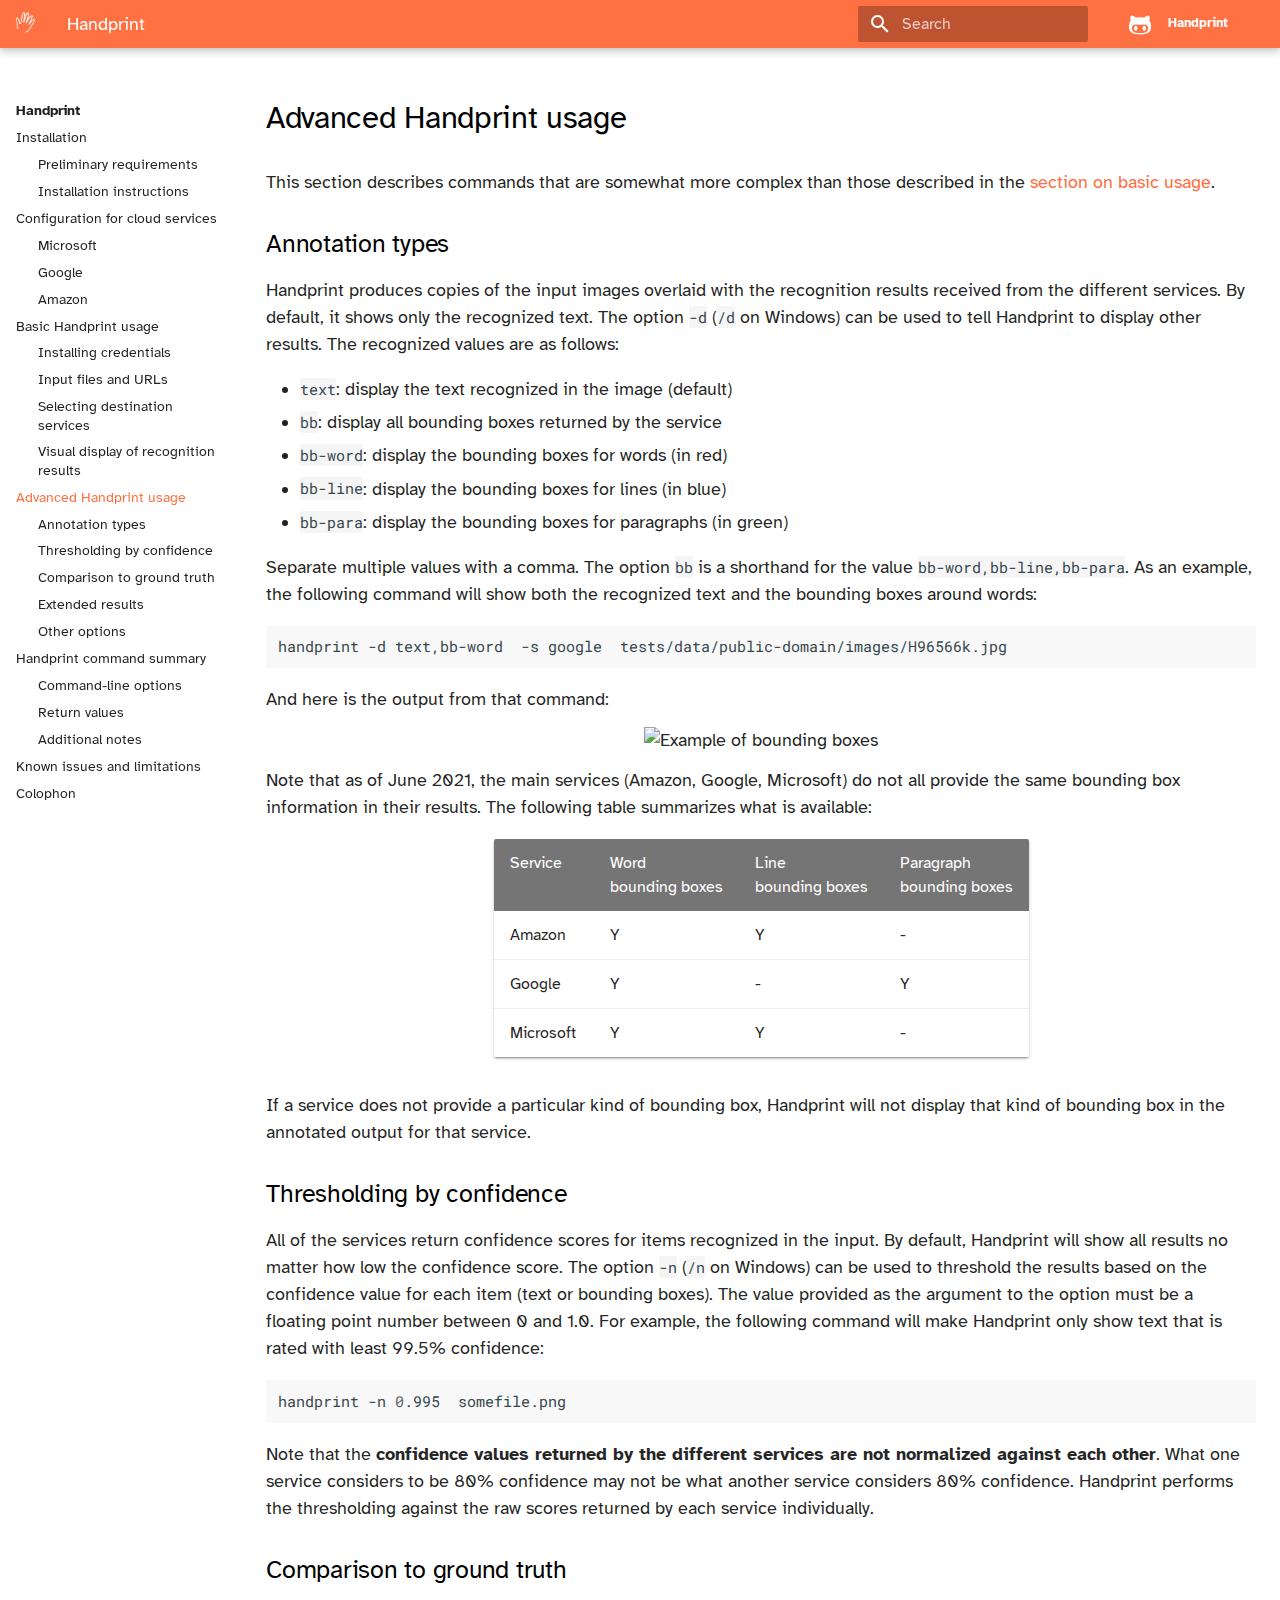
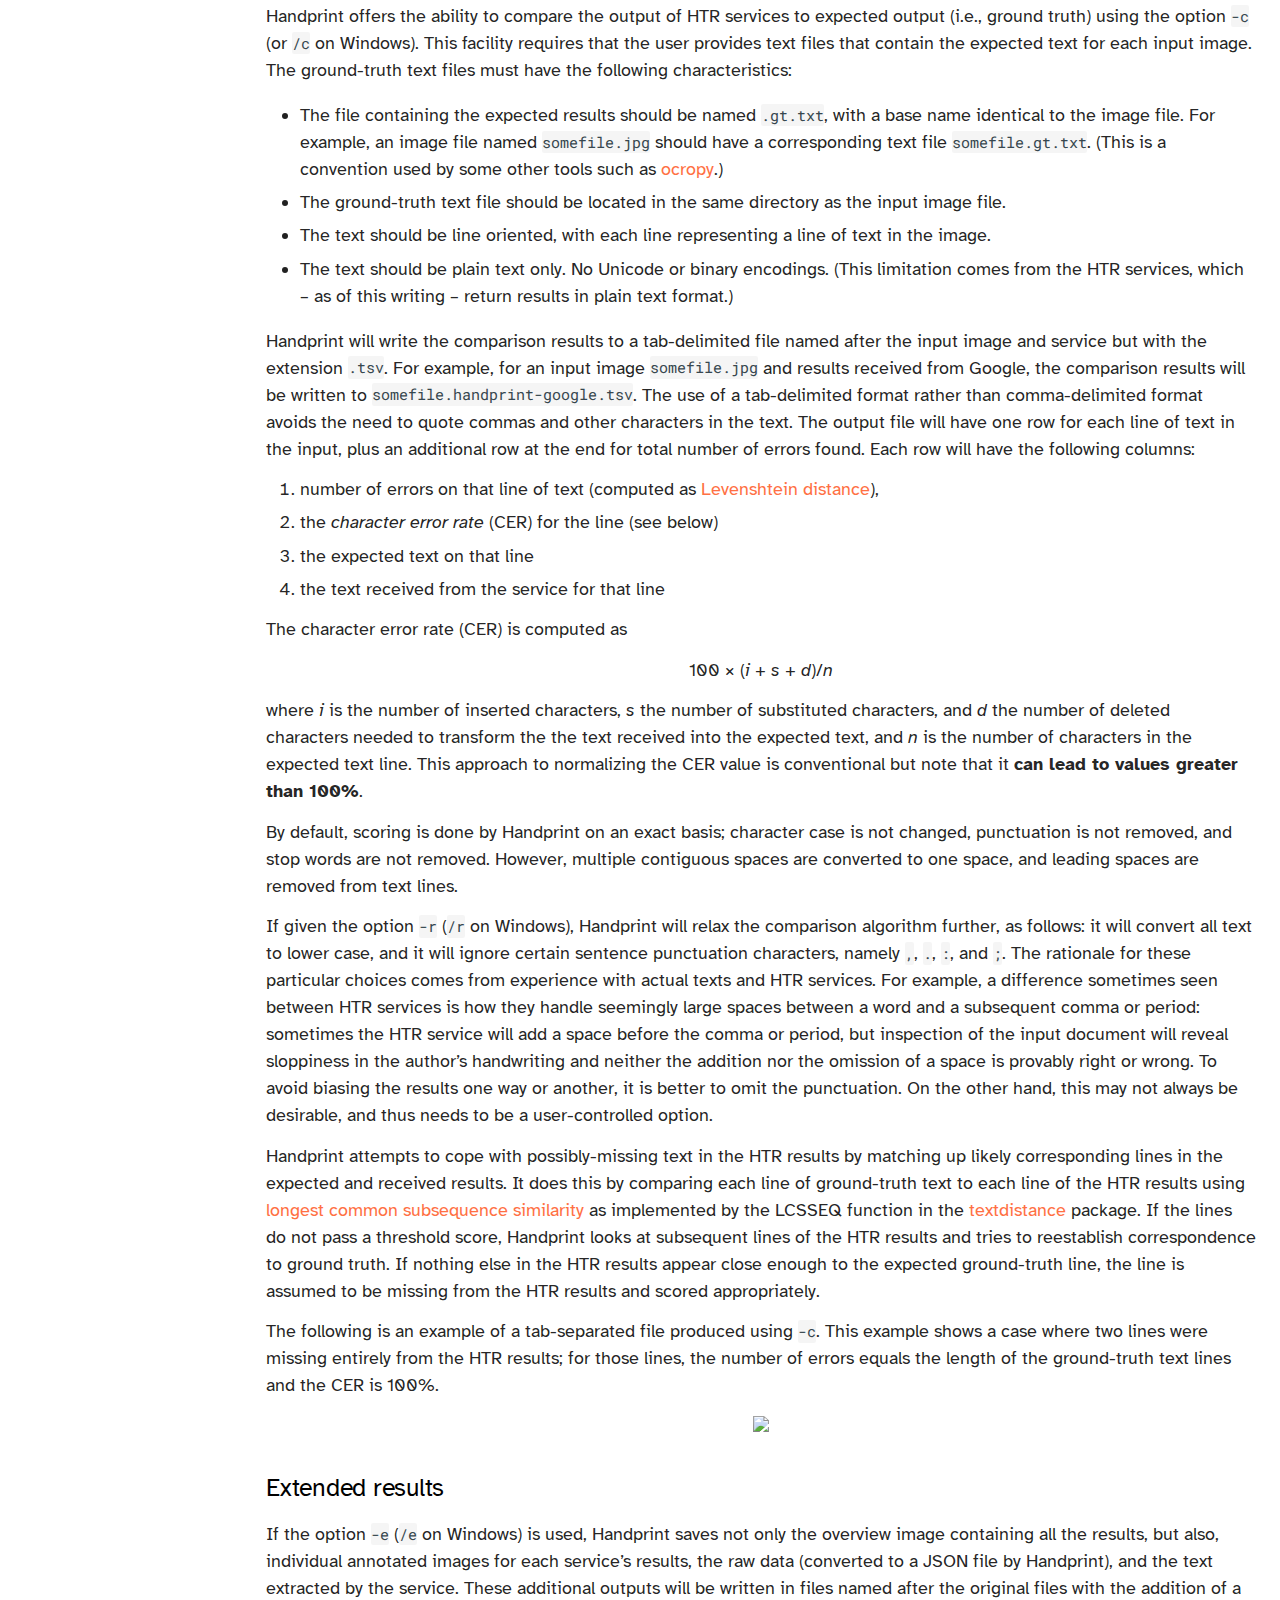
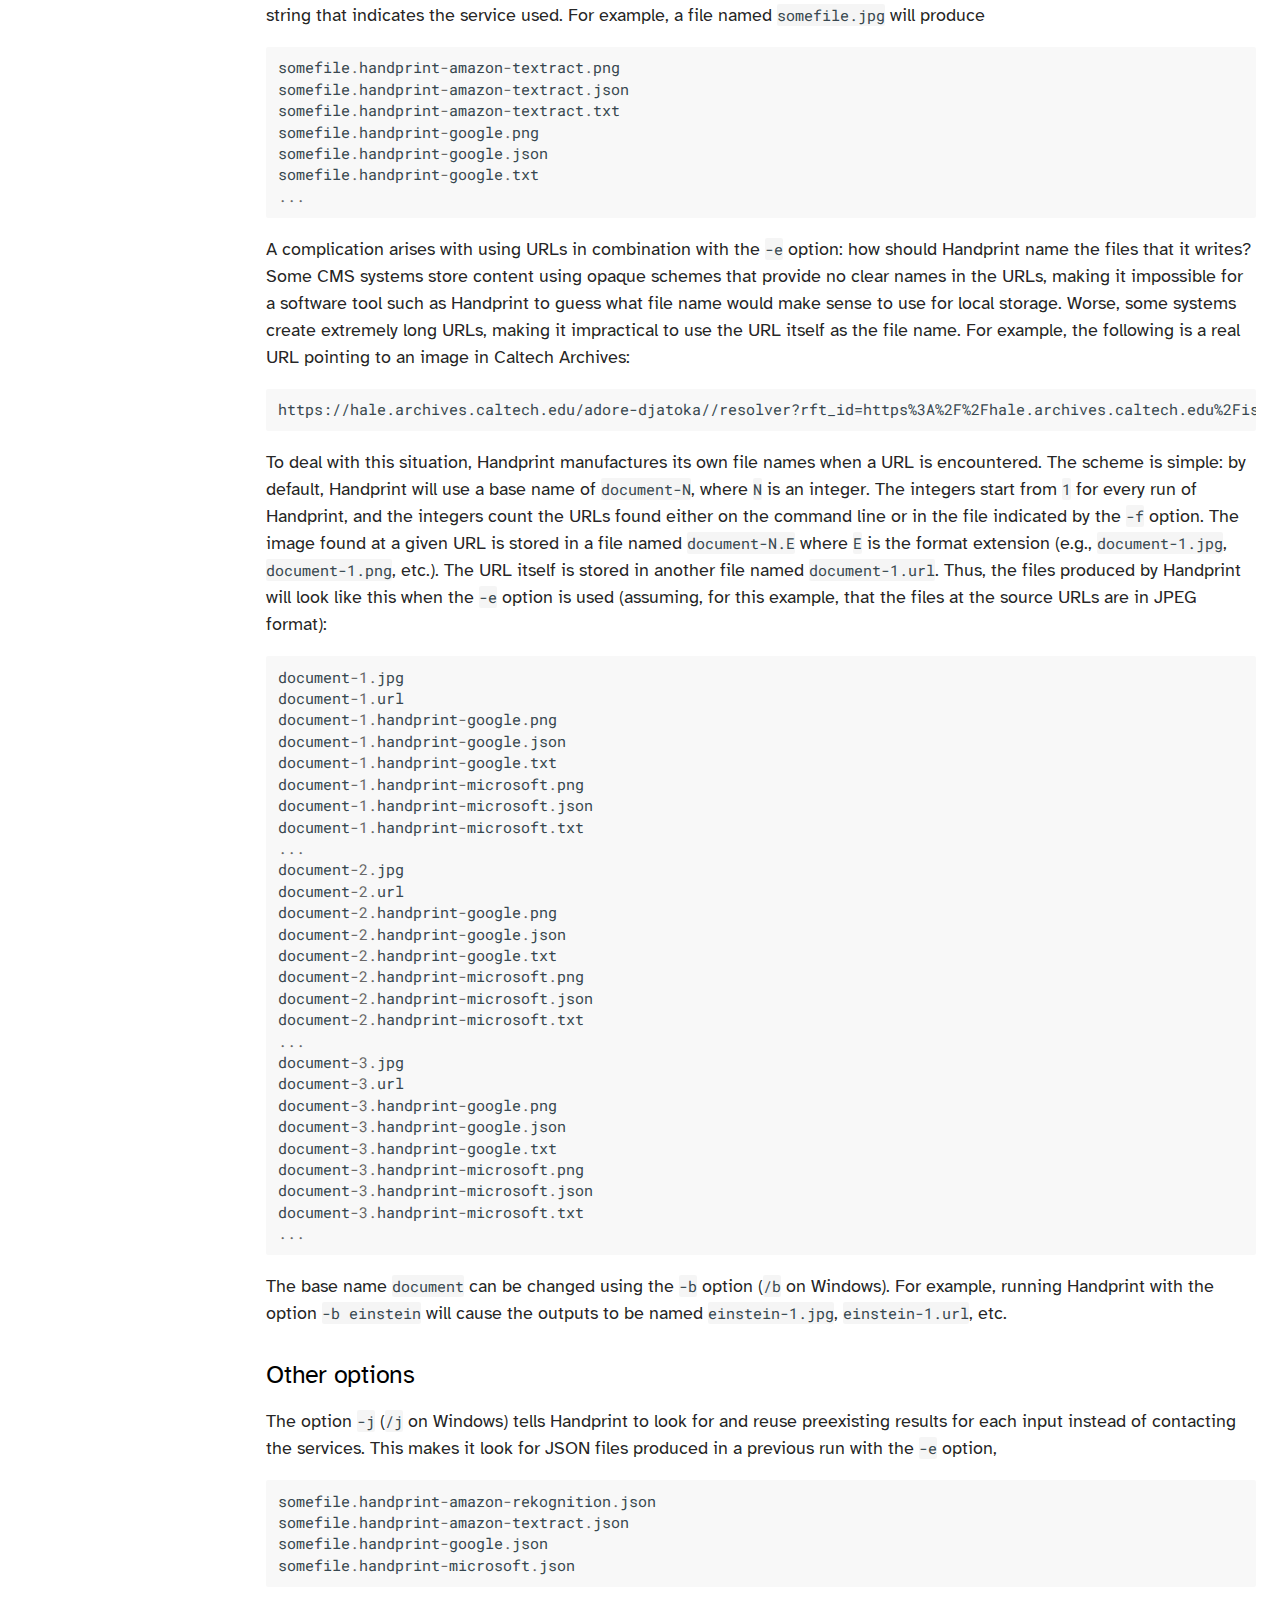
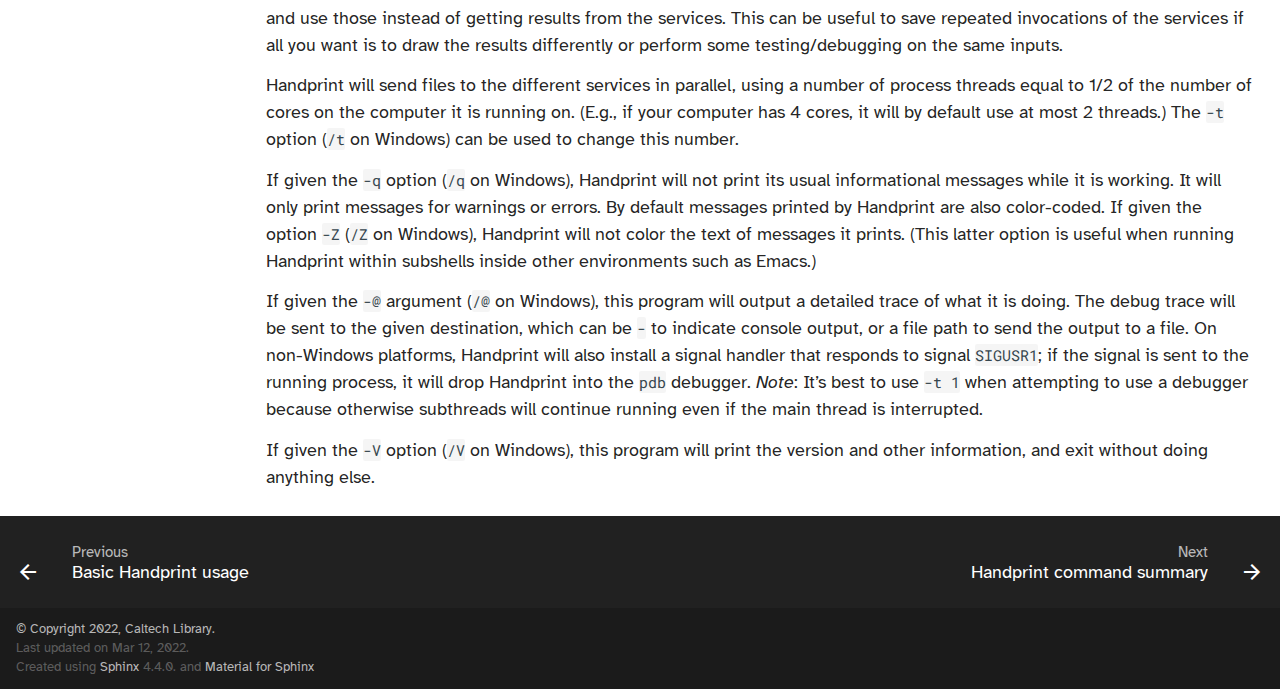
==== advanced-usage.html @ fa31229b "deploy: 8ae33c9e053a8c7666dbbcba2cf09ea5b7d52a0d" ====
<!DOCTYPE html>

<html>
  <head>
    <meta charset="utf-8" />
    <meta name="viewport" content="width=device-width, initial-scale=1.0" /><meta name="generator" content="Docutils 0.17.1: http://docutils.sourceforge.net/" />

  <meta name="viewport" content="width=device-width,initial-scale=1">
  <meta http-equiv="x-ua-compatible" content="ie=edge">
  <meta name="lang:clipboard.copy" content="Copy to clipboard">
  <meta name="lang:clipboard.copied" content="Copied to clipboard">
  <meta name="lang:search.language" content="en">
  <meta name="lang:search.pipeline.stopwords" content="True">
  <meta name="lang:search.pipeline.trimmer" content="True">
  <meta name="lang:search.result.none" content="No matching documents">
  <meta name="lang:search.result.one" content="1 matching document">
  <meta name="lang:search.result.other" content="# matching documents">
  <meta name="lang:search.tokenizer" content="[\s\-]+">

  
    <link href="https://fonts.gstatic.com/" rel="preconnect" crossorigin>
    <link href="https://fonts.googleapis.com/css?family=Roboto+Mono:400,500,700|Roboto:300,400,400i,700&display=fallback" rel="stylesheet">

    <style>
      body,
      input {
        font-family: "Roboto", "Helvetica Neue", Helvetica, Arial, sans-serif
      }

      code,
      kbd,
      pre {
        font-family: "Roboto Mono", "Courier New", Courier, monospace
      }
    </style>
  

  <link rel="stylesheet" href="_static/stylesheets/application.css"/>
  <link rel="stylesheet" href="_static/stylesheets/application-palette.css"/>
  <link rel="stylesheet" href="_static/stylesheets/application-fixes.css"/>
  
  <link rel="stylesheet" href="_static/fonts/material-icons.css"/>
  
  <meta name="theme-color" content="blue-grey">
  <script src="_static/javascripts/modernizr.js"></script>
  
  
  
    <title>Advanced Handprint usage &#8212; Handprint</title>
    <link rel="stylesheet" type="text/css" href="_static/pygments.css" />
    <link rel="stylesheet" type="text/css" href="_static/material.css" />
    <link rel="stylesheet" type="text/css" href="_static/css/custom.css" />
    <script data-url_root="./" id="documentation_options" src="_static/documentation_options.js"></script>
    <script src="_static/jquery.js"></script>
    <script src="_static/underscore.js"></script>
    <script src="_static/doctools.js"></script>
    <script src="https://unpkg.com/mermaid/dist/mermaid.min.js"></script>
    <script>mermaid.initialize({startOnLoad:true});</script>
    <link rel="shortcut icon" href="_static/favicon.ico"/>
    <link rel="index" title="Index" href="genindex.html" />
    <link rel="search" title="Search" href="search.html" />
    <link rel="next" title="Handprint command summary" href="command-summary.html" />
    <link rel="prev" title="Basic Handprint usage" href="basic-usage.html" />
  
   

  </head>
  <body dir=ltr
        data-md-color-primary=deep-orange data-md-color-accent=teal>
  
  <svg class="md-svg">
    <defs data-children-count="0">
      
      <svg xmlns="http://www.w3.org/2000/svg" width="416" height="448" viewBox="0 0 416 448" id="__github"><path fill="currentColor" d="M160 304q0 10-3.125 20.5t-10.75 19T128 352t-18.125-8.5-10.75-19T96 304t3.125-20.5 10.75-19T128 256t18.125 8.5 10.75 19T160 304zm160 0q0 10-3.125 20.5t-10.75 19T288 352t-18.125-8.5-10.75-19T256 304t3.125-20.5 10.75-19T288 256t18.125 8.5 10.75 19T320 304zm40 0q0-30-17.25-51T296 232q-10.25 0-48.75 5.25Q229.5 240 208 240t-39.25-2.75Q130.75 232 120 232q-29.5 0-46.75 21T56 304q0 22 8 38.375t20.25 25.75 30.5 15 35 7.375 37.25 1.75h42q20.5 0 37.25-1.75t35-7.375 30.5-15 20.25-25.75T360 304zm56-44q0 51.75-15.25 82.75-9.5 19.25-26.375 33.25t-35.25 21.5-42.5 11.875-42.875 5.5T212 416q-19.5 0-35.5-.75t-36.875-3.125-38.125-7.5-34.25-12.875T37 371.5t-21.5-28.75Q0 312 0 260q0-59.25 34-99-6.75-20.5-6.75-42.5 0-29 12.75-54.5 27 0 47.5 9.875t47.25 30.875Q171.5 96 212 96q37 0 70 8 26.25-20.5 46.75-30.25T376 64q12.75 25.5 12.75 54.5 0 21.75-6.75 42 34 40 34 99.5z"/></svg>
      
    </defs>
  </svg>
  
  <input class="md-toggle" data-md-toggle="drawer" type="checkbox" id="__drawer">
  <input class="md-toggle" data-md-toggle="search" type="checkbox" id="__search">
  <label class="md-overlay" data-md-component="overlay" for="__drawer"></label>
  <a href="#advanced-usage" tabindex="1" class="md-skip"> Skip to content </a>
  <header class="md-header" data-md-component="header">
  <nav class="md-header-nav md-grid">
    <div class="md-flex navheader">
      <div class="md-flex__cell md-flex__cell--shrink">
        <a href="index.html" title="Handprint"
           class="md-header-nav__button md-logo">
          
              <img src="_static/handprint-icon-white.png" height="26"
                   alt="Home logo">
          
        </a>
      </div>
      <div class="md-flex__cell md-flex__cell--shrink">
        <label class="md-icon md-icon--menu md-header-nav__button" for="__drawer"></label>
      </div>
      <div class="md-flex__cell md-flex__cell--stretch">
        <div class="md-flex__ellipsis md-header-nav__title" data-md-component="title">
          <span class="md-header-nav__topic">Handprint</span>
          <span class="md-header-nav__topic"> Advanced Handprint usage </span>
        </div>
      </div>
      <div class="md-flex__cell md-flex__cell--shrink">
        <label class="md-icon md-icon--search md-header-nav__button" for="__search"></label>
        
<div class="md-search" data-md-component="search" role="dialog">
  <label class="md-search__overlay" for="__search"></label>
  <div class="md-search__inner" role="search">
    <form class="md-search__form" action="search.html" method="get" name="search">
      <input type="text" class="md-search__input" name="q" placeholder="Search"
             autocapitalize="off" autocomplete="off" spellcheck="false"
             data-md-component="query" data-md-state="active">
      <label class="md-icon md-search__icon" for="__search"></label>
      <button type="reset" class="md-icon md-search__icon" data-md-component="reset" tabindex="-1">
        &#xE5CD;
      </button>
    </form>
    <div class="md-search__output">
      <div class="md-search__scrollwrap" data-md-scrollfix>
        <div class="md-search-result" data-md-component="result">
          <div class="md-search-result__meta">
            Type to start searching
          </div>
          <ol class="md-search-result__list"></ol>
        </div>
      </div>
    </div>
  </div>
</div>

      </div>
      
        <div class="md-flex__cell md-flex__cell--shrink">
          <div class="md-header-nav__source">
            <a href="https://github.com/caltechlibrary/handprint/" title="Go to repository" class="md-source" data-md-source="github">

    <div class="md-source__icon">
      <svg xmlns="http://www.w3.org/2000/svg" xmlns:xlink="http://www.w3.org/1999/xlink" viewBox="0 0 24 24" width="28" height="28">
        <use xlink:href="#__github" width="24" height="24"></use>
      </svg>
    </div>
  
  <div class="md-source__repository">
    Handprint
  </div>
</a>
          </div>
        </div>
      
      
    </div>
  </nav>
</header>

  
  <div class="md-container">
    
    
    
  <nav class="md-tabs" data-md-component="tabs">
    <div class="md-tabs__inner md-grid">
      <ul class="md-tabs__list">
          <li class="md-tabs__item"><a href="index.html" class="md-tabs__link">Home</a></li>
      </ul>
    </div>
  </nav>
    <main class="md-main">
      <div class="md-main__inner md-grid" data-md-component="container">
        
          <div class="md-sidebar md-sidebar--primary" data-md-component="navigation">
            <div class="md-sidebar__scrollwrap">
              <div class="md-sidebar__inner">
                <nav class="md-nav md-nav--primary" data-md-level="0">
  <label class="md-nav__title md-nav__title--site" for="__drawer">
    <a href="index.html" title="Handprint" class="md-nav__button md-logo">
      
        <img src="_static/handprint-icon-white.png" alt=" logo" width="48" height="48">
      
    </a>
    <a href="index.html"
       title="Handprint">Handprint</a>
  </label>
    <div class="md-nav__source">
      <a href="https://github.com/caltechlibrary/handprint/" title="Go to repository" class="md-source" data-md-source="github">

    <div class="md-source__icon">
      <svg xmlns="http://www.w3.org/2000/svg" xmlns:xlink="http://www.w3.org/1999/xlink" viewBox="0 0 24 24" width="28" height="28">
        <use xlink:href="#__github" width="24" height="24"></use>
      </svg>
    </div>
  
  <div class="md-source__repository">
    Handprint
  </div>
</a>
    </div>
  
  

  
  <ul class="md-nav__list">
    <li class="md-nav__item">
    
    
      <a href="installation.html" class="md-nav__link">Installation</a>
      <ul class="md-nav__list"> 
    <li class="md-nav__item">
    
    
      <a href="installation.html#preliminary-requirements" class="md-nav__link">Preliminary requirements</a>
      
    
    </li>
    <li class="md-nav__item">
    
    
      <a href="installation.html#installation-instructions" class="md-nav__link">Installation instructions</a>
      
    
    </li></ul>
    
    </li>
    <li class="md-nav__item">
    
    
      <a href="configuration.html" class="md-nav__link">Configuration for cloud services</a>
      <ul class="md-nav__list"> 
    <li class="md-nav__item">
    
    
      <a href="configuration.html#microsoft" class="md-nav__link">Microsoft</a>
      
    
    </li>
    <li class="md-nav__item">
    
    
      <a href="configuration.html#google" class="md-nav__link">Google</a>
      
    
    </li>
    <li class="md-nav__item">
    
    
      <a href="configuration.html#amazon" class="md-nav__link">Amazon</a>
      
    
    </li></ul>
    
    </li>
    <li class="md-nav__item">
    
    
      <a href="basic-usage.html" class="md-nav__link">Basic Handprint usage</a>
      <ul class="md-nav__list"> 
    <li class="md-nav__item">
    
    
      <a href="basic-usage.html#installing-credentials" class="md-nav__link">Installing credentials</a>
      
    
    </li>
    <li class="md-nav__item">
    
    
      <a href="basic-usage.html#input-files-and-urls" class="md-nav__link">Input files and URLs</a>
      
    
    </li>
    <li class="md-nav__item">
    
    
      <a href="basic-usage.html#selecting-destination-services" class="md-nav__link">Selecting destination services</a>
      
    
    </li>
    <li class="md-nav__item">
    
    
      <a href="basic-usage.html#visual-display-of-recognition-results" class="md-nav__link">Visual display of recognition results</a>
      
    
    </li></ul>
    
    </li>
    <li class="md-nav__item">
    
    
    <input class="md-toggle md-nav__toggle" data-md-toggle="toc" type="checkbox" id="__toc">
    <label class="md-nav__link md-nav__link--active" for="__toc"> Advanced Handprint usage </label>
    
      <a href="#" class="md-nav__link md-nav__link--active">Advanced Handprint usage</a>
      
        
<nav class="md-nav md-nav--secondary">
  <ul class="md-nav__list" data-md-scrollfix="">
  </ul>
</nav>
      <ul class="md-nav__list"> 
    <li class="md-nav__item">
    
    
      <a href="#annotation-types" class="md-nav__link">Annotation types</a>
      
    
    </li>
    <li class="md-nav__item">
    
    
      <a href="#thresholding-by-confidence" class="md-nav__link">Thresholding by confidence</a>
      
    
    </li>
    <li class="md-nav__item">
    
    
      <a href="#comparison-to-ground-truth" class="md-nav__link">Comparison to ground truth</a>
      
    
    </li>
    <li class="md-nav__item">
    
    
      <a href="#extended-results" class="md-nav__link">Extended results</a>
      
    
    </li>
    <li class="md-nav__item">
    
    
      <a href="#other-options" class="md-nav__link">Other options</a>
      
    
    </li></ul>
    
    </li>
    <li class="md-nav__item">
    
    
      <a href="command-summary.html" class="md-nav__link">Handprint command summary</a>
      <ul class="md-nav__list"> 
    <li class="md-nav__item">
    
    
      <a href="command-summary.html#command-line-options" class="md-nav__link">Command-line options</a>
      
    
    </li>
    <li class="md-nav__item">
    
    
      <a href="command-summary.html#return-values" class="md-nav__link">Return values</a>
      
    
    </li>
    <li class="md-nav__item">
    
    
      <a href="command-summary.html#additional-notes" class="md-nav__link">Additional notes</a>
      
    
    </li></ul>
    
    </li>
    <li class="md-nav__item">
    
    
      <a href="known-issues.html" class="md-nav__link">Known issues and limitations</a>
      
    
    </li>
    <li class="md-nav__item">
    
    
      <a href="colophon.html" class="md-nav__link">Colophon</a>
      
    
    </li>
  </ul>
  

</nav>
              </div>
            </div>
          </div>
          <div class="md-sidebar md-sidebar--secondary" data-md-component="toc">
            <div class="md-sidebar__scrollwrap">
              <div class="md-sidebar__inner">
                
<nav class="md-nav md-nav--secondary">
  <ul class="md-nav__list" data-md-scrollfix="">
  </ul>
</nav>
              </div>
            </div>
          </div>
        
        <div class="md-content">
          <article class="md-content__inner md-typeset" role="main">
            
  <section id="advanced-handprint-usage">
<h1 id="advanced-usage--page-root">Advanced Handprint usage<a class="headerlink" href="#advanced-usage--page-root" title="Permalink to this headline">¶</a></h1>
<p>This section describes commands that are somewhat more complex than those described in the <a class="reference internal" href="basic-usage.html"><span class="doc std std-doc">section on basic usage</span></a>.</p>
<section id="annotation-types">
<h2 id="annotation-types">Annotation types<a class="headerlink" href="#annotation-types" title="Permalink to this headline">¶</a></h2>
<p>Handprint produces copies of the input images overlaid with the recognition results received from the different services.  By default, it shows only the recognized text.  The option <code class="docutils literal notranslate"><span class="pre">-d</span></code> (<code class="docutils literal notranslate"><span class="pre">/d</span></code> on Windows) can be used to tell Handprint to display other results.  The recognized values are as follows:</p>
<ul class="simple">
<li><p><code class="docutils literal notranslate"><span class="pre">text</span></code>: display the text recognized in the image (default)</p></li>
<li><p><code class="docutils literal notranslate"><span class="pre">bb</span></code>: display all bounding boxes returned by the service</p></li>
<li><p><code class="docutils literal notranslate"><span class="pre">bb-word</span></code>: display the bounding boxes for words (in red)</p></li>
<li><p><code class="docutils literal notranslate"><span class="pre">bb-line</span></code>: display the bounding boxes for lines (in blue)</p></li>
<li><p><code class="docutils literal notranslate"><span class="pre">bb-para</span></code>: display the bounding boxes for paragraphs (in green)</p></li>
</ul>
<p>Separate multiple values with a comma.  The option <code class="docutils literal notranslate"><span class="pre">bb</span></code> is a shorthand for the value <code class="docutils literal notranslate"><span class="pre">bb-word,bb-line,bb-para</span></code>.  As an example, the following command will show both the recognized text and the bounding boxes around words:</p>
<div class="highlight-sh notranslate"><div class="highlight"><pre><span></span>handprint -d text,bb-word  -s google  tests/data/public-domain/images/H96566k.jpg
</pre></div>
</div>
<p>And here is the output from that command:</p>
<p align="center">
<img alt="Example of bounding boxes" src="https://raw.githubusercontent.com/caltechlibrary/handprint/develop/.graphics/google-bounding-box-example.png" width="90%"/>
</p>
<p>Note that as of June 2021, the main services (Amazon, Google, Microsoft) do not all provide the same bounding box information in their results.  The following table summarizes what is available:</p>
<table>
<thead>
<tr class="row-odd"><th class="head"><p>Service</p></th>
<th class="text-center head"><p>Word<br/>bounding boxes</p></th>
<th class="text-center head"><p>Line<br/>bounding boxes</p></th>
<th class="text-center head"><p>Paragraph<br/>bounding boxes</p></th>
</tr>
</thead>
<tbody>
<tr class="row-even"><td><p>Amazon</p></td>
<td class="text-center"><p>Y</p></td>
<td class="text-center"><p>Y</p></td>
<td class="text-center"><p>-</p></td>
</tr>
<tr class="row-odd"><td><p>Google</p></td>
<td class="text-center"><p>Y</p></td>
<td class="text-center"><p>-</p></td>
<td class="text-center"><p>Y</p></td>
</tr>
<tr class="row-even"><td><p>Microsoft</p></td>
<td class="text-center"><p>Y</p></td>
<td class="text-center"><p>Y</p></td>
<td class="text-center"><p>-</p></td>
</tr>
</tbody>
</table>
<p>If a service does not provide a particular kind of bounding box, Handprint will not display that kind of
bounding box in the annotated output for that service.</p>
</section>
<section id="thresholding-by-confidence">
<h2 id="thresholding-by-confidence">Thresholding by confidence<a class="headerlink" href="#thresholding-by-confidence" title="Permalink to this headline">¶</a></h2>
<p>All of the services return confidence scores for items recognized in the input.  By default, Handprint will show all results no matter how low the confidence score.  The option <code class="docutils literal notranslate"><span class="pre">-n</span></code> (<code class="docutils literal notranslate"><span class="pre">/n</span></code> on Windows) can be used to threshold the results based on the confidence value for each item (text or bounding boxes).  The value provided as the argument to the option must be a floating point number between 0 and 1.0.  For example, the following command will make Handprint only show text that is rated with least 99.5% confidence:</p>
<div class="highlight-sh notranslate"><div class="highlight"><pre><span></span>handprint -n <span class="m">0</span>.995  somefile.png
</pre></div>
</div>
<p>Note that the <strong>confidence values returned by the different services are not normalized against each other</strong>.  What one service considers to be 80% confidence may not be what another service considers 80% confidence.  Handprint performs the thresholding against the raw scores returned by each service individually.</p>
</section>
<section id="comparison-to-ground-truth">
<h2 id="comparison-to-ground-truth">Comparison to ground truth<a class="headerlink" href="#comparison-to-ground-truth" title="Permalink to this headline">¶</a></h2>
<p>Handprint offers the ability to compare the output of HTR services to expected output (i.e., ground truth) using the option <code class="docutils literal notranslate"><span class="pre">-c</span></code> (or <code class="docutils literal notranslate"><span class="pre">/c</span></code> on Windows).  This facility requires that the user provides text files that contain the expected text for each input image.  The ground-truth text files must have the following characteristics:</p>
<ul class="simple">
<li><p>The file containing the expected results should be named <code class="docutils literal notranslate"><span class="pre">.gt.txt</span></code>, with a base name identical to the image file.  For example, an image file named <code class="docutils literal notranslate"><span class="pre">somefile.jpg</span></code> should have a corresponding text file <code class="docutils literal notranslate"><span class="pre">somefile.gt.txt</span></code>.  (This is a convention used by some other tools such as <a class="reference external" href="https://github.com/tmbdev/ocropy/wiki/Working-with-Ground-Truth">ocropy</a>.)</p></li>
<li><p>The ground-truth text file should be located in the same directory as the input image file.</p></li>
<li><p>The text should be line oriented, with each line representing a line of text in the image.</p></li>
<li><p>The text should be plain text only.  No Unicode or binary encodings.  (This limitation comes from the HTR services, which – as of this writing – return results in plain text format.)</p></li>
</ul>
<p>Handprint will write the comparison results to a tab-delimited file named after the input image and service but with the extension <code class="docutils literal notranslate"><span class="pre">.tsv</span></code>.  For example, for an input image <code class="docutils literal notranslate"><span class="pre">somefile.jpg</span></code> and results received from Google, the comparison results will be written to <code class="docutils literal notranslate"><span class="pre">somefile.handprint-google.tsv</span></code>.  The use of a tab-delimited format rather than comma-delimited format avoids the need to quote commas and other characters in the text.  The output file will have one row for each line of text in the input, plus an additional row at the end for total number of errors found.  Each row will have the following columns:</p>
<ol class="arabic simple">
<li><p>number of errors on that line of text (computed as <a class="reference external" href="https://en.wikipedia.org/wiki/Levenshtein_distance">Levenshtein distance</a>),</p></li>
<li><p>the <em>character error rate</em> (CER) for the line (see below)</p></li>
<li><p>the expected text on that line</p></li>
<li><p>the text received from the service for that line</p></li>
</ol>
<p>The character error rate (CER) is computed as</p>
<p align="center">
 100 × (<i>i</i> + <i>s</i> + <i>d</i>)/<i>n</i>
</p>
<p>where <em>i</em> is the number of inserted characters, <em>s</em> the number of substituted characters, and <em>d</em> the number of deleted characters needed to transform the the text received into the expected text, and <em>n</em> is the number of characters in the expected text line.  This approach to normalizing the CER value is conventional but note that it <strong>can lead to values greater than 100%</strong>.</p>
<p>By default, scoring is done by Handprint on an exact basis; character case is not changed, punctuation is not removed, and stop words are not removed.  However, multiple contiguous spaces are converted to one space, and leading spaces are removed from text lines.</p>
<p>If given the option <code class="docutils literal notranslate"><span class="pre">-r</span></code> (<code class="docutils literal notranslate"><span class="pre">/r</span></code> on Windows), Handprint will relax the comparison algorithm further, as follows: it will convert all text to lower case, and it will ignore certain sentence punctuation characters, namely <code class="docutils literal notranslate"><span class="pre">,</span></code>, <code class="docutils literal notranslate"><span class="pre">.</span></code>, <code class="docutils literal notranslate"><span class="pre">:</span></code>, and <code class="docutils literal notranslate"><span class="pre">;</span></code>.  The rationale for these particular choices comes from experience with actual texts and HTR services.  For example, a difference sometimes seen between HTR services is how they handle seemingly large spaces between a word and a subsequent comma or period: sometimes the HTR service will add a space before the comma or period, but inspection of the input document will reveal sloppiness in the author’s handwriting and neither the addition nor the omission of a space is provably right or wrong.  To avoid biasing the results one way or another, it is better to omit the punctuation.  On the other hand, this may not always be desirable, and thus needs to be a user-controlled option.</p>
<p>Handprint attempts to cope with possibly-missing text in the HTR results by matching up likely corresponding lines in the expected and received results.  It does this by comparing each line of ground-truth text to each line of the HTR results using <a class="reference external" href="https://en.wikipedia.org/wiki/Longest_common_subsequence_problem">longest common subsequence similarity</a> as implemented by the LCSSEQ function in the <a class="reference external" href="https://github.com/life4/textdistance">textdistance</a> package.  If the lines do not pass a threshold score, Handprint looks at subsequent lines of the HTR results and tries to reestablish correspondence to ground truth.  If nothing else in the HTR results appear close enough to the expected ground-truth line, the line is assumed to be missing from the HTR results and scored appropriately.</p>
<p>The following is an example of a tab-separated file produced using <code class="docutils literal notranslate"><span class="pre">-c</span></code>.  This example shows a case where two lines were missing entirely from the HTR results; for those lines, the number of errors equals the length of the ground-truth text lines and the CER is 100%.</p>
<p align="center">
<img src="https://raw.githubusercontent.com/caltechlibrary/handprint/develop/.graphics/example-tsv-file.png" width="60%"/>
</p>
</section>
<section id="extended-results">
<h2 id="extended-results">Extended results<a class="headerlink" href="#extended-results" title="Permalink to this headline">¶</a></h2>
<p>If the option <code class="docutils literal notranslate"><span class="pre">-e</span></code> (<code class="docutils literal notranslate"><span class="pre">/e</span></code> on Windows) is used, Handprint saves not only the overview image containing all the results, but also, individual annotated images for each service’s results, the raw data (converted to a JSON file by Handprint), and the text extracted by the service.  These additional outputs will be written in files named after the original files with the addition of a string that indicates the service used.  For example, a file named <code class="docutils literal notranslate"><span class="pre">somefile.jpg</span></code> will produce</p>
<div class="highlight-default notranslate"><div class="highlight"><pre><span></span><span class="n">somefile</span><span class="o">.</span><span class="n">handprint</span><span class="o">-</span><span class="n">amazon</span><span class="o">-</span><span class="n">textract</span><span class="o">.</span><span class="n">png</span>
<span class="n">somefile</span><span class="o">.</span><span class="n">handprint</span><span class="o">-</span><span class="n">amazon</span><span class="o">-</span><span class="n">textract</span><span class="o">.</span><span class="n">json</span>
<span class="n">somefile</span><span class="o">.</span><span class="n">handprint</span><span class="o">-</span><span class="n">amazon</span><span class="o">-</span><span class="n">textract</span><span class="o">.</span><span class="n">txt</span>
<span class="n">somefile</span><span class="o">.</span><span class="n">handprint</span><span class="o">-</span><span class="n">google</span><span class="o">.</span><span class="n">png</span>
<span class="n">somefile</span><span class="o">.</span><span class="n">handprint</span><span class="o">-</span><span class="n">google</span><span class="o">.</span><span class="n">json</span>
<span class="n">somefile</span><span class="o">.</span><span class="n">handprint</span><span class="o">-</span><span class="n">google</span><span class="o">.</span><span class="n">txt</span>
<span class="o">...</span>
</pre></div>
</div>
<p>A complication arises with using URLs in combination with the <code class="docutils literal notranslate"><span class="pre">-e</span></code> option: how should Handprint name the files that it writes?  Some CMS systems store content using opaque schemes that provide no clear names in the URLs, making it impossible for a software tool such as Handprint to guess what file name would make sense to use for local storage.  Worse, some systems create extremely long URLs, making it impractical to use the URL itself as the file name.  For example, the following is a real URL pointing to an image in Caltech Archives:</p>
<div class="highlight-default notranslate"><div class="highlight"><pre><span></span>https://hale.archives.caltech.edu/adore-djatoka//resolver?rft_id=https%3A%2F%2Fhale.archives.caltech.edu%2Fislandora%2Fobject%2Fhale%253A85240%2Fdatastream%2FJP2%2Fview%3Ftoken%3D7997253eb6195d89b2615e8fa60708a97204a4cdefe527a5ab593395ac7d4327&amp;url_ver=Z39.88-2004&amp;svc_id=info%3Alanl-repo%2Fsvc%2FgetRegion&amp;svc_val_fmt=info%3Aofi%2Ffmt%3Akev%3Amtx%3Ajpeg2000&amp;svc.format=image%2Fjpeg&amp;svc.level=4&amp;svc.rotate=0
</pre></div>
</div>
<p>To deal with this situation, Handprint manufactures its own file names when a URL is encountered.  The scheme is simple: by default, Handprint will use a base name of <code class="docutils literal notranslate"><span class="pre">document-N</span></code>, where <code class="docutils literal notranslate"><span class="pre">N</span></code> is an integer.  The integers start from <code class="docutils literal notranslate"><span class="pre">1</span></code> for every run of Handprint, and the integers count the URLs found either on the command line or in the file indicated by the <code class="docutils literal notranslate"><span class="pre">-f</span></code> option.  The image found at a given URL is stored in a file named <code class="docutils literal notranslate"><span class="pre">document-N.E</span></code> where <code class="docutils literal notranslate"><span class="pre">E</span></code> is the format extension (e.g., <code class="docutils literal notranslate"><span class="pre">document-1.jpg</span></code>, <code class="docutils literal notranslate"><span class="pre">document-1.png</span></code>, etc.).  The URL itself is stored in another file named <code class="docutils literal notranslate"><span class="pre">document-1.url</span></code>.  Thus, the files produced by Handprint will look like this when the <code class="docutils literal notranslate"><span class="pre">-e</span></code> option is used (assuming, for this example, that the files at the source URLs are in JPEG format):</p>
<div class="highlight-default notranslate"><div class="highlight"><pre><span></span><span class="n">document</span><span class="o">-</span><span class="mf">1.</span><span class="n">jpg</span>
<span class="n">document</span><span class="o">-</span><span class="mf">1.</span><span class="n">url</span>
<span class="n">document</span><span class="o">-</span><span class="mf">1.</span><span class="n">handprint</span><span class="o">-</span><span class="n">google</span><span class="o">.</span><span class="n">png</span>
<span class="n">document</span><span class="o">-</span><span class="mf">1.</span><span class="n">handprint</span><span class="o">-</span><span class="n">google</span><span class="o">.</span><span class="n">json</span>
<span class="n">document</span><span class="o">-</span><span class="mf">1.</span><span class="n">handprint</span><span class="o">-</span><span class="n">google</span><span class="o">.</span><span class="n">txt</span>
<span class="n">document</span><span class="o">-</span><span class="mf">1.</span><span class="n">handprint</span><span class="o">-</span><span class="n">microsoft</span><span class="o">.</span><span class="n">png</span>
<span class="n">document</span><span class="o">-</span><span class="mf">1.</span><span class="n">handprint</span><span class="o">-</span><span class="n">microsoft</span><span class="o">.</span><span class="n">json</span>
<span class="n">document</span><span class="o">-</span><span class="mf">1.</span><span class="n">handprint</span><span class="o">-</span><span class="n">microsoft</span><span class="o">.</span><span class="n">txt</span>
<span class="o">...</span>
<span class="n">document</span><span class="o">-</span><span class="mf">2.</span><span class="n">jpg</span>
<span class="n">document</span><span class="o">-</span><span class="mf">2.</span><span class="n">url</span>
<span class="n">document</span><span class="o">-</span><span class="mf">2.</span><span class="n">handprint</span><span class="o">-</span><span class="n">google</span><span class="o">.</span><span class="n">png</span>
<span class="n">document</span><span class="o">-</span><span class="mf">2.</span><span class="n">handprint</span><span class="o">-</span><span class="n">google</span><span class="o">.</span><span class="n">json</span>
<span class="n">document</span><span class="o">-</span><span class="mf">2.</span><span class="n">handprint</span><span class="o">-</span><span class="n">google</span><span class="o">.</span><span class="n">txt</span>
<span class="n">document</span><span class="o">-</span><span class="mf">2.</span><span class="n">handprint</span><span class="o">-</span><span class="n">microsoft</span><span class="o">.</span><span class="n">png</span>
<span class="n">document</span><span class="o">-</span><span class="mf">2.</span><span class="n">handprint</span><span class="o">-</span><span class="n">microsoft</span><span class="o">.</span><span class="n">json</span>
<span class="n">document</span><span class="o">-</span><span class="mf">2.</span><span class="n">handprint</span><span class="o">-</span><span class="n">microsoft</span><span class="o">.</span><span class="n">txt</span>
<span class="o">...</span>
<span class="n">document</span><span class="o">-</span><span class="mf">3.</span><span class="n">jpg</span>
<span class="n">document</span><span class="o">-</span><span class="mf">3.</span><span class="n">url</span>
<span class="n">document</span><span class="o">-</span><span class="mf">3.</span><span class="n">handprint</span><span class="o">-</span><span class="n">google</span><span class="o">.</span><span class="n">png</span>
<span class="n">document</span><span class="o">-</span><span class="mf">3.</span><span class="n">handprint</span><span class="o">-</span><span class="n">google</span><span class="o">.</span><span class="n">json</span>
<span class="n">document</span><span class="o">-</span><span class="mf">3.</span><span class="n">handprint</span><span class="o">-</span><span class="n">google</span><span class="o">.</span><span class="n">txt</span>
<span class="n">document</span><span class="o">-</span><span class="mf">3.</span><span class="n">handprint</span><span class="o">-</span><span class="n">microsoft</span><span class="o">.</span><span class="n">png</span>
<span class="n">document</span><span class="o">-</span><span class="mf">3.</span><span class="n">handprint</span><span class="o">-</span><span class="n">microsoft</span><span class="o">.</span><span class="n">json</span>
<span class="n">document</span><span class="o">-</span><span class="mf">3.</span><span class="n">handprint</span><span class="o">-</span><span class="n">microsoft</span><span class="o">.</span><span class="n">txt</span>
<span class="o">...</span>
</pre></div>
</div>
<p>The base name <code class="docutils literal notranslate"><span class="pre">document</span></code> can be changed using the <code class="docutils literal notranslate"><span class="pre">-b</span></code> option (<code class="docutils literal notranslate"><span class="pre">/b</span></code> on Windows).  For example, running Handprint with the option <code class="docutils literal notranslate"><span class="pre">-b</span> <span class="pre">einstein</span></code> will cause the outputs to be named <code class="docutils literal notranslate"><span class="pre">einstein-1.jpg</span></code>, <code class="docutils literal notranslate"><span class="pre">einstein-1.url</span></code>, etc.</p>
</section>
<section id="other-options">
<h2 id="other-options">Other options<a class="headerlink" href="#other-options" title="Permalink to this headline">¶</a></h2>
<p>The option <code class="docutils literal notranslate"><span class="pre">-j</span></code> (<code class="docutils literal notranslate"><span class="pre">/j</span></code> on Windows) tells Handprint to look for and reuse preexisting results for each input instead of contacting the services.  This makes it look for JSON files produced in a previous run with the <code class="docutils literal notranslate"><span class="pre">-e</span></code> option,</p>
<div class="highlight-default notranslate"><div class="highlight"><pre><span></span><span class="n">somefile</span><span class="o">.</span><span class="n">handprint</span><span class="o">-</span><span class="n">amazon</span><span class="o">-</span><span class="n">rekognition</span><span class="o">.</span><span class="n">json</span>
<span class="n">somefile</span><span class="o">.</span><span class="n">handprint</span><span class="o">-</span><span class="n">amazon</span><span class="o">-</span><span class="n">textract</span><span class="o">.</span><span class="n">json</span>
<span class="n">somefile</span><span class="o">.</span><span class="n">handprint</span><span class="o">-</span><span class="n">google</span><span class="o">.</span><span class="n">json</span>
<span class="n">somefile</span><span class="o">.</span><span class="n">handprint</span><span class="o">-</span><span class="n">microsoft</span><span class="o">.</span><span class="n">json</span>
</pre></div>
</div>
<p>and use those instead of getting results from the services.  This can be useful to save repeated invocations of the services if all you want is to draw the results differently or perform some testing/debugging on the same inputs.</p>
<p>Handprint will send files to the different services in parallel, using a number of process threads equal to 1/2 of the number of cores on the computer it is running on.  (E.g., if your computer has 4 cores, it will by default use at most 2 threads.)  The <code class="docutils literal notranslate"><span class="pre">-t</span></code> option (<code class="docutils literal notranslate"><span class="pre">/t</span></code> on Windows) can be used to change this number.</p>
<p>If given the <code class="docutils literal notranslate"><span class="pre">-q</span></code> option (<code class="docutils literal notranslate"><span class="pre">/q</span></code> on Windows), Handprint will not print its usual informational messages while it is working.  It will only print messages for warnings or errors.  By default messages printed by Handprint are also color-coded.  If given the option <code class="docutils literal notranslate"><span class="pre">-Z</span></code> (<code class="docutils literal notranslate"><span class="pre">/Z</span></code> on Windows), Handprint will not color the text of messages it prints.  (This latter option is useful when running Handprint within subshells inside other environments such as Emacs.)</p>
<p>If given the <code class="docutils literal notranslate"><span class="pre">-@</span></code> argument (<code class="docutils literal notranslate"><span class="pre">/@</span></code> on Windows), this program will output a detailed trace of what it is doing.  The debug trace will be sent to the given destination, which can be <code class="docutils literal notranslate"><span class="pre">-</span></code> to indicate console output, or a file path to send the output to a file.  On non-Windows platforms, Handprint will also install a signal handler that responds to signal <code class="docutils literal notranslate"><span class="pre">SIGUSR1</span></code>; if the signal is sent to the running process, it will drop Handprint into the <code class="docutils literal notranslate"><span class="pre">pdb</span></code> debugger.  <em>Note</em>: It’s best to use <code class="docutils literal notranslate"><span class="pre">-t</span> <span class="pre">1</span></code> when attempting to use a debugger because otherwise subthreads will continue running even if the main thread is interrupted.</p>
<p>If given the <code class="docutils literal notranslate"><span class="pre">-V</span></code> option (<code class="docutils literal notranslate"><span class="pre">/V</span></code> on Windows), this program will print the version and other information, and exit without doing anything else.</p>
</section>
</section>


          </article>
        </div>
      </div>
    </main>
  </div>
  <footer class="md-footer">
    <div class="md-footer-nav">
      <nav class="md-footer-nav__inner md-grid">
          
            <a href="basic-usage.html" title="Basic Handprint usage"
               class="md-flex md-footer-nav__link md-footer-nav__link--prev"
               rel="prev">
              <div class="md-flex__cell md-flex__cell--shrink">
                <i class="md-icon md-icon--arrow-back md-footer-nav__button"></i>
              </div>
              <div class="md-flex__cell md-flex__cell--stretch md-footer-nav__title">
                <span class="md-flex__ellipsis">
                  <span
                      class="md-footer-nav__direction"> Previous </span> Basic Handprint usage </span>
              </div>
            </a>
          
          
            <a href="command-summary.html" title="Handprint command summary"
               class="md-flex md-footer-nav__link md-footer-nav__link--next"
               rel="next">
            <div class="md-flex__cell md-flex__cell--stretch md-footer-nav__title"><span
                class="md-flex__ellipsis"> <span
                class="md-footer-nav__direction"> Next </span> Handprint command summary </span>
            </div>
            <div class="md-flex__cell md-flex__cell--shrink"><i
                class="md-icon md-icon--arrow-forward md-footer-nav__button"></i>
            </div>
          
        </a>
        
      </nav>
    </div>
    <div class="md-footer-meta md-typeset">
      <div class="md-footer-meta__inner md-grid">
        <div class="md-footer-copyright">
          <div class="md-footer-copyright__highlight">
              &#169; Copyright 2022, Caltech Library.
              
          </div>
            Last updated on
              Mar 12, 2022.
            <br/>
            Created using
            <a href="http://www.sphinx-doc.org/">Sphinx</a> 4.4.0.
             and
            <a href="https://github.com/bashtage/sphinx-material/">Material for
              Sphinx</a>
        </div>
      </div>
    </div>
  </footer>
  <script src="_static/javascripts/application.js"></script>
  <script>app.initialize({version: "1.0.4", url: {base: ".."}})</script>
  </body>
</html>
---- _static/stylesheets/application.css ----
@charset "UTF-8";
html{
    box-sizing:border-box
}
*,:after,:before{
    box-sizing:inherit
}
html{
    -webkit-text-size-adjust:none;
    -moz-text-size-adjust:none;
    -ms-text-size-adjust:none;
    text-size-adjust:none
}
body{
    margin:0
}
hr{
    overflow:visible;
    box-sizing:content-box
}
a{
    -webkit-text-decoration-skip:objects
}
a,button,input,label{
    -webkit-tap-highlight-color:transparent
}
a{
    color:inherit;
    text-decoration:none
}
small,sub,sup{
    font-size:80%
}
sub,sup{
    position:relative;
    line-height:0;
    vertical-align:baseline
}
sub{
    bottom:-.25em
}
sup{
    top:-.5em
}
img{
    border-style:none
}
table{
    border-collapse:separate;
    border-spacing:0
}
td,th{
    font-weight:400;
    vertical-align:top
}
button{
    margin:0;
    padding:0;
    border:0;
    outline-style:none;
    background:transparent;
    font-size:inherit
}
input{
    border:0;
    outline:0
}
.md-clipboard:before,.md-icon,.md-nav__button,.md-nav__link:after,.md-nav__title:before,.md-search-result__article--document:before,.md-source-file:before,.md-typeset .admonition>.admonition-title:before,.md-typeset .admonition>summary:before,.md-typeset .critic.comment:before,.md-typeset .footnote-backref,.md-typeset .task-list-control .task-list-indicator:before,.md-typeset details>.admonition-title:before,.md-typeset details>summary:before,.md-typeset summary:after{
    font-family:Material Icons;
    font-style:normal;
    font-variant:normal;
    font-weight:400;
    line-height:1;
    text-transform:none;
    white-space:nowrap;
    speak:none;
    word-wrap:normal;
    direction:ltr
}
.md-content__icon,.md-footer-nav__button,.md-header-nav__button,.md-nav__button,.md-nav__title:before,.md-search-result__article--document:before{
    display:inline-block;
    margin:.2rem;
    padding:.4rem;
    font-size:1.2rem;
    cursor:pointer
}
.md-icon--arrow-back:before{
    content:""
}
.md-icon--arrow-forward:before{
    content:""
}
.md-icon--menu:before{
    content:""
}
.md-icon--search:before{
    content:""
}
[dir=rtl] .md-icon--arrow-back:before{
    content:""
}
[dir=rtl] .md-icon--arrow-forward:before{
    content:""
}
body{
    -webkit-font-smoothing:antialiased;
    -moz-osx-font-smoothing:grayscale
}
body,input{
    color:rgba(0,0,0,.87);
    -webkit-font-feature-settings:"kern","liga";
    font-feature-settings:"kern","liga";
    font-family:"Roboto", "Helvetica Neue", Helvetica, Arial, sans-serif;
}
code,kbd,pre{
    color:rgba(0,0,0,.87);
    -webkit-font-feature-settings:"kern";
    font-feature-settings:"kern";
    font-family:"Roboto Mono", "Courier New", Courier, monospace;
}
.md-typeset{
    font-size:.8rem;
    line-height:1.6;
    -webkit-print-color-adjust:exact
}
.md-typeset blockquote,.md-typeset ol,.md-typeset p,.md-typeset ul{
    margin:1em 0
}
.md-typeset h1{
    margin:0 0 2rem;
    color:rgba(0,0,0,.54);
    font-size:1.5625rem;
    line-height:1.3
}
.md-typeset h1,.md-typeset h2{
    font-weight:300;
    letter-spacing:-.01em
}
.md-typeset h2{
    margin:2rem 0 .8rem;
    font-size:1.25rem;
    line-height:1.4
}
.md-typeset h3{
    margin:1.6rem 0 .8rem;
    font-size:1rem;
    font-weight:400;
    letter-spacing:-.01em;
    line-height:1.5
}
.md-typeset h2+h3{
    margin-top:.8rem
}
.md-typeset h4{
    font-size:.8rem
}
.md-typeset h4,.md-typeset h5,.md-typeset h6{
    margin:.8rem 0;
    font-weight:700;
    letter-spacing:-.01em
}
.md-typeset h5,.md-typeset h6{
    color:rgba(0,0,0,.54);
    font-size:.64rem
}
.md-typeset h5{
    text-transform:uppercase
}
.md-typeset hr{
    margin:1.5em 0;
    border-bottom:.05rem dotted rgba(0,0,0,.26)
}
.md-typeset a{
    color:#3f51b5;
    word-break:break-word
}
.md-typeset a,.md-typeset a:before{
    transition:color .125s
}
.md-typeset a:active,.md-typeset a:hover{
    color:#536dfe
}
.md-typeset code,.md-typeset pre{
    background-color:hsla(0,0%,92.5%,.5);
    color:#37474f;
    font-size:85%;
    direction:ltr
}
.md-typeset code{
    margin:0 .29412em;
    padding:.07353em 0;
    border-radius:.1rem;
    word-break:break-word;
    -webkit-box-decoration-break:clone;
    box-decoration-break:clone
}
/* TODO: Reverted from #35, needs a different fix
.md-typeset code::before {
  content: "\00a0";
}
.md-typeset code::after {
  content: "\00a0";
}
*/
.md-typeset h1 code,.md-typeset h2 code,.md-typeset h3 code,.md-typeset h4 code,.md-typeset h5 code,.md-typeset h6 code{
    margin:0;
    background-color:transparent;
    box-shadow:none
}
.md-typeset a>code{
    margin:inherit;
    padding:inherit;
    border-radius:initial;
    background-color:inherit;
    color:inherit;
    box-shadow:none
}
.md-typeset pre{
    position:relative;
    margin:1em 0;
    border-radius:.1rem;
    line-height:1.4;
    -webkit-overflow-scrolling:touch
}
.md-typeset pre>code{
    /*
    See GH #32
    display:block;
    */
    margin:0;
    padding:.525rem .6rem;
    background-color:transparent;
    font-size:inherit;
    box-shadow:none;
    -webkit-box-decoration-break:slice;
    box-decoration-break:slice;
    overflow:auto
}
.md-typeset pre>code::-webkit-scrollbar{
    width:.2rem;
    height:.2rem
}
.md-typeset pre>code::-webkit-scrollbar-thumb{
    background-color:rgba(0,0,0,.26)
}
.md-typeset pre>code::-webkit-scrollbar-thumb:hover{
    background-color:#536dfe
}
.md-typeset kbd{
    padding:0 .29412em;
    border-radius:.15rem;
    border:.05rem solid #c9c9c9;
    border-bottom-color:#bcbcbc;
    background-color:#fcfcfc;
    color:#555;
    font-size:85%;
    box-shadow:0 .05rem 0 #b0b0b0;
    word-break:break-word
}
.md-typeset mark{
    margin:0 .25em;
    padding:.0625em 0;
    border-radius:.1rem;
    background-color:rgba(255,235,59,.5);
    box-shadow:.25em 0 0 rgba(255,235,59,.5),-.25em 0 0 rgba(255,235,59,.5);
    word-break:break-word;
    -webkit-box-decoration-break:clone;
    box-decoration-break:clone
}
.md-typeset abbr{
    border-bottom:.05rem dotted rgba(0,0,0,.54);
    text-decoration:none;
    cursor:help
}
.md-typeset small{
    opacity:.75
}
.md-typeset sub,.md-typeset sup{
    margin-left:.07812em
}
[dir=rtl] .md-typeset sub,[dir=rtl] .md-typeset sup{
    margin-right:.07812em;
    margin-left:0
}
.md-typeset blockquote{
    padding-left:.6rem;
    border-left:.2rem solid rgba(0,0,0,.26);
    color:rgba(0,0,0,.54)
}
[dir=rtl] .md-typeset blockquote{
    padding-right:.6rem;
    padding-left:0;
    border-right:.2rem solid rgba(0,0,0,.26);
    border-left:initial
}
.md-typeset ul{
    list-style-type:disc
}
.md-typeset ol,.md-typeset ul{
    margin-left:.625em;
    padding:0
}
[dir=rtl] .md-typeset ol,[dir=rtl] .md-typeset ul{
    margin-right:.625em;
    margin-left:0
}
.md-typeset ol ol,.md-typeset ul ol{
    list-style-type:lower-alpha
}
.md-typeset ol ol ol,.md-typeset ul ol ol{
    list-style-type:lower-roman
}
.md-typeset ol li,.md-typeset ul li{
    margin-bottom:.5em;
    margin-left:1.25em
}
[dir=rtl] .md-typeset ol li,[dir=rtl] .md-typeset ul li{
    margin-right:1.25em;
    margin-left:0
}
.md-typeset ol li blockquote,.md-typeset ol li p,.md-typeset ul li blockquote,.md-typeset ul li p{
    margin:.5em 0
}
.md-typeset ol li:last-child,.md-typeset ul li:last-child{
    margin-bottom:0
}
.md-typeset ol li ol,.md-typeset ol li ul,.md-typeset ul li ol,.md-typeset ul li ul{
    margin:.5em 0 .5em .625em
}
[dir=rtl] .md-typeset ol li ol,[dir=rtl] .md-typeset ol li ul,[dir=rtl] .md-typeset ul li ol,[dir=rtl] .md-typeset ul li ul{
    margin-right:.625em;
    margin-left:0
}
.md-typeset dd{
    margin:1em 0 1em 1.875em
}
[dir=rtl] .md-typeset dd{
    margin-right:1.875em;
    margin-left:0
}
.md-typeset iframe,.md-typeset img,.md-typeset svg{
    max-width:100%
}
.md-typeset table:not([class]){
    box-shadow:0 2px 2px 0 rgba(0,0,0,.14),0 1px 5px 0 rgba(0,0,0,.12),0 3px 1px -2px rgba(0,0,0,.2);
    display:inline-block;
    max-width:100%;
    border-radius:.1rem;
    font-size:.64rem;
    overflow:auto;
    -webkit-overflow-scrolling:touch
}
.md-typeset table:not([class])+*{
    margin-top:1.5em
}
.md-typeset table:not([class]) td:not([align]),.md-typeset table:not([class]) th:not([align]){
    text-align:left
}
[dir=rtl] .md-typeset table:not([class]) td:not([align]),[dir=rtl] .md-typeset table:not([class]) th:not([align]){
    text-align:right
}
.md-typeset table:not([class]) th{
    min-width:5rem;
    padding:.6rem .8rem;
    background-color:rgba(0,0,0,.54);
    color:#fff;
    vertical-align:top
}
.md-typeset table:not([class]) td{
    padding:.6rem .8rem;
    border-top:.05rem solid rgba(0,0,0,.07);
    vertical-align:top
}
.md-typeset table:not([class]) tr{
    transition:background-color .125s
}
.md-typeset table:not([class]) tr:hover{
    background-color:rgba(0,0,0,.035);
    box-shadow:inset 0 .05rem 0 #fff
}
.md-typeset table:not([class]) tr:first-child td{
    border-top:0
}
.md-typeset table:not([class]) a{
    word-break:normal
}
.md-typeset__scrollwrap{
    margin:1em -.8rem;
    overflow-x:auto;
    -webkit-overflow-scrolling:touch
}
.md-typeset .md-typeset__table{
    display:inline-block;
    margin-bottom:.5em;
    padding:0 .8rem
}
.md-typeset .md-typeset__table table{
    display:table;
    width:100%;
    margin:0;
    overflow:hidden
}
html{
    font-size:125%;
    overflow-x:hidden
}
body,html{
    height:100%
}
body{
    position:relative;
    font-size:.5rem
}
hr{
    display:block;
    height:.05rem;
    padding:0;
    border:0
}
.md-svg{
    display:none
}
.md-grid{
    max-width:73rem;
    margin-right:auto;
    margin-left:auto
}
.md-container,.md-main{
    overflow:auto
}
.md-container{
    display:table;
    width:100%;
    height:100%;
    padding-top:2.4rem;
    table-layout:fixed
}
.md-main{
    display:table-row;
    height:100%
}
.md-main__inner{
    height:100%;
    padding-top:1.5rem;
    padding-bottom:.05rem
}
.md-toggle{
    display:none
}
.md-overlay{
    position:fixed;
    top:0;
    width:0;
    height:0;
    transition:width 0s .25s,height 0s .25s,opacity .25s;
    background-color:rgba(0,0,0,.54);
    opacity:0;
    z-index:3
}
.md-flex{
    display:table
}
.md-flex__cell{
    display:table-cell;
    position:relative;
    vertical-align:top
}
.md-flex__cell--shrink{
    width:0
}
.md-flex__cell--stretch{
    display:table;
    width:100%;
    table-layout:fixed
}
.md-flex__ellipsis{
    display:table-cell;
    text-overflow:ellipsis;
    white-space:nowrap;
    overflow:hidden
}
.md-skip{
    position:fixed;
    width:.05rem;
    height:.05rem;
    margin:.5rem;
    padding:.3rem .5rem;
    -webkit-transform:translateY(.4rem);
    transform:translateY(.4rem);
    border-radius:.1rem;
    background-color:rgba(0,0,0,.87);
    color:#fff;
    font-size:.64rem;
    opacity:0;
    overflow:hidden
}
.md-skip:focus{
    width:auto;
    height:auto;
    clip:auto;
    -webkit-transform:translateX(0);
    transform:translateX(0);
    transition:opacity .175s 75ms,-webkit-transform .25s cubic-bezier(.4,0,.2,1);
    transition:transform .25s cubic-bezier(.4,0,.2,1),opacity .175s 75ms;
    transition:transform .25s cubic-bezier(.4,0,.2,1),opacity .175s 75ms,-webkit-transform .25s cubic-bezier(.4,0,.2,1);
    opacity:1;
    z-index:10
}
@page{
    margin:25mm
}
.md-clipboard{
    position:absolute;
    top:.3rem;
    right:.3rem;
    width:1.4rem;
    height:1.4rem;
    border-radius:.1rem;
    font-size:.8rem;
    cursor:pointer;
    z-index:1;
    -webkit-backface-visibility:hidden;
    backface-visibility:hidden
}
.md-clipboard:before{
    transition:color .25s,opacity .25s;
    color:rgba(0,0,0,.07);
    content:"\E14D"
}
.codehilite:hover .md-clipboard:before,.md-typeset .highlight:hover .md-clipboard:before,pre:hover .md-clipboard:before{
    color:rgba(0,0,0,.54)
}
.md-clipboard:focus:before,.md-clipboard:hover:before{
    color:#536dfe
}
.md-clipboard__message{
    display:block;
    position:absolute;
    top:0;
    right:1.7rem;
    padding:.3rem .5rem;
    -webkit-transform:translateX(.4rem);
    transform:translateX(.4rem);
    transition:opacity .175s,-webkit-transform .25s cubic-bezier(.9,.1,.9,0);
    transition:transform .25s cubic-bezier(.9,.1,.9,0),opacity .175s;
    transition:transform .25s cubic-bezier(.9,.1,.9,0),opacity .175s,-webkit-transform .25s cubic-bezier(.9,.1,.9,0);
    border-radius:.1rem;
    background-color:rgba(0,0,0,.54);
    color:#fff;
    font-size:.64rem;
    white-space:nowrap;
    opacity:0;
    pointer-events:none
}
.md-clipboard__message--active{
    -webkit-transform:translateX(0);
    transform:translateX(0);
    transition:opacity .175s 75ms,-webkit-transform .25s cubic-bezier(.4,0,.2,1);
    transition:transform .25s cubic-bezier(.4,0,.2,1),opacity .175s 75ms;
    transition:transform .25s cubic-bezier(.4,0,.2,1),opacity .175s 75ms,-webkit-transform .25s cubic-bezier(.4,0,.2,1);
    opacity:1;
    pointer-events:auto
}
.md-clipboard__message:before{
    content:attr(aria-label)
}
.md-clipboard__message:after{
    display:block;
    position:absolute;
    top:50%;
    right:-.2rem;
    width:0;
    margin-top:-.2rem;
    border-color:transparent rgba(0,0,0,.54);
    border-style:solid;
    border-width:.2rem 0 .2rem .2rem;
    content:""
}
.md-content__inner{
    margin:0 .8rem 1.2rem;
    padding-top:.6rem
}
.md-content__inner:before{
    display:block;
    height:.4rem;
    content:""
}
.md-content__inner>:last-child{
    margin-bottom:0
}
.md-content__icon{
    position:relative;
    margin:.4rem 0;
    padding:0;
    float:right
}
.md-typeset .md-content__icon{
    color:rgba(0,0,0,.26)
}
.md-header{
    position:fixed;
    top:0;
    right:0;
    left:0;
    height:2.4rem;
    transition:background-color .25s,color .25s;
    background-color:#3f51b5;
    color:#fff;
    box-shadow:none;
    z-index:2;
    -webkit-backface-visibility:hidden;
    backface-visibility:hidden
}
.no-js .md-header{
    transition:none;
    box-shadow:none
}
.md-header[data-md-state=shadow]{
    transition:background-color .25s,color .25s,box-shadow .25s;
    box-shadow:0 0 .2rem rgba(0,0,0,.1),0 .2rem .4rem rgba(0,0,0,.2)
}
.md-header-nav{
    padding:0 .2rem
}
.md-header-nav__button{
    position:relative;
    transition:opacity .25s;
    z-index:1
}
.md-header-nav__button:hover{
    opacity:.7
}
.md-header-nav__button.md-logo *{
    display:block
}
.no-js .md-header-nav__button.md-icon--search{
    display:none
}
.md-header-nav__topic{
    display:block;
    position:absolute;
    transition:opacity .15s,-webkit-transform .4s cubic-bezier(.1,.7,.1,1);
    transition:transform .4s cubic-bezier(.1,.7,.1,1),opacity .15s;
    transition:transform .4s cubic-bezier(.1,.7,.1,1),opacity .15s,-webkit-transform .4s cubic-bezier(.1,.7,.1,1);
    text-overflow:ellipsis;
    white-space:nowrap;
    overflow:hidden
}
.md-header-nav__topic+.md-header-nav__topic{
    -webkit-transform:translateX(1.25rem);
    transform:translateX(1.25rem);
    transition:opacity .15s,-webkit-transform .4s cubic-bezier(1,.7,.1,.1);
    transition:transform .4s cubic-bezier(1,.7,.1,.1),opacity .15s;
    transition:transform .4s cubic-bezier(1,.7,.1,.1),opacity .15s,-webkit-transform .4s cubic-bezier(1,.7,.1,.1);
    opacity:0;
    z-index:-1;
    pointer-events:none
}
[dir=rtl] .md-header-nav__topic+.md-header-nav__topic{
    -webkit-transform:translateX(-1.25rem);
    transform:translateX(-1.25rem)
}
.no-js .md-header-nav__topic{
    position:static
}
.no-js .md-header-nav__topic+.md-header-nav__topic{
    display:none
}
.md-header-nav__title{
    padding:0 1rem;
    font-size:.9rem;
    line-height:2.4rem
}
.md-header-nav__title[data-md-state=active] .md-header-nav__topic{
    -webkit-transform:translateX(-1.25rem);
    transform:translateX(-1.25rem);
    transition:opacity .15s,-webkit-transform .4s cubic-bezier(1,.7,.1,.1);
    transition:transform .4s cubic-bezier(1,.7,.1,.1),opacity .15s;
    transition:transform .4s cubic-bezier(1,.7,.1,.1),opacity .15s,-webkit-transform .4s cubic-bezier(1,.7,.1,.1);
    opacity:0;
    z-index:-1;
    pointer-events:none
}
[dir=rtl] .md-header-nav__title[data-md-state=active] .md-header-nav__topic{
    -webkit-transform:translateX(1.25rem);
    transform:translateX(1.25rem)
}
.md-header-nav__title[data-md-state=active] .md-header-nav__topic+.md-header-nav__topic{
    -webkit-transform:translateX(0);
    transform:translateX(0);
    transition:opacity .15s,-webkit-transform .4s cubic-bezier(.1,.7,.1,1);
    transition:transform .4s cubic-bezier(.1,.7,.1,1),opacity .15s;
    transition:transform .4s cubic-bezier(.1,.7,.1,1),opacity .15s,-webkit-transform .4s cubic-bezier(.1,.7,.1,1);
    opacity:1;
    z-index:0;
    pointer-events:auto
}
.md-header-nav__source{
    display:none
}
.md-hero{
    transition:background .25s;
    background-color:#3f51b5;
    color:#fff;
    font-size:1rem;
    overflow:hidden
}
.md-hero__inner{
    margin-top:1rem;
    padding:.8rem .8rem .4rem;
    transition:opacity .25s,-webkit-transform .4s cubic-bezier(.1,.7,.1,1);
    transition:transform .4s cubic-bezier(.1,.7,.1,1),opacity .25s;
    transition:transform .4s cubic-bezier(.1,.7,.1,1),opacity .25s,-webkit-transform .4s cubic-bezier(.1,.7,.1,1);
    transition-delay:.1s
}
[data-md-state=hidden] .md-hero__inner{
    pointer-events:none;
    -webkit-transform:translateY(.625rem);
    transform:translateY(.625rem);
    transition:opacity .1s 0s,-webkit-transform 0s .4s;
    transition:transform 0s .4s,opacity .1s 0s;
    transition:transform 0s .4s,opacity .1s 0s,-webkit-transform 0s .4s;
    opacity:0
}
.md-hero--expand .md-hero__inner{
    margin-bottom:1.2rem
}
.md-footer-nav{
    background-color:rgba(0,0,0,.87);
    color:#fff
}
.md-footer-nav__inner{
    padding:.2rem;
    overflow:auto
}
.md-footer-nav__link{
    padding-top:1.4rem;
    padding-bottom:.4rem;
    transition:opacity .25s
}
.md-footer-nav__link:hover{
    opacity:.7
}
.md-footer-nav__link--prev{
    width:25%;
    float:left
}
[dir=rtl] .md-footer-nav__link--prev{
    float:right
}
.md-footer-nav__link--next{
    width:75%;
    float:right;
    text-align:right
}
[dir=rtl] .md-footer-nav__link--next{
    float:left;
    text-align:left
}
.md-footer-nav__button{
    transition:background .25s
}
.md-footer-nav__title{
    position:relative;
    padding:0 1rem;
    font-size:.9rem;
    line-height:2.4rem
}
.md-footer-nav__direction{
    position:absolute;
    right:0;
    left:0;
    margin-top:-1rem;
    padding:0 1rem;
    color:hsla(0,0%,100%,.7);
    font-size:.75rem
}
.md-footer-meta{
    background-color:rgba(0,0,0,.895)
}
.md-footer-meta__inner{
    padding:.2rem;
    overflow:auto
}
html .md-footer-meta.md-typeset a{
    color:hsla(0,0%,100%,.7)
}
html .md-footer-meta.md-typeset a:focus,html .md-footer-meta.md-typeset a:hover{
    color:#fff
}
.md-footer-copyright{
    margin:0 .6rem;
    padding:.4rem 0;
    color:hsla(0,0%,100%,.3);
    font-size:.64rem
}
.md-footer-copyright__highlight{
    color:hsla(0,0%,100%,.7)
}
.md-footer-social{
    margin:0 .4rem;
    padding:.2rem 0 .6rem
}
.md-footer-social__link{
    display:inline-block;
    width:1.6rem;
    height:1.6rem;
    font-size:.8rem;
    text-align:center
}
.md-footer-social__link:before{
    line-height:1.9
}
.md-nav{
    font-size:.7rem;
    line-height:1.3
}
.md-nav__title{
    display:block;
    padding:0 .6rem;
    font-weight:700;
    text-overflow:ellipsis;
    overflow:hidden
}
.md-nav__title:before{
    display:none;
    content:"\E5C4"
}
[dir=rtl] .md-nav__title:before{
    content:"\E5C8"
}
.md-nav__title .md-nav__button{
    display:none
}
.md-nav__list{
    margin:0;
    padding:0;
    list-style:none
}
.md-nav__item{
    padding:0 .6rem
}
.md-nav__item:last-child{
    padding-bottom:.6rem
}
.md-nav__item .md-nav__item{
    padding-right:0
}
[dir=rtl] .md-nav__item .md-nav__item{
    padding-right:.6rem;
    padding-left:0
}
.md-nav__item .md-nav__item:last-child{
    padding-bottom:0
}
.md-nav__button img{
    width:100%;
    height:auto
}
.md-nav__link{
    display:block;
    margin-top:.625em;
    transition:color .125s;
    text-overflow:ellipsis;
    cursor:pointer;
    overflow:hidden
}
.md-nav__item--nested>.md-nav__link:after{
    content:"\E313"
}
html .md-nav__link[for=__toc],html .md-nav__link[for=__toc]+.md-nav__link:after,html .md-nav__link[for=__toc]~.md-nav{
    display:none
}
.md-nav__link[data-md-state=blur]{
    color:rgba(0,0,0,.54)
}
.md-nav__link--active,.md-nav__link:active{
    color:#3f51b5
}
.md-nav__item--nested>.md-nav__link{
    color:inherit
}
.md-nav__link:focus,.md-nav__link:hover{
    color:#536dfe
}
.md-nav__source,.no-js .md-search{
    display:none
}
.md-search__overlay{
    opacity:0;
    z-index:1
}
.md-search__form{
    position:relative
}
.md-search__input{
    position:relative;
    padding:0 2.2rem 0 3.6rem;
    text-overflow:ellipsis;
    z-index:2
}
[dir=rtl] .md-search__input{
    padding:0 3.6rem 0 2.2rem
}
.md-search__input::-webkit-input-placeholder{
    transition:color .25s cubic-bezier(.1,.7,.1,1)
}
.md-search__input:-ms-input-placeholder{
    transition:color .25s cubic-bezier(.1,.7,.1,1)
}
.md-search__input::-ms-input-placeholder{
    transition:color .25s cubic-bezier(.1,.7,.1,1)
}
.md-search__input::placeholder{
    transition:color .25s cubic-bezier(.1,.7,.1,1)
}
.md-search__input::-webkit-input-placeholder,.md-search__input~.md-search__icon{
    color:rgba(0,0,0,.54)
}
.md-search__input:-ms-input-placeholder,.md-search__input~.md-search__icon{
    color:rgba(0,0,0,.54)
}
.md-search__input::-ms-input-placeholder,.md-search__input~.md-search__icon{
    color:rgba(0,0,0,.54)
}
.md-search__input::placeholder,.md-search__input~.md-search__icon{
    color:rgba(0,0,0,.54)
}
.md-search__input::-ms-clear{
    display:none
}
.md-search__icon{
    position:absolute;
    transition:color .25s cubic-bezier(.1,.7,.1,1),opacity .25s;
    font-size:1.2rem;
    cursor:pointer;
    z-index:2
}
.md-search__icon:hover{
    opacity:.7
}
.md-search__icon[for=__search]{
    top:.3rem;
    left:.5rem
}
[dir=rtl] .md-search__icon[for=__search]{
    right:.5rem;
    left:auto
}
.md-search__icon[for=__search]:before{
    content:"\E8B6"
}
.md-search__icon[type=reset]{
    top:.3rem;
    right:.5rem;
    -webkit-transform:scale(.125);
    transform:scale(.125);
    transition:opacity .15s,-webkit-transform .15s cubic-bezier(.1,.7,.1,1);
    transition:transform .15s cubic-bezier(.1,.7,.1,1),opacity .15s;
    transition:transform .15s cubic-bezier(.1,.7,.1,1),opacity .15s,-webkit-transform .15s cubic-bezier(.1,.7,.1,1);
    opacity:0
}
[dir=rtl] .md-search__icon[type=reset]{
    right:auto;
    left:.5rem
}
[data-md-toggle=search]:checked~.md-header .md-search__input:valid~.md-search__icon[type=reset]{
    -webkit-transform:scale(1);
    transform:scale(1);
    opacity:1
}
[data-md-toggle=search]:checked~.md-header .md-search__input:valid~.md-search__icon[type=reset]:hover{
    opacity:.7
}
.md-search__output{
    position:absolute;
    width:100%;
    border-radius:0 0 .1rem .1rem;
    overflow:hidden;
    z-index:1
}
.md-search__scrollwrap{
    height:100%;
    background-color:#fff;
    box-shadow:inset 0 .05rem 0 rgba(0,0,0,.07);
    overflow-y:auto;
    -webkit-overflow-scrolling:touch
}
.md-search-result{
    color:rgba(0,0,0,.87);
    word-break:break-word
}
.md-search-result__meta{
    padding:0 .8rem;
    background-color:rgba(0,0,0,.07);
    color:rgba(0,0,0,.54);
    font-size:.64rem;
    line-height:1.8rem
}
.md-search-result__list{
    margin:0;
    padding:0;
    border-top:.05rem solid rgba(0,0,0,.07);
    list-style:none
}
.md-search-result__item{
    box-shadow:0 -.05rem 0 rgba(0,0,0,.07)
}
.md-search-result__link{
    display:block;
    transition:background .25s;
    outline:0;
    overflow:hidden
}
.md-search-result__link:hover,.md-search-result__link[data-md-state=active]{
    background-color:rgba(83,109,254,.1)
}
.md-search-result__link:hover .md-search-result__article:before,.md-search-result__link[data-md-state=active] .md-search-result__article:before{
    opacity:.7
}
.md-search-result__link:last-child .md-search-result__teaser{
    margin-bottom:.6rem
}
.md-search-result__article{
    position:relative;
    padding:0 .8rem;
    overflow:auto
}
.md-search-result__article--document:before{
    position:absolute;
    left:0;
    margin:.1rem;
    transition:opacity .25s;
    color:rgba(0,0,0,.54);
    content:"\E880"
}
[dir=rtl] .md-search-result__article--document:before{
    right:0;
    left:auto
}
.md-search-result__article--document .md-search-result__title{
    margin:.55rem 0;
    font-size:.8rem;
    font-weight:400;
    line-height:1.4
}
.md-search-result__title{
    margin:.5em 0;
    font-size:.64rem;
    font-weight:700;
    line-height:1.4
}
.md-search-result__teaser{
    display:-webkit-box;
    max-height:1.65rem;
    margin:.5em 0;
    color:rgba(0,0,0,.54);
    font-size:.64rem;
    line-height:1.4;
    text-overflow:ellipsis;
    overflow:hidden;
    -webkit-line-clamp:2
}
.md-search-result em{
    font-style:normal;
    font-weight:700;
    text-decoration:underline
}
.md-sidebar{
    position:absolute;
    width:12.1rem;
    padding:1.2rem 0;
    overflow:hidden
}
.md-sidebar[data-md-state=lock]{
    position:fixed;
    top:2.4rem
}
.md-sidebar--secondary{
    display:none
}
.md-sidebar__scrollwrap{
    max-height:100%;
    margin:0 .2rem;
    overflow-y:auto;
    -webkit-backface-visibility:hidden;
    backface-visibility:hidden
}
.md-sidebar__scrollwrap::-webkit-scrollbar{
    width:.2rem;
    height:.2rem
}
.md-sidebar__scrollwrap::-webkit-scrollbar-thumb{
    background-color:rgba(0,0,0,.26)
}
.md-sidebar__scrollwrap::-webkit-scrollbar-thumb:hover{
    background-color:#536dfe
}

.rst-versions {
    /* Read the Docs' versions menu */
    font-size: .85rem;
}

@-webkit-keyframes md-source__facts--done{
    0%{
        height:0
    }
    to{
        height:.65rem
    }
}
@keyframes md-source__facts--done{
    0%{
        height:0
    }
    to{
        height:.65rem
    }
}
@-webkit-keyframes md-source__fact--done{
    0%{
        -webkit-transform:translateY(100%);
        transform:translateY(100%);
        opacity:0
    }
    50%{
        opacity:0
    }
    to{
        -webkit-transform:translateY(0);
        transform:translateY(0);
        opacity:1
    }
}
@keyframes md-source__fact--done{
    0%{
        -webkit-transform:translateY(100%);
        transform:translateY(100%);
        opacity:0
    }
    50%{
        opacity:0
    }
    to{
        -webkit-transform:translateY(0);
        transform:translateY(0);
        opacity:1
    }
}
.md-source{
    display:block;
    padding-right:.6rem;
    transition:opacity .25s;
    font-size:.65rem;
    line-height:1.2;
    white-space:nowrap
}
[dir=rtl] .md-source{
    padding-right:0;
    padding-left:.6rem
}
.md-source:hover{
    opacity:.7
}
.md-source:after,.md-source__icon{
    display:inline-block;
    height:2.4rem;
    content:"";
    vertical-align:middle
}
.md-source__icon{
    width:2.4rem
}
.md-source__icon svg{
    width:1.2rem;
    height:1.2rem;
    margin-top:.6rem;
    margin-left:.6rem
}
[dir=rtl] .md-source__icon svg{
    margin-right:.6rem;
    margin-left:0
}
.md-source__icon+.md-source__repository{
    margin-left:-2rem;
    padding-left:2rem
}
[dir=rtl] .md-source__icon+.md-source__repository{
    margin-right:-2rem;
    margin-left:0;
    padding-right:2rem;
    padding-left:0
}
.md-source__repository{
    display:inline-block;
    max-width:100%;
    margin-left:.6rem;
    font-weight:700;
    text-overflow:ellipsis;
    overflow:hidden;
    vertical-align:middle
}
.md-source__facts{
    margin:0;
    padding:0;
    font-size:.55rem;
    font-weight:700;
    list-style-type:none;
    opacity:.75;
    overflow:hidden
}
[data-md-state=done] .md-source__facts{
    -webkit-animation:md-source__facts--done .25s ease-in;
    animation:md-source__facts--done .25s ease-in
}
.md-source__fact{
    float:left
}
[dir=rtl] .md-source__fact{
    float:right
}
[data-md-state=done] .md-source__fact{
    -webkit-animation:md-source__fact--done .4s ease-out;
    animation:md-source__fact--done .4s ease-out
}
.md-source__fact:before{
    margin:0 .1rem;
    content:"\00B7"
}
.md-source__fact:first-child:before{
    display:none
}
.md-source-file{
    display:inline-block;
    margin:1em .5em 1em 0;
    padding-right:.25rem;
    border-radius:.1rem;
    background-color:rgba(0,0,0,.07);
    font-size:.64rem;
    list-style-type:none;
    cursor:pointer;
    overflow:hidden
}
.md-source-file:before{
    display:inline-block;
    margin-right:.25rem;
    padding:.25rem;
    background-color:rgba(0,0,0,.26);
    color:#fff;
    font-size:.8rem;
    content:"\E86F";
    vertical-align:middle
}
html .md-source-file{
    transition:background .4s,color .4s,box-shadow .4s cubic-bezier(.4,0,.2,1)
}
html .md-source-file:before{
    transition:inherit
}
html body .md-typeset .md-source-file{
    color:rgba(0,0,0,.54)
}
.md-source-file:hover{
    box-shadow:0 0 8px rgba(0,0,0,.18),0 8px 16px rgba(0,0,0,.36)
}
.md-source-file:hover:before{
    background-color:#536dfe
}
.md-tabs{
    width:100%;
    transition:background .25s;
    background-color:#3f51b5;
    color:#fff;
    overflow:auto
}
.md-tabs__list{
    margin:0 0 0 .2rem;
    padding:0;
    list-style:none;
    white-space:nowrap
}
.md-tabs__item{
    display:inline-block;
    height:2.4rem;
    padding-right:.6rem;
    padding-left:.6rem
}
.md-tabs__link{
    display:block;
    margin-top:.8rem;
    transition:opacity .25s,-webkit-transform .4s cubic-bezier(.1,.7,.1,1);
    transition:transform .4s cubic-bezier(.1,.7,.1,1),opacity .25s;
    transition:transform .4s cubic-bezier(.1,.7,.1,1),opacity .25s,-webkit-transform .4s cubic-bezier(.1,.7,.1,1);
    font-size:.7rem;
    opacity:.7
}
.md-tabs__link--active,.md-tabs__link:hover{
    color:inherit;
    opacity:1
}
.md-tabs__item:nth-child(2) .md-tabs__link{
    transition-delay:.02s
}
.md-tabs__item:nth-child(3) .md-tabs__link{
    transition-delay:.04s
}
.md-tabs__item:nth-child(4) .md-tabs__link{
    transition-delay:.06s
}
.md-tabs__item:nth-child(5) .md-tabs__link{
    transition-delay:.08s
}
.md-tabs__item:nth-child(6) .md-tabs__link{
    transition-delay:.1s
}
.md-tabs__item:nth-child(7) .md-tabs__link{
    transition-delay:.12s
}
.md-tabs__item:nth-child(8) .md-tabs__link{
    transition-delay:.14s
}
.md-tabs__item:nth-child(9) .md-tabs__link{
    transition-delay:.16s
}
.md-tabs__item:nth-child(10) .md-tabs__link{
    transition-delay:.18s
}
.md-tabs__item:nth-child(11) .md-tabs__link{
    transition-delay:.2s
}
.md-tabs__item:nth-child(12) .md-tabs__link{
    transition-delay:.22s
}
.md-tabs__item:nth-child(13) .md-tabs__link{
    transition-delay:.24s
}
.md-tabs__item:nth-child(14) .md-tabs__link{
    transition-delay:.26s
}
.md-tabs__item:nth-child(15) .md-tabs__link{
    transition-delay:.28s
}
.md-tabs__item:nth-child(16) .md-tabs__link{
    transition-delay:.3s
}
.md-tabs[data-md-state=hidden]{
    pointer-events:none
}
.md-tabs[data-md-state=hidden] .md-tabs__link{
    -webkit-transform:translateY(50%);
    transform:translateY(50%);
    transition:color .25s,opacity .1s,-webkit-transform 0s .4s;
    transition:color .25s,transform 0s .4s,opacity .1s;
    transition:color .25s,transform 0s .4s,opacity .1s,-webkit-transform 0s .4s;
    opacity:0
}
.md-typeset .admonition,.md-typeset details{
    box-shadow:0 2px 2px 0 rgba(0,0,0,.14),0 1px 5px 0 rgba(0,0,0,.12),0 3px 1px -2px rgba(0,0,0,.2);
    position:relative;
    margin:1.5625em 0;
    padding:0 .6rem;
    border-left:.2rem solid #448aff;
    border-radius:.1rem;
    font-size:.64rem;
    overflow:auto
}
[dir=rtl] .md-typeset .admonition,[dir=rtl] .md-typeset details{
    border-right:.2rem solid #448aff;
    border-left:none
}
html .md-typeset .admonition>:last-child,html .md-typeset details>:last-child{
    margin-bottom:.6rem
}
.md-typeset .admonition .admonition,.md-typeset .admonition details,.md-typeset details .admonition,.md-typeset details details{
    margin:1em 0
}
.md-typeset .admonition>.admonition-title,.md-typeset .admonition>summary,.md-typeset details>.admonition-title,.md-typeset details>summary{
    margin:0 -.6rem;
    padding:.4rem .6rem .4rem 2rem;
    border-bottom:.05rem solid rgba(68,138,255,.1);
    background-color:rgba(68,138,255,.1);
    font-weight:700
}
[dir=rtl] .md-typeset .admonition>.admonition-title,[dir=rtl] .md-typeset .admonition>summary,[dir=rtl] .md-typeset details>.admonition-title,[dir=rtl] .md-typeset details>summary{
    padding:.4rem 2rem .4rem .6rem
}
.md-typeset .admonition>.admonition-title:last-child,.md-typeset .admonition>summary:last-child,.md-typeset details>.admonition-title:last-child,.md-typeset details>summary:last-child{
    margin-bottom:0
}
.md-typeset .admonition>.admonition-title:before,.md-typeset .admonition>summary:before,.md-typeset details>.admonition-title:before,.md-typeset details>summary:before{
    position:absolute;
    left:.6rem;
    color:#448aff;
    font-size:1rem;
    content:"\E3C9"
}
[dir=rtl] .md-typeset .admonition>.admonition-title:before,[dir=rtl] .md-typeset .admonition>summary:before,[dir=rtl] .md-typeset details>.admonition-title:before,[dir=rtl] .md-typeset details>summary:before{
    right:.6rem;
    left:auto
}
.md-typeset .admonition.abstract,.md-typeset .admonition.summary,.md-typeset .admonition.tldr,.md-typeset details.abstract,.md-typeset details.summary,.md-typeset details.tldr{
    border-left-color:#00b0ff
}
[dir=rtl] .md-typeset .admonition.abstract,[dir=rtl] .md-typeset .admonition.summary,[dir=rtl] .md-typeset .admonition.tldr,[dir=rtl] .md-typeset details.abstract,[dir=rtl] .md-typeset details.summary,[dir=rtl] .md-typeset details.tldr{
    border-right-color:#00b0ff
}
.md-typeset .admonition.abstract>.admonition-title,.md-typeset .admonition.abstract>summary,.md-typeset .admonition.summary>.admonition-title,.md-typeset .admonition.summary>summary,.md-typeset .admonition.tldr>.admonition-title,.md-typeset .admonition.tldr>summary,.md-typeset details.abstract>.admonition-title,.md-typeset details.abstract>summary,.md-typeset details.summary>.admonition-title,.md-typeset details.summary>summary,.md-typeset details.tldr>.admonition-title,.md-typeset details.tldr>summary{
    border-bottom-color:rgba(0,176,255,.1);
    background-color:rgba(0,176,255,.1)
}
.md-typeset .admonition.abstract>.admonition-title:before,.md-typeset .admonition.abstract>summary:before,.md-typeset .admonition.summary>.admonition-title:before,.md-typeset .admonition.summary>summary:before,.md-typeset .admonition.tldr>.admonition-title:before,.md-typeset .admonition.tldr>summary:before,.md-typeset details.abstract>.admonition-title:before,.md-typeset details.abstract>summary:before,.md-typeset details.summary>.admonition-title:before,.md-typeset details.summary>summary:before,.md-typeset details.tldr>.admonition-title:before,.md-typeset details.tldr>summary:before{
    color:#00b0ff;
    content:""
}
.md-typeset .admonition.info,.md-typeset .admonition.todo,.md-typeset details.info,.md-typeset details.todo{
    border-left-color:#00b8d4
}
[dir=rtl] .md-typeset .admonition.info,[dir=rtl] .md-typeset .admonition.todo,[dir=rtl] .md-typeset details.info,[dir=rtl] .md-typeset details.todo{
    border-right-color:#00b8d4
}
.md-typeset .admonition.info>.admonition-title,.md-typeset .admonition.info>summary,.md-typeset .admonition.todo>.admonition-title,.md-typeset .admonition.todo>summary,.md-typeset details.info>.admonition-title,.md-typeset details.info>summary,.md-typeset details.todo>.admonition-title,.md-typeset details.todo>summary{
    border-bottom-color:rgba(0,184,212,.1);
    background-color:rgba(0,184,212,.1)
}
.md-typeset .admonition.info>.admonition-title:before,.md-typeset .admonition.info>summary:before,.md-typeset .admonition.todo>.admonition-title:before,.md-typeset .admonition.todo>summary:before,.md-typeset details.info>.admonition-title:before,.md-typeset details.info>summary:before,.md-typeset details.todo>.admonition-title:before,.md-typeset details.todo>summary:before{
    color:#00b8d4;
    content:""
}
.md-typeset .admonition.hint,.md-typeset .admonition.important,.md-typeset .admonition.tip,.md-typeset details.hint,.md-typeset details.important,.md-typeset details.tip{
    border-left-color:#00bfa5
}
[dir=rtl] .md-typeset .admonition.hint,[dir=rtl] .md-typeset .admonition.important,[dir=rtl] .md-typeset .admonition.tip,[dir=rtl] .md-typeset details.hint,[dir=rtl] .md-typeset details.important,[dir=rtl] .md-typeset details.tip{
    border-right-color:#00bfa5
}
.md-typeset .admonition.hint>.admonition-title,.md-typeset .admonition.hint>summary,.md-typeset .admonition.important>.admonition-title,.md-typeset .admonition.important>summary,.md-typeset .admonition.tip>.admonition-title,.md-typeset .admonition.tip>summary,.md-typeset details.hint>.admonition-title,.md-typeset details.hint>summary,.md-typeset details.important>.admonition-title,.md-typeset details.important>summary,.md-typeset details.tip>.admonition-title,.md-typeset details.tip>summary{
    border-bottom-color:rgba(0,191,165,.1);
    background-color:rgba(0,191,165,.1)
}
.md-typeset .admonition.hint>.admonition-title:before,.md-typeset .admonition.hint>summary:before,.md-typeset .admonition.important>.admonition-title:before,.md-typeset .admonition.important>summary:before,.md-typeset .admonition.tip>.admonition-title:before,.md-typeset .admonition.tip>summary:before,.md-typeset details.hint>.admonition-title:before,.md-typeset details.hint>summary:before,.md-typeset details.important>.admonition-title:before,.md-typeset details.important>summary:before,.md-typeset details.tip>.admonition-title:before,.md-typeset details.tip>summary:before{
    color:#00bfa5;
    content:""
}
.md-typeset .admonition.check,.md-typeset .admonition.done,.md-typeset .admonition.success,.md-typeset details.check,.md-typeset details.done,.md-typeset details.success{
    border-left-color:#00c853
}
[dir=rtl] .md-typeset .admonition.check,[dir=rtl] .md-typeset .admonition.done,[dir=rtl] .md-typeset .admonition.success,[dir=rtl] .md-typeset details.check,[dir=rtl] .md-typeset details.done,[dir=rtl] .md-typeset details.success{
    border-right-color:#00c853
}
.md-typeset .admonition.check>.admonition-title,.md-typeset .admonition.check>summary,.md-typeset .admonition.done>.admonition-title,.md-typeset .admonition.done>summary,.md-typeset .admonition.success>.admonition-title,.md-typeset .admonition.success>summary,.md-typeset details.check>.admonition-title,.md-typeset details.check>summary,.md-typeset details.done>.admonition-title,.md-typeset details.done>summary,.md-typeset details.success>.admonition-title,.md-typeset details.success>summary{
    border-bottom-color:rgba(0,200,83,.1);
    background-color:rgba(0,200,83,.1)
}
.md-typeset .admonition.check>.admonition-title:before,.md-typeset .admonition.check>summary:before,.md-typeset .admonition.done>.admonition-title:before,.md-typeset .admonition.done>summary:before,.md-typeset .admonition.success>.admonition-title:before,.md-typeset .admonition.success>summary:before,.md-typeset details.check>.admonition-title:before,.md-typeset details.check>summary:before,.md-typeset details.done>.admonition-title:before,.md-typeset details.done>summary:before,.md-typeset details.success>.admonition-title:before,.md-typeset details.success>summary:before{
    color:#00c853;
    content:""
}
.md-typeset .admonition.faq,.md-typeset .admonition.help,.md-typeset .admonition.question,.md-typeset details.faq,.md-typeset details.help,.md-typeset details.question{
    border-left-color:#64dd17
}
[dir=rtl] .md-typeset .admonition.faq,[dir=rtl] .md-typeset .admonition.help,[dir=rtl] .md-typeset .admonition.question,[dir=rtl] .md-typeset details.faq,[dir=rtl] .md-typeset details.help,[dir=rtl] .md-typeset details.question{
    border-right-color:#64dd17
}
.md-typeset .admonition.faq>.admonition-title,.md-typeset .admonition.faq>summary,.md-typeset .admonition.help>.admonition-title,.md-typeset .admonition.help>summary,.md-typeset .admonition.question>.admonition-title,.md-typeset .admonition.question>summary,.md-typeset details.faq>.admonition-title,.md-typeset details.faq>summary,.md-typeset details.help>.admonition-title,.md-typeset details.help>summary,.md-typeset details.question>.admonition-title,.md-typeset details.question>summary{
    border-bottom-color:rgba(100,221,23,.1);
    background-color:rgba(100,221,23,.1)
}
.md-typeset .admonition.faq>.admonition-title:before,.md-typeset .admonition.faq>summary:before,.md-typeset .admonition.help>.admonition-title:before,.md-typeset .admonition.help>summary:before,.md-typeset .admonition.question>.admonition-title:before,.md-typeset .admonition.question>summary:before,.md-typeset details.faq>.admonition-title:before,.md-typeset details.faq>summary:before,.md-typeset details.help>.admonition-title:before,.md-typeset details.help>summary:before,.md-typeset details.question>.admonition-title:before,.md-typeset details.question>summary:before{
    color:#64dd17;
    content:""
}
.md-typeset .admonition.attention,.md-typeset .admonition.caution,.md-typeset .admonition.warning,.md-typeset details.attention,.md-typeset details.caution,.md-typeset details.warning{
    border-left-color:#ff9100
}
[dir=rtl] .md-typeset .admonition.attention,[dir=rtl] .md-typeset .admonition.caution,[dir=rtl] .md-typeset .admonition.warning,[dir=rtl] .md-typeset details.attention,[dir=rtl] .md-typeset details.caution,[dir=rtl] .md-typeset details.warning{
    border-right-color:#ff9100
}
.md-typeset .admonition.attention>.admonition-title,.md-typeset .admonition.attention>summary,.md-typeset .admonition.caution>.admonition-title,.md-typeset .admonition.caution>summary,.md-typeset .admonition.warning>.admonition-title,.md-typeset .admonition.warning>summary,.md-typeset details.attention>.admonition-title,.md-typeset details.attention>summary,.md-typeset details.caution>.admonition-title,.md-typeset details.caution>summary,.md-typeset details.warning>.admonition-title,.md-typeset details.warning>summary{
    border-bottom-color:rgba(255,145,0,.1);
    background-color:rgba(255,145,0,.1)
}
.md-typeset .admonition.attention>.admonition-title:before,.md-typeset .admonition.attention>summary:before,.md-typeset .admonition.caution>.admonition-title:before,.md-typeset .admonition.caution>summary:before,.md-typeset .admonition.warning>.admonition-title:before,.md-typeset .admonition.warning>summary:before,.md-typeset details.attention>.admonition-title:before,.md-typeset details.attention>summary:before,.md-typeset details.caution>.admonition-title:before,.md-typeset details.caution>summary:before,.md-typeset details.warning>.admonition-title:before,.md-typeset details.warning>summary:before{
    color:#ff9100;
    content:""
}
.md-typeset .admonition.fail,.md-typeset .admonition.failure,.md-typeset .admonition.missing,.md-typeset details.fail,.md-typeset details.failure,.md-typeset details.missing{
    border-left-color:#ff5252
}
[dir=rtl] .md-typeset .admonition.fail,[dir=rtl] .md-typeset .admonition.failure,[dir=rtl] .md-typeset .admonition.missing,[dir=rtl] .md-typeset details.fail,[dir=rtl] .md-typeset details.failure,[dir=rtl] .md-typeset details.missing{
    border-right-color:#ff5252
}
.md-typeset .admonition.fail>.admonition-title,.md-typeset .admonition.fail>summary,.md-typeset .admonition.failure>.admonition-title,.md-typeset .admonition.failure>summary,.md-typeset .admonition.missing>.admonition-title,.md-typeset .admonition.missing>summary,.md-typeset details.fail>.admonition-title,.md-typeset details.fail>summary,.md-typeset details.failure>.admonition-title,.md-typeset details.failure>summary,.md-typeset details.missing>.admonition-title,.md-typeset details.missing>summary{
    border-bottom-color:rgba(255,82,82,.1);
    background-color:rgba(255,82,82,.1)
}
.md-typeset .admonition.fail>.admonition-title:before,.md-typeset .admonition.fail>summary:before,.md-typeset .admonition.failure>.admonition-title:before,.md-typeset .admonition.failure>summary:before,.md-typeset .admonition.missing>.admonition-title:before,.md-typeset .admonition.missing>summary:before,.md-typeset details.fail>.admonition-title:before,.md-typeset details.fail>summary:before,.md-typeset details.failure>.admonition-title:before,.md-typeset details.failure>summary:before,.md-typeset details.missing>.admonition-title:before,.md-typeset details.missing>summary:before{
    color:#ff5252;
    content:""
}
.md-typeset .admonition.danger,.md-typeset .admonition.error,.md-typeset details.danger,.md-typeset details.error{
    border-left-color:#ff1744
}
[dir=rtl] .md-typeset .admonition.danger,[dir=rtl] .md-typeset .admonition.error,[dir=rtl] .md-typeset details.danger,[dir=rtl] .md-typeset details.error{
    border-right-color:#ff1744
}
.md-typeset .admonition.danger>.admonition-title,.md-typeset .admonition.danger>summary,.md-typeset .admonition.error>.admonition-title,.md-typeset .admonition.error>summary,.md-typeset details.danger>.admonition-title,.md-typeset details.danger>summary,.md-typeset details.error>.admonition-title,.md-typeset details.error>summary{
    border-bottom-color:rgba(255,23,68,.1);
    background-color:rgba(255,23,68,.1)
}
.md-typeset .admonition.danger>.admonition-title:before,.md-typeset .admonition.danger>summary:before,.md-typeset .admonition.error>.admonition-title:before,.md-typeset .admonition.error>summary:before,.md-typeset details.danger>.admonition-title:before,.md-typeset details.danger>summary:before,.md-typeset details.error>.admonition-title:before,.md-typeset details.error>summary:before{
    color:#ff1744;
    content:""
}
.md-typeset .admonition.bug,.md-typeset details.bug{
    border-left-color:#f50057
}
[dir=rtl] .md-typeset .admonition.bug,[dir=rtl] .md-typeset details.bug{
    border-right-color:#f50057
}
.md-typeset .admonition.bug>.admonition-title,.md-typeset .admonition.bug>summary,.md-typeset details.bug>.admonition-title,.md-typeset details.bug>summary{
    border-bottom-color:rgba(245,0,87,.1);
    background-color:rgba(245,0,87,.1)
}
.md-typeset .admonition.bug>.admonition-title:before,.md-typeset .admonition.bug>summary:before,.md-typeset details.bug>.admonition-title:before,.md-typeset details.bug>summary:before{
    color:#f50057;
    content:""
}
.md-typeset .admonition.example,.md-typeset details.example{
    border-left-color:#651fff
}
[dir=rtl] .md-typeset .admonition.example,[dir=rtl] .md-typeset details.example{
    border-right-color:#651fff
}
.md-typeset .admonition.example>.admonition-title,.md-typeset .admonition.example>summary,.md-typeset details.example>.admonition-title,.md-typeset details.example>summary{
    border-bottom-color:rgba(101,31,255,.1);
    background-color:rgba(101,31,255,.1)
}
.md-typeset .admonition.example>.admonition-title:before,.md-typeset .admonition.example>summary:before,.md-typeset details.example>.admonition-title:before,.md-typeset details.example>summary:before{
    color:#651fff;
    content:""
}
.md-typeset .admonition.cite,.md-typeset .admonition.quote,.md-typeset details.cite,.md-typeset details.quote{
    border-left-color:#9e9e9e
}
[dir=rtl] .md-typeset .admonition.cite,[dir=rtl] .md-typeset .admonition.quote,[dir=rtl] .md-typeset details.cite,[dir=rtl] .md-typeset details.quote{
    border-right-color:#9e9e9e
}
.md-typeset .admonition.cite>.admonition-title,.md-typeset .admonition.cite>summary,.md-typeset .admonition.quote>.admonition-title,.md-typeset .admonition.quote>summary,.md-typeset details.cite>.admonition-title,.md-typeset details.cite>summary,.md-typeset details.quote>.admonition-title,.md-typeset details.quote>summary{
    border-bottom-color:hsla(0,0%,62%,.1);
    background-color:hsla(0,0%,62%,.1)
}
.md-typeset .admonition.cite>.admonition-title:before,.md-typeset .admonition.cite>summary:before,.md-typeset .admonition.quote>.admonition-title:before,.md-typeset .admonition.quote>summary:before,.md-typeset details.cite>.admonition-title:before,.md-typeset details.cite>summary:before,.md-typeset details.quote>.admonition-title:before,.md-typeset details.quote>summary:before{
    color:#9e9e9e;
    content:""
}
.codehilite .o,.codehilite .ow,.highlight .o,.highlight .ow{
    color:inherit
}
.codehilite .ge,.highlight .ge{
    color:#000
}
.codehilite .gr,.highlight .gr{
    color:#a00
}
.codehilite .gh,.highlight .gh{
    color:#999
}
.codehilite .go,.highlight .go{
    color:#888
}
.codehilite .gp,.highlight .gp{
    color:#555
}
.codehilite .gs,.highlight .gs{
    color:inherit
}
.codehilite .gu,.highlight .gu{
    color:#aaa
}
.codehilite .gt,.highlight .gt{
    color:#a00
}
.codehilite .gd,.highlight .gd{
    background-color:#fdd
}
.codehilite .gi,.highlight .gi{
    background-color:#dfd
}
.codehilite .k,.highlight .k{
    color:#3b78e7
}
.codehilite .kc,.highlight .kc{
    color:#a71d5d
}
.codehilite .kd,.codehilite .kn,.highlight .kd,.highlight .kn{
    color:#3b78e7
}
.codehilite .kp,.highlight .kp{
    color:#a71d5d
}
.codehilite .kr,.codehilite .kt,.highlight .kr,.highlight .kt{
    color:#3e61a2
}
.codehilite .c,.codehilite .cm,.highlight .c,.highlight .cm{
    color:#999
}
.codehilite .cp,.highlight .cp{
    color:#666
}
.codehilite .c1,.codehilite .ch,.codehilite .cs,.highlight .c1,.highlight .ch,.highlight .cs{
    color:#999
}
.codehilite .na,.codehilite .nb,.highlight .na,.highlight .nb{
    color:#c2185b
}
.codehilite .bp,.highlight .bp{
    color:#3e61a2
}
.codehilite .nc,.highlight .nc{
    color:#c2185b
}
.codehilite .no,.highlight .no{
    color:#3e61a2
}
.codehilite .nd,.codehilite .ni,.highlight .nd,.highlight .ni{
    color:#666
}
.codehilite .ne,.codehilite .nf,.highlight .ne,.highlight .nf{
    color:#c2185b
}
.codehilite .nl,.highlight .nl{
    color:#3b5179
}
.codehilite .nn,.highlight .nn{
    color:#ec407a
}
.codehilite .nt,.highlight .nt{
    color:#3b78e7
}
.codehilite .nv,.codehilite .vc,.codehilite .vg,.codehilite .vi,.highlight .nv,.highlight .vc,.highlight .vg,.highlight .vi{
    color:#3e61a2
}
.codehilite .nx,.highlight .nx{
    color:#ec407a
}
.codehilite .il,.codehilite .m,.codehilite .mf,.codehilite .mh,.codehilite .mi,.codehilite .mo,.highlight .il,.highlight .m,.highlight .mf,.highlight .mh,.highlight .mi,.highlight .mo{
    color:#e74c3c
}
.codehilite .s,.codehilite .sb,.codehilite .sc,.highlight .s,.highlight .sb,.highlight .sc{
    color:#0d904f
}
.codehilite .sd,.highlight .sd{
    color:#999
}
.codehilite .s2,.highlight .s2{
    color:#0d904f
}
.codehilite .se,.codehilite .sh,.codehilite .si,.codehilite .sx,.highlight .se,.highlight .sh,.highlight .si,.highlight .sx{
    color:#183691
}
.codehilite .sr,.highlight .sr{
    color:#009926
}
.codehilite .s1,.codehilite .ss,.highlight .s1,.highlight .ss{
    color:#0d904f
}
.codehilite .err,.highlight .err{
    color:#a61717
}
.codehilite .w,.highlight .w{
    color:transparent
}
.codehilite .hll, .highlight .hll{
    display:block;
    margin:0 -.6rem;
    padding:0 .6rem;
    background-color:rgba(255,235,59,.5)
}
.md-typeset .codehilite,.highlight{
    position:relative;
    margin:1em 0;
    padding:0;
    border-radius:.1rem;
    background-color:hsla(0,0%,92.5%,.5);
    color:#37474f;
    line-height:1.4;
    -webkit-overflow-scrolling:touch
}
.md-typeset .codehilite code,.md-typeset .codehilite pre,.highlight code,.highlight pre{
    display:block;
    margin:0;
    padding:.525rem .6rem;
    background-color:transparent;
    overflow:auto;
    vertical-align:top
}
.md-typeset .codehilite code::-webkit-scrollbar,.md-typeset .codehilite pre::-webkit-scrollbar,.highlight code::-webkit-scrollbar,.highlight pre::-webkit-scrollbar{
    width:.2rem;
    height:.2rem
}
.md-typeset .codehilite code::-webkit-scrollbar-thumb,.md-typeset .codehilite pre::-webkit-scrollbar-thumb,.highlight code::-webkit-scrollbar-thumb,.highlight pre::-webkit-scrollbar-thumb{
    background-color:rgba(0,0,0,.26)
}
.md-typeset .codehilite code::-webkit-scrollbar-thumb:hover,.md-typeset .codehilite pre::-webkit-scrollbar-thumb:hover,.highlight code::-webkit-scrollbar-thumb:hover, .highlight pre::-webkit-scrollbar-thumb:hover{
    background-color:#536dfe
}
.md-typeset pre.codehilite,.md-typeset pre.highlight{
    overflow:visible
}
.md-typeset pre.codehilite code,.md-typeset pre.highlight code{
    display:block;
    padding:.525rem .6rem;
    overflow:auto
}
.md-typeset .codehilitetable,.md-typeset .highlighttable{
    display:block;
    margin:1em 0;
    border-radius:.2em;
    font-size:.8rem;
    overflow:hidden
}
.md-typeset .codehilitetable tbody,.md-typeset .codehilitetable td,.md-typeset .highlighttable tbody,.md-typeset .highlighttable td{
    display:block;
    padding:0
}
.md-typeset .codehilitetable tr,.md-typeset .highlighttable tr{
    display:flex
}
.md-typeset .codehilitetable .codehilite,.md-typeset .codehilitetable .highlight,.md-typeset .codehilitetable .linenodiv,.md-typeset .highlighttable .codehilite,.md-typeset .highlighttable .highlight,.md-typeset .highlighttable .linenodiv{
    margin:0;
    border-radius:0
}
.md-typeset .codehilitetable .linenodiv,.md-typeset .highlighttable .linenodiv{
    padding:.525rem .6rem
}
.md-typeset .codehilitetable .linenos,.md-typeset .highlighttable .linenos{
    background-color:rgba(0,0,0,.07);
    color:rgba(0,0,0,.26);
    -webkit-user-select:none;
    -moz-user-select:none;
    -ms-user-select:none;
    user-select:none
}
.md-typeset .codehilitetable .linenos pre,.md-typeset .highlighttable .linenos pre{
    margin:0;
    padding:0;
    background-color:transparent;
    color:inherit;
    text-align:right
}
.md-typeset .codehilitetable .code,.md-typeset .highlighttable .code{
    flex:1;
    overflow:hidden
}
.md-typeset>.codehilitetable,.md-typeset>.highlighttable{
    box-shadow:none
}
.md-typeset [id^="fnref:"]{
    display:inline-block
}
.md-typeset [id^="fnref:"]:target{
    margin-top:-3.8rem;
    padding-top:3.8rem;
    pointer-events:none
}
.md-typeset [id^="fn:"]:before{
    display:none;
    height:0;
    content:""
}
.md-typeset [id^="fn:"]:target:before{
    display:block;
    margin-top:-3.5rem;
    padding-top:3.5rem;
    pointer-events:none
}
.md-typeset .footnote{
    color:rgba(0,0,0,.54);
    font-size:.64rem
}
.md-typeset .footnote ol{
    margin-left:0
}
.md-typeset .footnote li{
    transition:color .25s
}
.md-typeset .footnote li:target{
    color:rgba(0,0,0,.87)
}
.md-typeset .footnote li :first-child{
    margin-top:0
}
.md-typeset .footnote li:hover .footnote-backref,.md-typeset .footnote li:target .footnote-backref{
    -webkit-transform:translateX(0);
    transform:translateX(0);
    opacity:1
}
.md-typeset .footnote li:hover .footnote-backref:hover,.md-typeset .footnote li:target .footnote-backref{
    color:#536dfe
}
.md-typeset .footnote-ref{
    display:inline-block;
    pointer-events:auto
}
.md-typeset .footnote-ref:before{
    display:inline;
    margin:0 .2em;
    border-left:.05rem solid rgba(0,0,0,.26);
    font-size:1.25em;
    content:"";
    vertical-align:-.25rem
}
.md-typeset .footnote-backref{
    display:inline-block;
    -webkit-transform:translateX(.25rem);
    transform:translateX(.25rem);
    transition:color .25s,opacity .125s .125s,-webkit-transform .25s .125s;
    transition:transform .25s .125s,color .25s,opacity .125s .125s;
    transition:transform .25s .125s,color .25s,opacity .125s .125s,-webkit-transform .25s .125s;
    color:rgba(0,0,0,.26);
    font-size:0;
    opacity:0;
    vertical-align:text-bottom
}
[dir=rtl] .md-typeset .footnote-backref{
    -webkit-transform:translateX(-.25rem);
    transform:translateX(-.25rem)
}
.md-typeset .footnote-backref:before{
    display:inline-block;
    font-size:.8rem;
    content:"\E31B"
}
[dir=rtl] .md-typeset .footnote-backref:before{
    -webkit-transform:scaleX(-1);
    transform:scaleX(-1)
}
.md-typeset .headerlink{
    display:inline-block;
    margin-left:.5rem;
    -webkit-transform:translateY(.25rem);
    transform:translateY(.25rem);
    transition:color .25s,opacity .125s .25s,-webkit-transform .25s .25s;
    transition:transform .25s .25s,color .25s,opacity .125s .25s;
    transition:transform .25s .25s,color .25s,opacity .125s .25s,-webkit-transform .25s .25s;
    opacity:0
}
[dir=rtl] .md-typeset .headerlink{
    margin-right:.5rem;
    margin-left:0
}
html body .md-typeset .headerlink{
    color:rgba(0,0,0,.26)
}
.md-typeset h1[id]:before{
    display:block;
    margin-top:-9px;
    padding-top:9px;
    content:""
}
.md-typeset h1[id]:target:before{
    margin-top:-3.45rem;
    padding-top:3.45rem
}
.md-typeset h1[id] .headerlink:focus,.md-typeset h1[id]:hover .headerlink,.md-typeset h1[id]:target .headerlink{
    -webkit-transform:translate(0);
    transform:translate(0);
    opacity:1
}
.md-typeset h1[id] .headerlink:focus,.md-typeset h1[id]:hover .headerlink:hover,.md-typeset h1[id]:target .headerlink{
    color:#536dfe
}
.md-typeset h2[id]:before{
    display:block;
    margin-top:-8px;
    padding-top:8px;
    content:""
}
.md-typeset h2[id]:target:before{
    margin-top:-3.4rem;
    padding-top:3.4rem
}
.md-typeset h2[id] .headerlink:focus,.md-typeset h2[id]:hover .headerlink,.md-typeset h2[id]:target .headerlink{
    -webkit-transform:translate(0);
    transform:translate(0);
    opacity:1
}
.md-typeset h2[id] .headerlink:focus,.md-typeset h2[id]:hover .headerlink:hover,.md-typeset h2[id]:target .headerlink{
    color:#536dfe
}
.md-typeset h3[id]:before{
    display:block;
    margin-top:-9px;
    padding-top:9px;
    content:""
}
.md-typeset h3[id]:target:before{
    margin-top:-3.45rem;
    padding-top:3.45rem
}
.md-typeset h3[id] .headerlink:focus,.md-typeset h3[id]:hover .headerlink,.md-typeset h3[id]:target .headerlink{
    -webkit-transform:translate(0);
    transform:translate(0);
    opacity:1
}
.md-typeset h3[id] .headerlink:focus,.md-typeset h3[id]:hover .headerlink:hover,.md-typeset h3[id]:target .headerlink{
    color:#536dfe
}
.md-typeset h4[id]:before{
    display:block;
    margin-top:-9px;
    padding-top:9px;
    content:""
}
.md-typeset h4[id]:target:before{
    margin-top:-3.45rem;
    padding-top:3.45rem
}
.md-typeset h4[id] .headerlink:focus,.md-typeset h4[id]:hover .headerlink,.md-typeset h4[id]:target .headerlink{
    -webkit-transform:translate(0);
    transform:translate(0);
    opacity:1
}
.md-typeset h4[id] .headerlink:focus,.md-typeset h4[id]:hover .headerlink:hover,.md-typeset h4[id]:target .headerlink{
    color:#536dfe
}
.md-typeset h5[id]:before{
    display:block;
    margin-top:-11px;
    padding-top:11px;
    content:""
}
.md-typeset h5[id]:target:before{
    margin-top:-3.55rem;
    padding-top:3.55rem
}
.md-typeset h5[id] .headerlink:focus,.md-typeset h5[id]:hover .headerlink,.md-typeset h5[id]:target .headerlink{
    -webkit-transform:translate(0);
    transform:translate(0);
    opacity:1
}
.md-typeset h5[id] .headerlink:focus,.md-typeset h5[id]:hover .headerlink:hover,.md-typeset h5[id]:target .headerlink{
    color:#536dfe
}
.md-typeset h6[id]:before{
    display:block;
    margin-top:-11px;
    padding-top:11px;
    content:""
}
.md-typeset h6[id]:target:before{
    margin-top:-3.55rem;
    padding-top:3.55rem
}
.md-typeset h6[id] .headerlink:focus,.md-typeset h6[id]:hover .headerlink,.md-typeset h6[id]:target .headerlink{
    -webkit-transform:translate(0);
    transform:translate(0);
    opacity:1
}
.md-typeset h6[id] .headerlink:focus,.md-typeset h6[id]:hover .headerlink:hover,.md-typeset h6[id]:target .headerlink{
    color:#536dfe
}
.md-typeset .MJXc-display{
    margin:.75em 0;
    padding:.75em 0;
    overflow:auto;
    -webkit-overflow-scrolling:touch
}
.md-typeset .MathJax_CHTML{
    outline:0
}
.md-typeset .critic.comment,.md-typeset del.critic,.md-typeset ins.critic{
    margin:0 .25em;
    padding:.0625em 0;
    border-radius:.1rem;
    -webkit-box-decoration-break:clone;
    box-decoration-break:clone
}
.md-typeset del.critic{
    background-color:#fdd;
    box-shadow:.25em 0 0 #fdd,-.25em 0 0 #fdd
}
.md-typeset ins.critic{
    background-color:#dfd;
    box-shadow:.25em 0 0 #dfd,-.25em 0 0 #dfd
}
.md-typeset .critic.comment{
    background-color:hsla(0,0%,92.5%,.5);
    color:#37474f;
    box-shadow:.25em 0 0 hsla(0,0%,92.5%,.5),-.25em 0 0 hsla(0,0%,92.5%,.5)
}
.md-typeset .critic.comment:before{
    padding-right:.125em;
    color:rgba(0,0,0,.26);
    content:"\E0B7";
    vertical-align:-.125em
}
.md-typeset .critic.block{
    display:block;
    margin:1em 0;
    padding-right:.8rem;
    padding-left:.8rem;
    box-shadow:none
}
.md-typeset .critic.block :first-child{
    margin-top:.5em
}
.md-typeset .critic.block :last-child{
    margin-bottom:.5em
}
.md-typeset details{
    display:block;
    padding-top:0
}
.md-typeset details[open]>summary:after{
    -webkit-transform:rotate(180deg);
    transform:rotate(180deg)
}
.md-typeset details:not([open]){
    padding-bottom:0
}
.md-typeset details:not([open])>summary{
    border-bottom:none
}
.md-typeset details summary{
    padding-right:2rem
}
[dir=rtl] .md-typeset details summary{
    padding-left:2rem
}
.no-details .md-typeset details:not([open])>*{
    display:none
}
.no-details .md-typeset details:not([open]) summary{
    display:block
}
.md-typeset summary{
    display:block;
    outline:none;
    cursor:pointer
}
.md-typeset summary::-webkit-details-marker{
    display:none
}
.md-typeset summary:after{
    position:absolute;
    top:.4rem;
    right:.6rem;
    color:rgba(0,0,0,.26);
    font-size:1rem;
    content:"\E313"
}
[dir=rtl] .md-typeset summary:after{
    right:auto;
    left:.6rem
}
.md-typeset .emojione{
    width:1rem;
    vertical-align:text-top
}
.md-typeset code.codehilite,.md-typeset code.highlight{
    margin:0 .29412em;
    padding:.07353em 0
}
.md-typeset .superfences-content{
    display:none;
    order:99;
    width:100%;
    background-color:#fff
}
.md-typeset .superfences-content>*{
    margin:0;
    border-radius:0
}
.md-typeset .superfences-tabs{
    display:flex;
    position:relative;
    flex-wrap:wrap;
    margin:1em 0;
    border:.05rem solid rgba(0,0,0,.07);
    border-radius:.2em
}
.md-typeset .superfences-tabs>input{
    display:none
}
.md-typeset .superfences-tabs>input:checked+label{
    font-weight:700
}
.md-typeset .superfences-tabs>input:checked+label+.superfences-content{
    display:block
}
.md-typeset .superfences-tabs>label{
    width:auto;
    padding:.6rem;
    transition:color .125s;
    font-size:.64rem;
    cursor:pointer
}
html .md-typeset .superfences-tabs>label:hover{
    color:#536dfe
}
.md-typeset .task-list-item{
    position:relative;
    list-style-type:none
}
.md-typeset .task-list-item [type=checkbox]{
    position:absolute;
    top:.45em;
    left:-2em
}
[dir=rtl] .md-typeset .task-list-item [type=checkbox]{
    right:-2em;
    left:auto
}
.md-typeset .task-list-control .task-list-indicator:before{
    position:absolute;
    top:.15em;
    left:-1.25em;
    color:rgba(0,0,0,.26);
    font-size:1.25em;
    content:"\E835";
    vertical-align:-.25em
}
[dir=rtl] .md-typeset .task-list-control .task-list-indicator:before{
    right:-1.25em;
    left:auto
}
.md-typeset .task-list-control [type=checkbox]:checked+.task-list-indicator:before{
    content:"\E834"
}
.md-typeset .task-list-control [type=checkbox]{
    opacity:0;
    z-index:-1
}
@media print{
    .md-typeset a:after{
        color:rgba(0,0,0,.54);
        content:" [" attr(href) "]"
    }
    .md-typeset code,.md-typeset pre{
        white-space:pre-wrap
    }
    .md-typeset code{
        box-shadow:none;
        -webkit-box-decoration-break:initial;
        box-decoration-break:slice
    }
    .md-clipboard,.md-content__icon,.md-footer,.md-header,.md-sidebar,.md-tabs,.md-typeset .headerlink{
        display:none
    }
}
@media only screen and (max-width:44.9375em){
    .md-typeset pre{
        margin:1em -.8rem;
        border-radius:0
    }
    .md-typeset pre>code{
        padding:.525rem .8rem
    }
    .md-footer-nav__link--prev .md-footer-nav__title{
        display:none
    }
    .md-search-result__teaser{
        max-height:2.5rem;
        -webkit-line-clamp:3
    }
    .codehilite .hll,.md-typeset .highlight .hll{
        margin:0 -.8rem;
        padding:0 .8rem
    }
    .md-typeset>.codehilite,.md-typeset>.highlight{
        margin:1em -.8rem;
        border-radius:0
    }
    .md-typeset>.codehilite code,.md-typeset>.codehilite pre,.md-typeset>.highlight code,.md-typeset>.highlight pre{
        padding:.525rem .8rem
    }
    .md-typeset>.codehilitetable,.md-typeset>.highlighttable{
        margin:1em -.8rem;
        border-radius:0
    }
    .md-typeset>.codehilitetable .codehilite>code,.md-typeset>.codehilitetable .codehilite>pre,.md-typeset>.codehilitetable .highlight>code,.md-typeset>.codehilitetable .highlight>pre,.md-typeset>.codehilitetable .linenodiv,.md-typeset>.highlighttable .codehilite>code,.md-typeset>.highlighttable .codehilite>pre,.md-typeset>.highlighttable .highlight>code,.md-typeset>.highlighttable .highlight>pre,.md-typeset>.highlighttable .linenodiv{
        padding:.5rem .8rem
    }
    .md-typeset>p>.MJXc-display{
        margin:.75em -.8rem;
        padding:.25em .8rem
    }
    .md-typeset>.superfences-tabs{
        margin:1em -.8rem;
        border:0;
        border-top:.05rem solid rgba(0,0,0,.07);
        border-radius:0
    }
    .md-typeset>.superfences-tabs code,.md-typeset>.superfences-tabs pre{
        padding:.525rem .8rem
    }
}
@media only screen and (min-width:100em){
    html{
        font-size:137.5%
    }
}
@media only screen and (min-width:125em){
    html{
        font-size:150%
    }
}
@media only screen and (max-width:59.9375em){
    body[data-md-state=lock]{
        overflow:hidden
    }
    .ios body[data-md-state=lock] .md-container{
        display:none
    }
    html .md-nav__link[for=__toc]{
        display:block;
        padding-right:2.4rem
    }
    html .md-nav__link[for=__toc]:after{
        color:inherit;
        content:"\E8DE"
    }
    html .md-nav__link[for=__toc]+.md-nav__link{
        display:none
    }
    html .md-nav__link[for=__toc]~.md-nav{
        display:flex
    }
    html [dir=rtl] .md-nav__link{
        padding-right:.8rem;
        padding-left:2.4rem
    }
    .md-nav__source{
        display:block;
        padding:0 .2rem;
        background-color:rgba(50,64,144,.9675);
        color:#fff
    }
    .md-search__overlay{
        position:absolute;
        top:.2rem;
        left:.2rem;
        width:1.8rem;
        height:1.8rem;
        -webkit-transform-origin:center;
        transform-origin:center;
        transition:opacity .2s .2s,-webkit-transform .3s .1s;
        transition:transform .3s .1s,opacity .2s .2s;
        transition:transform .3s .1s,opacity .2s .2s,-webkit-transform .3s .1s;
        border-radius:1rem;
        background-color:#fff;
        overflow:hidden;
        pointer-events:none
    }
    [dir=rtl] .md-search__overlay{
        right:.2rem;
        left:auto
    }
    [data-md-toggle=search]:checked~.md-header .md-search__overlay{
        transition:opacity .1s,-webkit-transform .4s;
        transition:transform .4s,opacity .1s;
        transition:transform .4s,opacity .1s,-webkit-transform .4s;
        opacity:1
    }
    .md-search__inner{
        position:fixed;
        top:0;
        left:100%;
        width:100%;
        height:100%;
        -webkit-transform:translateX(5%);
        transform:translateX(5%);
        transition:right 0s .3s,left 0s .3s,opacity .15s .15s,-webkit-transform .15s cubic-bezier(.4,0,.2,1) .15s;
        transition:right 0s .3s,left 0s .3s,transform .15s cubic-bezier(.4,0,.2,1) .15s,opacity .15s .15s;
        transition:right 0s .3s,left 0s .3s,transform .15s cubic-bezier(.4,0,.2,1) .15s,opacity .15s .15s,-webkit-transform .15s cubic-bezier(.4,0,.2,1) .15s;
        opacity:0;
        z-index:2
    }
    [data-md-toggle=search]:checked~.md-header .md-search__inner{
        left:0;
        -webkit-transform:translateX(0);
        transform:translateX(0);
        transition:right 0s 0s,left 0s 0s,opacity .15s .15s,-webkit-transform .15s cubic-bezier(.1,.7,.1,1) .15s;
        transition:right 0s 0s,left 0s 0s,transform .15s cubic-bezier(.1,.7,.1,1) .15s,opacity .15s .15s;
        transition:right 0s 0s,left 0s 0s,transform .15s cubic-bezier(.1,.7,.1,1) .15s,opacity .15s .15s,-webkit-transform .15s cubic-bezier(.1,.7,.1,1) .15s;
        opacity:1
    }
    [dir=rtl] [data-md-toggle=search]:checked~.md-header .md-search__inner{
        right:0;
        left:auto
    }
    html [dir=rtl] .md-search__inner{
        right:100%;
        left:auto;
        -webkit-transform:translateX(-5%);
        transform:translateX(-5%)
    }
    .md-search__input{
        width:100%;
        height:2.4rem;
        font-size:.9rem
    }
    .md-search__icon[for=__search]{
        top:.6rem;
        left:.8rem
    }
    .md-search__icon[for=__search][for=__search]:before{
        content:"\E5C4"
    }
    [dir=rtl] .md-search__icon[for=__search][for=__search]:before{
        content:"\E5C8"
    }
    .md-search__icon[type=reset]{
        top:.6rem;
        right:.8rem
    }
    .md-search__output{
        top:2.4rem;
        bottom:0
    }
    .md-search-result__article--document:before{
        display:none
    }
}
@media only screen and (max-width:76.1875em){
    [data-md-toggle=drawer]:checked~.md-overlay{
        width:100%;
        height:100%;
        transition:width 0s,height 0s,opacity .25s;
        opacity:1
    }
    .md-header-nav__button.md-icon--home,.md-header-nav__button.md-logo{
        display:none
    }
    .md-hero__inner{
        margin-top:2.4rem;
        margin-bottom:1.2rem
    }
    .md-nav{
        background-color:#fff
    }
    .md-nav--primary,.md-nav--primary .md-nav{
        display:flex;
        position:absolute;
        top:0;
        right:0;
        left:0;
        flex-direction:column;
        height:100%;
        z-index:1
    }
    .md-nav--primary .md-nav__item,.md-nav--primary .md-nav__title{
        font-size:.8rem;
        line-height:1.5
    }
    html .md-nav--primary .md-nav__title{
        position:relative;
        height:5.6rem;
        padding:3rem .8rem .2rem;
        background-color:rgba(0,0,0,.07);
        color:rgba(0,0,0,.54);
        font-weight:400;
        line-height:2.4rem;
        white-space:nowrap;
        cursor:pointer
    }
    html .md-nav--primary .md-nav__title:before{
        display:block;
        position:absolute;
        top:.2rem;
        left:.2rem;
        width:2rem;
        height:2rem;
        color:rgba(0,0,0,.54)
    }
    html .md-nav--primary .md-nav__title~.md-nav__list{
        background-color:#fff;
        box-shadow:inset 0 .05rem 0 rgba(0,0,0,.07)
    }
    html .md-nav--primary .md-nav__title~.md-nav__list>.md-nav__item:first-child{
        border-top:0
    }
    html .md-nav--primary .md-nav__title--site{
        position:relative;
        background-color:#3f51b5;
        color:#fff
    }
    html .md-nav--primary .md-nav__title--site .md-nav__button{
        display:block;
        position:absolute;
        top:.2rem;
        left:.2rem;
        width:3.2rem;
        height:3.2rem;
        font-size:2.4rem
    }
    html .md-nav--primary .md-nav__title--site:before{
        display:none
    }
    html [dir=rtl] .md-nav--primary .md-nav__title--site .md-nav__button,html [dir=rtl] .md-nav--primary .md-nav__title:before{
        right:.2rem;
        left:auto
    }
    .md-nav--primary .md-nav__list{
        /* TODO: Consider changing, but need more fix
             See GH#48
        */
        flex:1;
        overflow-y:auto
    }
    .md-nav--primary .md-nav__item{
        padding:0;
        border-top:.05rem solid rgba(0,0,0,.07)
    }
    [dir=rtl] .md-nav--primary .md-nav__item{
        padding:0
    }
    .md-nav--primary .md-nav__item--nested>.md-nav__link{
        padding-right:2.4rem
    }
    [dir=rtl] .md-nav--primary .md-nav__item--nested>.md-nav__link{
        padding-right:.8rem;
        padding-left:2.4rem
    }
    .md-nav--primary .md-nav__item--nested>.md-nav__link:after{
        content:"\E315"
    }
    [dir=rtl] .md-nav--primary .md-nav__item--nested>.md-nav__link:after{
        content:"\E314"
    }
    .md-nav--primary .md-nav__link{
        position:relative;
        margin-top:0;
        padding:.6rem .8rem
    }
    .md-nav--primary .md-nav__link:after{
        position:absolute;
        top:50%;
        right:.6rem;
        margin-top:-.6rem;
        color:inherit;
        font-size:1.2rem
    }
    [dir=rtl] .md-nav--primary .md-nav__link:after{
        right:auto;
        left:.6rem
    }
    .md-nav--primary .md-nav--secondary .md-nav__link{
        position:static
    }
    .md-nav--primary .md-nav--secondary .md-nav{
        position:static;
        background-color:transparent
    }
    .md-nav--primary .md-nav--secondary .md-nav .md-nav__link{
        padding-left:1.4rem
    }
    [dir=rtl] .md-nav--primary .md-nav--secondary .md-nav .md-nav__link{
        padding-right:1.4rem;
        padding-left:0
    }
    .md-nav--primary .md-nav--secondary .md-nav .md-nav .md-nav__link{
        padding-left:2rem
    }
    [dir=rtl] .md-nav--primary .md-nav--secondary .md-nav .md-nav .md-nav__link{
        padding-right:2rem;
        padding-left:0
    }
    .md-nav--primary .md-nav--secondary .md-nav .md-nav .md-nav .md-nav__link{
        padding-left:2.6rem
    }
    [dir=rtl] .md-nav--primary .md-nav--secondary .md-nav .md-nav .md-nav .md-nav__link{
        padding-right:2.6rem;
        padding-left:0
    }
    .md-nav--primary .md-nav--secondary .md-nav .md-nav .md-nav .md-nav .md-nav__link{
        padding-left:3.2rem
    }
    [dir=rtl] .md-nav--primary .md-nav--secondary .md-nav .md-nav .md-nav .md-nav .md-nav__link{
        padding-right:3.2rem;
        padding-left:0
    }
    .md-nav__toggle~.md-nav{
        display:flex;
        -webkit-transform:translateX(100%);
        transform:translateX(100%);
        transition:opacity .125s .05s,-webkit-transform .25s cubic-bezier(.8,0,.6,1);
        transition:transform .25s cubic-bezier(.8,0,.6,1),opacity .125s .05s;
        transition:transform .25s cubic-bezier(.8,0,.6,1),opacity .125s .05s,-webkit-transform .25s cubic-bezier(.8,0,.6,1);
        opacity:0
    }
    [dir=rtl] .md-nav__toggle~.md-nav{
        -webkit-transform:translateX(-100%);
        transform:translateX(-100%)
    }
    .no-csstransforms3d .md-nav__toggle~.md-nav{
        display:none
    }
    .md-nav__toggle:checked~.md-nav{
        -webkit-transform:translateX(0);
        transform:translateX(0);
        transition:opacity .125s .125s,-webkit-transform .25s cubic-bezier(.4,0,.2,1);
        transition:transform .25s cubic-bezier(.4,0,.2,1),opacity .125s .125s;
        transition:transform .25s cubic-bezier(.4,0,.2,1),opacity .125s .125s,-webkit-transform .25s cubic-bezier(.4,0,.2,1);
        opacity:1
    }
    .no-csstransforms3d .md-nav__toggle:checked~.md-nav{
        display:flex
    }
    .md-sidebar--primary{
        position:fixed;
        top:0;
        left:-12.1rem;
        width:12.1rem;
        height:100%;
        -webkit-transform:translateX(0);
        transform:translateX(0);
        transition:box-shadow .25s,-webkit-transform .25s cubic-bezier(.4,0,.2,1);
        transition:transform .25s cubic-bezier(.4,0,.2,1),box-shadow .25s;
        transition:transform .25s cubic-bezier(.4,0,.2,1),box-shadow .25s,-webkit-transform .25s cubic-bezier(.4,0,.2,1);
        background-color:#fff;
        z-index:3
    }
    [dir=rtl] .md-sidebar--primary{
        right:-12.1rem;
        left:auto
    }
    .no-csstransforms3d .md-sidebar--primary{
        display:none
    }
    [data-md-toggle=drawer]:checked~.md-container .md-sidebar--primary{
        box-shadow:0 8px 10px 1px rgba(0,0,0,.14),0 3px 14px 2px rgba(0,0,0,.12),0 5px 5px -3px rgba(0,0,0,.4);
        -webkit-transform:translateX(12.1rem);
        transform:translateX(12.1rem)
    }
    [dir=rtl] [data-md-toggle=drawer]:checked~.md-container .md-sidebar--primary{
        -webkit-transform:translateX(-12.1rem);
        transform:translateX(-12.1rem)
    }
    .no-csstransforms3d [data-md-toggle=drawer]:checked~.md-container .md-sidebar--primary{
        display:block
    }
    .md-sidebar--primary .md-sidebar__scrollwrap{
        overflow:hidden;
        position:absolute;
        top:0;
        right:0;
        bottom:0;
        left:0;
        margin:0
    }
    .md-tabs{
        display:none
    }
}
@media only screen and (min-width:60em){
    .md-content{
        margin-right:12.1rem
    }
    [dir=rtl] .md-content{
        margin-right:0;
        margin-left:12.1rem
    }
    .md-header-nav__button.md-icon--search{
        display:none
    }
    .md-header-nav__source{
        display:block;
        width:11.7rem;
        max-width:11.7rem;
        padding-right:.6rem
    }
    [dir=rtl] .md-header-nav__source{
        padding-right:0;
        padding-left:.6rem
    }
    .md-search{
        padding:.2rem
    }
    .md-search__overlay{
        position:fixed;
        top:0;
        left:0;
        width:0;
        height:0;
        transition:width 0s .25s,height 0s .25s,opacity .25s;
        background-color:rgba(0,0,0,.54);
        cursor:pointer
    }
    [dir=rtl] .md-search__overlay{
        right:0;
        left:auto
    }
    [data-md-toggle=search]:checked~.md-header .md-search__overlay{
        width:100%;
        height:100%;
        transition:width 0s,height 0s,opacity .25s;
        opacity:1
    }
    .md-search__inner{
        position:relative;
        width:11.5rem;
        margin-right:.8rem;
        padding:.1rem 0;
        float:right;
        transition:width .25s cubic-bezier(.1,.7,.1,1)
    }
    [dir=rtl] .md-search__inner{
        margin-right:0;
        margin-left:.8rem;
        float:left
    }
    .md-search__form,.md-search__input{
        border-radius:.1rem
    }
    .md-search__input{
        width:100%;
        height:1.8rem;
        padding-left:2.2rem;
        transition:background-color .25s cubic-bezier(.1,.7,.1,1),color .25s cubic-bezier(.1,.7,.1,1);
        background-color:rgba(0,0,0,.26);
        color:inherit;
        font-size:.8rem
    }
    [dir=rtl] .md-search__input{
        padding-right:2.2rem
    }
    .md-search__input+.md-search__icon{
        color:inherit
    }
    .md-search__input::-webkit-input-placeholder{
        color:hsla(0,0%,100%,.7)
    }
    .md-search__input:-ms-input-placeholder{
        color:hsla(0,0%,100%,.7)
    }
    .md-search__input::-ms-input-placeholder{
        color:hsla(0,0%,100%,.7)
    }
    .md-search__input::placeholder{
        color:hsla(0,0%,100%,.7)
    }
    .md-search__input:hover{
        background-color:hsla(0,0%,100%,.12)
    }
    [data-md-toggle=search]:checked~.md-header .md-search__input{
        border-radius:.1rem .1rem 0 0;
        background-color:#fff;
        color:rgba(0,0,0,.87);
        text-overflow:clip
    }
    [data-md-toggle=search]:checked~.md-header .md-search__input+.md-search__icon,[data-md-toggle=search]:checked~.md-header .md-search__input::-webkit-input-placeholder{
        color:rgba(0,0,0,.54)
    }
    [data-md-toggle=search]:checked~.md-header .md-search__input+.md-search__icon,[data-md-toggle=search]:checked~.md-header .md-search__input:-ms-input-placeholder{
        color:rgba(0,0,0,.54)
    }
    [data-md-toggle=search]:checked~.md-header .md-search__input+.md-search__icon,[data-md-toggle=search]:checked~.md-header .md-search__input::-ms-input-placeholder{
        color:rgba(0,0,0,.54)
    }
    [data-md-toggle=search]:checked~.md-header .md-search__input+.md-search__icon,[data-md-toggle=search]:checked~.md-header .md-search__input::placeholder{
        color:rgba(0,0,0,.54)
    }
    .md-search__output{
        top:1.9rem;
        transition:opacity .4s;
        opacity:0
    }
    [data-md-toggle=search]:checked~.md-header .md-search__output{
        box-shadow:0 6px 10px 0 rgba(0,0,0,.14),0 1px 18px 0 rgba(0,0,0,.12),0 3px 5px -1px rgba(0,0,0,.4);
        opacity:1
    }
    .md-search__scrollwrap{
        max-height:0
    }
    [data-md-toggle=search]:checked~.md-header .md-search__scrollwrap{
        max-height:75vh
    }
    .md-search__scrollwrap::-webkit-scrollbar{
        width:.2rem;
        height:.2rem
    }
    .md-search__scrollwrap::-webkit-scrollbar-thumb{
        background-color:rgba(0,0,0,.26)
    }
    .md-search__scrollwrap::-webkit-scrollbar-thumb:hover{
        background-color:#536dfe
    }
    .md-search-result__meta{
        padding-left:2.2rem
    }
    [dir=rtl] .md-search-result__meta{
        padding-right:2.2rem;
        padding-left:0
    }
    .md-search-result__article{
        padding-left:2.2rem
    }
    [dir=rtl] .md-search-result__article{
        padding-right:2.2rem;
        padding-left:.8rem
    }
    .md-sidebar--secondary{
        display:block;
        margin-left:100%;
        -webkit-transform:translate(-100%);
        transform:translate(-100%)
    }
    [dir=rtl] .md-sidebar--secondary{
        margin-right:100%;
        margin-left:0;
        -webkit-transform:translate(100%);
        transform:translate(100%)
    }
}
@media only screen and (min-width:88.25em) {
    .md-sidebar--secondary {
        margin-left: 73rem
    }
    [dir=rtl] .md-sidebar--secondary {
        margin-right: 73rem;
        margin-left: 0
    }
}
@media only screen and (min-width:76.25em){
    .md-content{
        margin-left:12.1rem
    }
    [dir=rtl] .md-content{
        margin-right:12.1rem
    }
    .md-content__inner{
        margin-right:1.2rem;
        margin-left:1.2rem
    }
    .md-header-nav__button.md-icon--menu{
        display:none
    }
    .md-nav[data-md-state=animate]{
        transition:max-height .25s cubic-bezier(.86,0,.07,1)
    }
    .md-nav__toggle~.md-nav{
        max-height:0;
        overflow:hidden
    }
    .no-js .md-nav__toggle~.md-nav{
        display:none
    }
    .md-nav[data-md-state=expand],.md-nav__toggle:checked~.md-nav{
        max-height:100%
    }
    .no-js .md-nav[data-md-state=expand],.no-js .md-nav__toggle:checked~.md-nav{
        display:block
    }
    .md-nav__item--nested>.md-nav>.md-nav__title{
        display:none
    }
    .md-nav__item--nested>.md-nav__link:after{
        display:inline-block;
        -webkit-transform-origin:.45em .45em;
        transform-origin:.45em .45em;
        -webkit-transform-style:preserve-3d;
        transform-style:preserve-3d;
        vertical-align:-.125em
    }
    .js .md-nav__item--nested>.md-nav__link:after{
        transition:-webkit-transform .4s;
        transition:transform .4s;
        transition:transform .4s,-webkit-transform .4s
    }
    .md-nav__item--nested .md-nav__toggle:checked~.md-nav__link:after{
        -webkit-transform:rotateX(180deg);
        transform:rotateX(180deg)
    }
    .md-search__inner{
        margin-right:1.2rem
    }
    [dir=rtl] .md-search__inner{
        margin-left:1.2rem
    }
    .md-search__scrollwrap,[data-md-toggle=search]:checked~.md-header .md-search__inner{
        width:34.4rem
    }
    .md-tabs~.md-main .md-nav--primary>.md-nav__list>.md-nav__item--nested{
        font-size:0;
        visibility:hidden
    }
    .md-tabs--active~.md-main .md-nav--primary .md-nav__title{
        display:block;
        padding:0
    }
    .md-tabs--active~.md-main .md-nav--primary .md-nav__title--site{
        display:none
    }
    .no-js .md-tabs--active~.md-main .md-nav--primary .md-nav{
        display:block
    }
    .md-tabs--active~.md-main .md-nav--primary>.md-nav__list>.md-nav__item{
        font-size:0;
        visibility:hidden
    }
    .md-tabs--active~.md-main .md-nav--primary>.md-nav__list>.md-nav__item--nested{
        display:none;
        font-size:.7rem;
        overflow:auto;
        visibility:visible
    }
    .md-tabs--active~.md-main .md-nav--primary>.md-nav__list>.md-nav__item--nested>.md-nav__link{
        display:none
    }
    .md-tabs--active~.md-main .md-nav--primary>.md-nav__list>.md-nav__item--active{
        display:block
    }
    .md-tabs--active~.md-main .md-nav[data-md-level="1"]{
        max-height:none;
        overflow:visible
    }
    .md-tabs--active~.md-main .md-nav[data-md-level="1"]>.md-nav__list>.md-nav__item{
        padding-left:0
    }
    .md-tabs--active~.md-main .md-nav[data-md-level="1"] .md-nav .md-nav__title{
        display:none
    }
}
@media only screen and (min-width:45em){
    .md-footer-nav__link{
        width:50%
    }
    .md-footer-copyright{
        max-width:75%;
        float:left
    }
    [dir=rtl] .md-footer-copyright{
        float:right
    }
    .md-footer-social{
        padding:.6rem 0;
        float:right
    }
    [dir=rtl] .md-footer-social{
        float:left
    }
}
@media only screen and (max-width:29.9375em){
    [data-md-toggle=search]:checked~.md-header .md-search__overlay{
        -webkit-transform:scale(45);
        transform:scale(45)
    }
}
@media only screen and (min-width:30em) and (max-width:44.9375em){
    [data-md-toggle=search]:checked~.md-header .md-search__overlay{
        -webkit-transform:scale(60);
        transform:scale(60)
    }
}
@media only screen and (min-width:45em) and (max-width:59.9375em){
    [data-md-toggle=search]:checked~.md-header .md-search__overlay{
        -webkit-transform:scale(75);
        transform:scale(75)
    }
}
@media only screen and (min-width:60em) and (max-width:76.1875em){
    .md-search__scrollwrap,[data-md-toggle=search]:checked~.md-header .md-search__inner{
        width:23.4rem
    }
    .md-search-result__teaser{
        max-height:2.5rem;
        -webkit-line-clamp:3
    }
}
---- _static/stylesheets/application-palette.css ----
button[data-md-color-accent],
button[data-md-color-primary] {
    width: 6.5rem;
    margin-bottom: .2rem;
    padding: 1.2rem .4rem .2rem;
    transition: background-color .25s, opacity .25s;
    border-radius: .1rem;
    color: #fff;
    font-size: .64rem;
    text-align: left;
    cursor: pointer
}

button[data-md-color-accent]:hover,
button[data-md-color-primary]:hover {
    opacity: .75
}

button[data-md-color-primary=red] {
    background-color: #ef5350
}

[data-md-color-primary=red] .md-typeset a {
    color: #ef5350
}

[data-md-color-primary=red] .md-header,
[data-md-color-primary=red] .md-hero {
    background-color: #ef5350
}

[data-md-color-primary=red] .md-nav__link--active,
[data-md-color-primary=red] .md-nav__link:active {
    color: #ef5350
}

[data-md-color-primary=red] .md-nav__item--nested>.md-nav__link {
    color: inherit
}

button[data-md-color-primary=pink] {
    background-color: #e91e63
}

[data-md-color-primary=pink] .md-typeset a {
    color: #e91e63
}

[data-md-color-primary=pink] .md-header,
[data-md-color-primary=pink] .md-hero {
    background-color: #e91e63
}

[data-md-color-primary=pink] .md-nav__link--active,
[data-md-color-primary=pink] .md-nav__link:active {
    color: #e91e63
}

[data-md-color-primary=pink] .md-nav__item--nested>.md-nav__link {
    color: inherit
}

button[data-md-color-primary=purple] {
    background-color: #ab47bc
}

[data-md-color-primary=purple] .md-typeset a {
    color: #ab47bc
}

[data-md-color-primary=purple] .md-header,
[data-md-color-primary=purple] .md-hero {
    background-color: #ab47bc
}

[data-md-color-primary=purple] .md-nav__link--active,
[data-md-color-primary=purple] .md-nav__link:active {
    color: #ab47bc
}

[data-md-color-primary=purple] .md-nav__item--nested>.md-nav__link {
    color: inherit
}

button[data-md-color-primary=deep-purple] {
    background-color: #7e57c2
}

[data-md-color-primary=deep-purple] .md-typeset a {
    color: #7e57c2
}

[data-md-color-primary=deep-purple] .md-header,
[data-md-color-primary=deep-purple] .md-hero {
    background-color: #7e57c2
}

[data-md-color-primary=deep-purple] .md-nav__link--active,
[data-md-color-primary=deep-purple] .md-nav__link:active {
    color: #7e57c2
}

[data-md-color-primary=deep-purple] .md-nav__item--nested>.md-nav__link {
    color: inherit
}

button[data-md-color-primary=indigo] {
    background-color: #3f51b5
}

[data-md-color-primary=indigo] .md-typeset a {
    color: #3f51b5
}

[data-md-color-primary=indigo] .md-header,
[data-md-color-primary=indigo] .md-hero {
    background-color: #3f51b5
}

[data-md-color-primary=indigo] .md-nav__link--active,
[data-md-color-primary=indigo] .md-nav__link:active {
    color: #3f51b5
}

[data-md-color-primary=indigo] .md-nav__item--nested>.md-nav__link {
    color: inherit
}

button[data-md-color-primary=blue] {
    background-color: #2196f3
}

[data-md-color-primary=blue] .md-typeset a {
    color: #2196f3
}

[data-md-color-primary=blue] .md-header,
[data-md-color-primary=blue] .md-hero {
    background-color: #2196f3
}

[data-md-color-primary=blue] .md-nav__link--active,
[data-md-color-primary=blue] .md-nav__link:active {
    color: #2196f3
}

[data-md-color-primary=blue] .md-nav__item--nested>.md-nav__link {
    color: inherit
}

button[data-md-color-primary=light-blue] {
    background-color: #03a9f4
}

[data-md-color-primary=light-blue] .md-typeset a {
    color: #03a9f4
}

[data-md-color-primary=light-blue] .md-header,
[data-md-color-primary=light-blue] .md-hero {
    background-color: #03a9f4
}

[data-md-color-primary=light-blue] .md-nav__link--active,
[data-md-color-primary=light-blue] .md-nav__link:active {
    color: #03a9f4
}

[data-md-color-primary=light-blue] .md-nav__item--nested>.md-nav__link {
    color: inherit
}

button[data-md-color-primary=cyan] {
    background-color: #00bcd4
}

[data-md-color-primary=cyan] .md-typeset a {
    color: #00bcd4
}

[data-md-color-primary=cyan] .md-header,
[data-md-color-primary=cyan] .md-hero {
    background-color: #00bcd4
}

[data-md-color-primary=cyan] .md-nav__link--active,
[data-md-color-primary=cyan] .md-nav__link:active {
    color: #00bcd4
}

[data-md-color-primary=cyan] .md-nav__item--nested>.md-nav__link {
    color: inherit
}

button[data-md-color-primary=teal] {
    background-color: #009688
}

[data-md-color-primary=teal] .md-typeset a {
    color: #009688
}

[data-md-color-primary=teal] .md-header,
[data-md-color-primary=teal] .md-hero {
    background-color: #009688
}

[data-md-color-primary=teal] .md-nav__link--active,
[data-md-color-primary=teal] .md-nav__link:active {
    color: #009688
}

[data-md-color-primary=teal] .md-nav__item--nested>.md-nav__link {
    color: inherit
}

button[data-md-color-primary=green] {
    background-color: #4caf50
}

[data-md-color-primary=green] .md-typeset a {
    color: #4caf50
}

[data-md-color-primary=green] .md-header,
[data-md-color-primary=green] .md-hero {
    background-color: #4caf50
}

[data-md-color-primary=green] .md-nav__link--active,
[data-md-color-primary=green] .md-nav__link:active {
    color: #4caf50
}

[data-md-color-primary=green] .md-nav__item--nested>.md-nav__link {
    color: inherit
}

button[data-md-color-primary=light-green] {
    background-color: #7cb342
}

[data-md-color-primary=light-green] .md-typeset a {
    color: #7cb342
}

[data-md-color-primary=light-green] .md-header,
[data-md-color-primary=light-green] .md-hero {
    background-color: #7cb342
}

[data-md-color-primary=light-green] .md-nav__link--active,
[data-md-color-primary=light-green] .md-nav__link:active {
    color: #7cb342
}

[data-md-color-primary=light-green] .md-nav__item--nested>.md-nav__link {
    color: inherit
}

button[data-md-color-primary=lime] {
    background-color: #c0ca33
}

[data-md-color-primary=lime] .md-typeset a {
    color: #c0ca33
}

[data-md-color-primary=lime] .md-header,
[data-md-color-primary=lime] .md-hero {
    background-color: #c0ca33
}

[data-md-color-primary=lime] .md-nav__link--active,
[data-md-color-primary=lime] .md-nav__link:active {
    color: #c0ca33
}

[data-md-color-primary=lime] .md-nav__item--nested>.md-nav__link {
    color: inherit
}

button[data-md-color-primary=yellow] {
    background-color: #f9a825
}

[data-md-color-primary=yellow] .md-typeset a {
    color: #f9a825
}

[data-md-color-primary=yellow] .md-header,
[data-md-color-primary=yellow] .md-hero {
    background-color: #f9a825
}

[data-md-color-primary=yellow] .md-nav__link--active,
[data-md-color-primary=yellow] .md-nav__link:active {
    color: #f9a825
}

[data-md-color-primary=yellow] .md-nav__item--nested>.md-nav__link {
    color: inherit
}

button[data-md-color-primary=amber] {
    background-color: #ffa000
}

[data-md-color-primary=amber] .md-typeset a {
    color: #ffa000
}

[data-md-color-primary=amber] .md-header,
[data-md-color-primary=amber] .md-hero {
    background-color: #ffa000
}

[data-md-color-primary=amber] .md-nav__link--active,
[data-md-color-primary=amber] .md-nav__link:active {
    color: #ffa000
}

[data-md-color-primary=amber] .md-nav__item--nested>.md-nav__link {
    color: inherit
}

button[data-md-color-primary=orange] {
    background-color: #fb8c00
}

[data-md-color-primary=orange] .md-typeset a {
    color: #fb8c00
}

[data-md-color-primary=orange] .md-header,
[data-md-color-primary=orange] .md-hero {
    background-color: #fb8c00
}

[data-md-color-primary=orange] .md-nav__link--active,
[data-md-color-primary=orange] .md-nav__link:active {
    color: #fb8c00
}

[data-md-color-primary=orange] .md-nav__item--nested>.md-nav__link {
    color: inherit
}

button[data-md-color-primary=deep-orange] {
    background-color: #ff7043
}

[data-md-color-primary=deep-orange] .md-typeset a {
    color: #ff7043
}

[data-md-color-primary=deep-orange] .md-header,
[data-md-color-primary=deep-orange] .md-hero {
    background-color: #ff7043
}

[data-md-color-primary=deep-orange] .md-nav__link--active,
[data-md-color-primary=deep-orange] .md-nav__link:active {
    color: #ff7043
}

[data-md-color-primary=deep-orange] .md-nav__item--nested>.md-nav__link {
    color: inherit
}

button[data-md-color-primary=brown] {
    background-color: #795548
}

[data-md-color-primary=brown] .md-typeset a {
    color: #795548
}

[data-md-color-primary=brown] .md-header,
[data-md-color-primary=brown] .md-hero {
    background-color: #795548
}

[data-md-color-primary=brown] .md-nav__link--active,
[data-md-color-primary=brown] .md-nav__link:active {
    color: #795548
}

[data-md-color-primary=brown] .md-nav__item--nested>.md-nav__link {
    color: inherit
}

button[data-md-color-primary=grey] {
    background-color: #757575
}

[data-md-color-primary=grey] .md-typeset a {
    color: #757575
}

[data-md-color-primary=grey] .md-header,
[data-md-color-primary=grey] .md-hero {
    background-color: #757575
}

[data-md-color-primary=grey] .md-nav__link--active,
[data-md-color-primary=grey] .md-nav__link:active {
    color: #757575
}

[data-md-color-primary=grey] .md-nav__item--nested>.md-nav__link {
    color: inherit
}

button[data-md-color-primary=blue-grey] {
    background-color: #546e7a
}

[data-md-color-primary=blue-grey] .md-typeset a {
    color: #546e7a
}

[data-md-color-primary=blue-grey] .md-header,
[data-md-color-primary=blue-grey] .md-hero {
    background-color: #546e7a
}

[data-md-color-primary=blue-grey] .md-nav__link--active,
[data-md-color-primary=blue-grey] .md-nav__link:active {
    color: #546e7a
}

[data-md-color-primary=blue-grey] .md-nav__item--nested>.md-nav__link {
    color: inherit
}

button[data-md-color-primary=white] {
    box-shadow: inset 0 0 .05rem rgba(0, 0, 0, .54)
}

[data-md-color-primary=white] .md-header,
[data-md-color-primary=white] .md-hero,
button[data-md-color-primary=white] {
    background-color: #fff;
    color: rgba(0, 0, 0, .87)
}

[data-md-color-primary=white] .md-hero--expand {
    border-bottom: .05rem solid rgba(0, 0, 0, .07)
}

button[data-md-color-accent=red] {
    background-color: #ff1744
}

[data-md-color-accent=red] .md-typeset a:active,
[data-md-color-accent=red] .md-typeset a:hover {
    color: #ff1744
}

[data-md-color-accent=red] .md-typeset .codehilite pre::-webkit-scrollbar-thumb:hover,
[data-md-color-accent=red] .md-typeset pre code::-webkit-scrollbar-thumb:hover {
    background-color: #ff1744
}

[data-md-color-accent=red] .md-nav__link:focus,
[data-md-color-accent=red] .md-nav__link:hover,
[data-md-color-accent=red] .md-typeset .footnote li:hover .footnote-backref:hover,
[data-md-color-accent=red] .md-typeset .footnote li:target .footnote-backref,
[data-md-color-accent=red] .md-typeset .md-clipboard:active:before,
[data-md-color-accent=red] .md-typeset .md-clipboard:hover:before,
[data-md-color-accent=red] .md-typeset [id] .headerlink:focus,
[data-md-color-accent=red] .md-typeset [id]:hover .headerlink:hover,
[data-md-color-accent=red] .md-typeset [id]:target .headerlink {
    color: #ff1744
}

[data-md-color-accent=red] .md-search__scrollwrap::-webkit-scrollbar-thumb:hover {
    background-color: #ff1744
}

[data-md-color-accent=red] .md-search-result__link:hover,
[data-md-color-accent=red] .md-search-result__link[data-md-state=active] {
    background-color: rgba(255, 23, 68, .1)
}

[data-md-color-accent=red] .md-sidebar__scrollwrap::-webkit-scrollbar-thumb:hover {
    background-color: #ff1744
}

[data-md-color-accent=red] .md-source-file:hover:before {
    background-color: #ff1744
}

button[data-md-color-accent=pink] {
    background-color: #f50057
}

[data-md-color-accent=pink] .md-typeset a:active,
[data-md-color-accent=pink] .md-typeset a:hover {
    color: #f50057
}

[data-md-color-accent=pink] .md-typeset .codehilite pre::-webkit-scrollbar-thumb:hover,
[data-md-color-accent=pink] .md-typeset pre code::-webkit-scrollbar-thumb:hover {
    background-color: #f50057
}

[data-md-color-accent=pink] .md-nav__link:focus,
[data-md-color-accent=pink] .md-nav__link:hover,
[data-md-color-accent=pink] .md-typeset .footnote li:hover .footnote-backref:hover,
[data-md-color-accent=pink] .md-typeset .footnote li:target .footnote-backref,
[data-md-color-accent=pink] .md-typeset .md-clipboard:active:before,
[data-md-color-accent=pink] .md-typeset .md-clipboard:hover:before,
[data-md-color-accent=pink] .md-typeset [id] .headerlink:focus,
[data-md-color-accent=pink] .md-typeset [id]:hover .headerlink:hover,
[data-md-color-accent=pink] .md-typeset [id]:target .headerlink {
    color: #f50057
}

[data-md-color-accent=pink] .md-search__scrollwrap::-webkit-scrollbar-thumb:hover {
    background-color: #f50057
}

[data-md-color-accent=pink] .md-search-result__link:hover,
[data-md-color-accent=pink] .md-search-result__link[data-md-state=active] {
    background-color: rgba(245, 0, 87, .1)
}

[data-md-color-accent=pink] .md-sidebar__scrollwrap::-webkit-scrollbar-thumb:hover {
    background-color: #f50057
}

[data-md-color-accent=pink] .md-source-file:hover:before {
    background-color: #f50057
}

button[data-md-color-accent=purple] {
    background-color: #e040fb
}

[data-md-color-accent=purple] .md-typeset a:active,
[data-md-color-accent=purple] .md-typeset a:hover {
    color: #e040fb
}

[data-md-color-accent=purple] .md-typeset .codehilite pre::-webkit-scrollbar-thumb:hover,
[data-md-color-accent=purple] .md-typeset pre code::-webkit-scrollbar-thumb:hover {
    background-color: #e040fb
}

[data-md-color-accent=purple] .md-nav__link:focus,
[data-md-color-accent=purple] .md-nav__link:hover,
[data-md-color-accent=purple] .md-typeset .footnote li:hover .footnote-backref:hover,
[data-md-color-accent=purple] .md-typeset .footnote li:target .footnote-backref,
[data-md-color-accent=purple] .md-typeset .md-clipboard:active:before,
[data-md-color-accent=purple] .md-typeset .md-clipboard:hover:before,
[data-md-color-accent=purple] .md-typeset [id] .headerlink:focus,
[data-md-color-accent=purple] .md-typeset [id]:hover .headerlink:hover,
[data-md-color-accent=purple] .md-typeset [id]:target .headerlink {
    color: #e040fb
}

[data-md-color-accent=purple] .md-search__scrollwrap::-webkit-scrollbar-thumb:hover {
    background-color: #e040fb
}

[data-md-color-accent=purple] .md-search-result__link:hover,
[data-md-color-accent=purple] .md-search-result__link[data-md-state=active] {
    background-color: rgba(224, 64, 251, .1)
}

[data-md-color-accent=purple] .md-sidebar__scrollwrap::-webkit-scrollbar-thumb:hover {
    background-color: #e040fb
}

[data-md-color-accent=purple] .md-source-file:hover:before {
    background-color: #e040fb
}

button[data-md-color-accent=deep-purple] {
    background-color: #7c4dff
}

[data-md-color-accent=deep-purple] .md-typeset a:active,
[data-md-color-accent=deep-purple] .md-typeset a:hover {
    color: #7c4dff
}

[data-md-color-accent=deep-purple] .md-typeset .codehilite pre::-webkit-scrollbar-thumb:hover,
[data-md-color-accent=deep-purple] .md-typeset pre code::-webkit-scrollbar-thumb:hover {
    background-color: #7c4dff
}

[data-md-color-accent=deep-purple] .md-nav__link:focus,
[data-md-color-accent=deep-purple] .md-nav__link:hover,
[data-md-color-accent=deep-purple] .md-typeset .footnote li:hover .footnote-backref:hover,
[data-md-color-accent=deep-purple] .md-typeset .footnote li:target .footnote-backref,
[data-md-color-accent=deep-purple] .md-typeset .md-clipboard:active:before,
[data-md-color-accent=deep-purple] .md-typeset .md-clipboard:hover:before,
[data-md-color-accent=deep-purple] .md-typeset [id] .headerlink:focus,
[data-md-color-accent=deep-purple] .md-typeset [id]:hover .headerlink:hover,
[data-md-color-accent=deep-purple] .md-typeset [id]:target .headerlink {
    color: #7c4dff
}

[data-md-color-accent=deep-purple] .md-search__scrollwrap::-webkit-scrollbar-thumb:hover {
    background-color: #7c4dff
}

[data-md-color-accent=deep-purple] .md-search-result__link:hover,
[data-md-color-accent=deep-purple] .md-search-result__link[data-md-state=active] {
    background-color: rgba(124, 77, 255, .1)
}

[data-md-color-accent=deep-purple] .md-sidebar__scrollwrap::-webkit-scrollbar-thumb:hover {
    background-color: #7c4dff
}

[data-md-color-accent=deep-purple] .md-source-file:hover:before {
    background-color: #7c4dff
}

button[data-md-color-accent=indigo] {
    background-color: #536dfe
}

[data-md-color-accent=indigo] .md-typeset a:active,
[data-md-color-accent=indigo] .md-typeset a:hover {
    color: #536dfe
}

[data-md-color-accent=indigo] .md-typeset .codehilite pre::-webkit-scrollbar-thumb:hover,
[data-md-color-accent=indigo] .md-typeset pre code::-webkit-scrollbar-thumb:hover {
    background-color: #536dfe
}

[data-md-color-accent=indigo] .md-nav__link:focus,
[data-md-color-accent=indigo] .md-nav__link:hover,
[data-md-color-accent=indigo] .md-typeset .footnote li:hover .footnote-backref:hover,
[data-md-color-accent=indigo] .md-typeset .footnote li:target .footnote-backref,
[data-md-color-accent=indigo] .md-typeset .md-clipboard:active:before,
[data-md-color-accent=indigo] .md-typeset .md-clipboard:hover:before,
[data-md-color-accent=indigo] .md-typeset [id] .headerlink:focus,
[data-md-color-accent=indigo] .md-typeset [id]:hover .headerlink:hover,
[data-md-color-accent=indigo] .md-typeset [id]:target .headerlink {
    color: #536dfe
}

[data-md-color-accent=indigo] .md-search__scrollwrap::-webkit-scrollbar-thumb:hover {
    background-color: #536dfe
}

[data-md-color-accent=indigo] .md-search-result__link:hover,
[data-md-color-accent=indigo] .md-search-result__link[data-md-state=active] {
    background-color: rgba(83, 109, 254, .1)
}

[data-md-color-accent=indigo] .md-sidebar__scrollwrap::-webkit-scrollbar-thumb:hover {
    background-color: #536dfe
}

[data-md-color-accent=indigo] .md-source-file:hover:before {
    background-color: #536dfe
}

button[data-md-color-accent=blue] {
    background-color: #448aff
}

[data-md-color-accent=blue] .md-typeset a:active,
[data-md-color-accent=blue] .md-typeset a:hover {
    color: #448aff
}

[data-md-color-accent=blue] .md-typeset .codehilite pre::-webkit-scrollbar-thumb:hover,
[data-md-color-accent=blue] .md-typeset pre code::-webkit-scrollbar-thumb:hover {
    background-color: #448aff
}

[data-md-color-accent=blue] .md-nav__link:focus,
[data-md-color-accent=blue] .md-nav__link:hover,
[data-md-color-accent=blue] .md-typeset .footnote li:hover .footnote-backref:hover,
[data-md-color-accent=blue] .md-typeset .footnote li:target .footnote-backref,
[data-md-color-accent=blue] .md-typeset .md-clipboard:active:before,
[data-md-color-accent=blue] .md-typeset .md-clipboard:hover:before,
[data-md-color-accent=blue] .md-typeset [id] .headerlink:focus,
[data-md-color-accent=blue] .md-typeset [id]:hover .headerlink:hover,
[data-md-color-accent=blue] .md-typeset [id]:target .headerlink {
    color: #448aff
}

[data-md-color-accent=blue] .md-search__scrollwrap::-webkit-scrollbar-thumb:hover {
    background-color: #448aff
}

[data-md-color-accent=blue] .md-search-result__link:hover,
[data-md-color-accent=blue] .md-search-result__link[data-md-state=active] {
    background-color: rgba(68, 138, 255, .1)
}

[data-md-color-accent=blue] .md-sidebar__scrollwrap::-webkit-scrollbar-thumb:hover {
    background-color: #448aff
}

[data-md-color-accent=blue] .md-source-file:hover:before {
    background-color: #448aff
}

button[data-md-color-accent=light-blue] {
    background-color: #0091ea
}

[data-md-color-accent=light-blue] .md-typeset a:active,
[data-md-color-accent=light-blue] .md-typeset a:hover {
    color: #0091ea
}

[data-md-color-accent=light-blue] .md-typeset .codehilite pre::-webkit-scrollbar-thumb:hover,
[data-md-color-accent=light-blue] .md-typeset pre code::-webkit-scrollbar-thumb:hover {
    background-color: #0091ea
}

[data-md-color-accent=light-blue] .md-nav__link:focus,
[data-md-color-accent=light-blue] .md-nav__link:hover,
[data-md-color-accent=light-blue] .md-typeset .footnote li:hover .footnote-backref:hover,
[data-md-color-accent=light-blue] .md-typeset .footnote li:target .footnote-backref,
[data-md-color-accent=light-blue] .md-typeset .md-clipboard:active:before,
[data-md-color-accent=light-blue] .md-typeset .md-clipboard:hover:before,
[data-md-color-accent=light-blue] .md-typeset [id] .headerlink:focus,
[data-md-color-accent=light-blue] .md-typeset [id]:hover .headerlink:hover,
[data-md-color-accent=light-blue] .md-typeset [id]:target .headerlink {
    color: #0091ea
}

[data-md-color-accent=light-blue] .md-search__scrollwrap::-webkit-scrollbar-thumb:hover {
    background-color: #0091ea
}

[data-md-color-accent=light-blue] .md-search-result__link:hover,
[data-md-color-accent=light-blue] .md-search-result__link[data-md-state=active] {
    background-color: rgba(0, 145, 234, .1)
}

[data-md-color-accent=light-blue] .md-sidebar__scrollwrap::-webkit-scrollbar-thumb:hover {
    background-color: #0091ea
}

[data-md-color-accent=light-blue] .md-source-file:hover:before {
    background-color: #0091ea
}

button[data-md-color-accent=cyan] {
    background-color: #00b8d4
}

[data-md-color-accent=cyan] .md-typeset a:active,
[data-md-color-accent=cyan] .md-typeset a:hover {
    color: #00b8d4
}

[data-md-color-accent=cyan] .md-typeset .codehilite pre::-webkit-scrollbar-thumb:hover,
[data-md-color-accent=cyan] .md-typeset pre code::-webkit-scrollbar-thumb:hover {
    background-color: #00b8d4
}

[data-md-color-accent=cyan] .md-nav__link:focus,
[data-md-color-accent=cyan] .md-nav__link:hover,
[data-md-color-accent=cyan] .md-typeset .footnote li:hover .footnote-backref:hover,
[data-md-color-accent=cyan] .md-typeset .footnote li:target .footnote-backref,
[data-md-color-accent=cyan] .md-typeset .md-clipboard:active:before,
[data-md-color-accent=cyan] .md-typeset .md-clipboard:hover:before,
[data-md-color-accent=cyan] .md-typeset [id] .headerlink:focus,
[data-md-color-accent=cyan] .md-typeset [id]:hover .headerlink:hover,
[data-md-color-accent=cyan] .md-typeset [id]:target .headerlink {
    color: #00b8d4
}

[data-md-color-accent=cyan] .md-search__scrollwrap::-webkit-scrollbar-thumb:hover {
    background-color: #00b8d4
}

[data-md-color-accent=cyan] .md-search-result__link:hover,
[data-md-color-accent=cyan] .md-search-result__link[data-md-state=active] {
    background-color: rgba(0, 184, 212, .1)
}

[data-md-color-accent=cyan] .md-sidebar__scrollwrap::-webkit-scrollbar-thumb:hover {
    background-color: #00b8d4
}

[data-md-color-accent=cyan] .md-source-file:hover:before {
    background-color: #00b8d4
}

button[data-md-color-accent=teal] {
    background-color: #00bfa5
}

[data-md-color-accent=teal] .md-typeset a:active,
[data-md-color-accent=teal] .md-typeset a:hover {
    color: #00bfa5
}

[data-md-color-accent=teal] .md-typeset .codehilite pre::-webkit-scrollbar-thumb:hover,
[data-md-color-accent=teal] .md-typeset pre code::-webkit-scrollbar-thumb:hover {
    background-color: #00bfa5
}

[data-md-color-accent=teal] .md-nav__link:focus,
[data-md-color-accent=teal] .md-nav__link:hover,
[data-md-color-accent=teal] .md-typeset .footnote li:hover .footnote-backref:hover,
[data-md-color-accent=teal] .md-typeset .footnote li:target .footnote-backref,
[data-md-color-accent=teal] .md-typeset .md-clipboard:active:before,
[data-md-color-accent=teal] .md-typeset .md-clipboard:hover:before,
[data-md-color-accent=teal] .md-typeset [id] .headerlink:focus,
[data-md-color-accent=teal] .md-typeset [id]:hover .headerlink:hover,
[data-md-color-accent=teal] .md-typeset [id]:target .headerlink {
    color: #00bfa5
}

[data-md-color-accent=teal] .md-search__scrollwrap::-webkit-scrollbar-thumb:hover {
    background-color: #00bfa5
}

[data-md-color-accent=teal] .md-search-result__link:hover,
[data-md-color-accent=teal] .md-search-result__link[data-md-state=active] {
    background-color: rgba(0, 191, 165, .1)
}

[data-md-color-accent=teal] .md-sidebar__scrollwrap::-webkit-scrollbar-thumb:hover {
    background-color: #00bfa5
}

[data-md-color-accent=teal] .md-source-file:hover:before {
    background-color: #00bfa5
}

button[data-md-color-accent=green] {
    background-color: #00c853
}

[data-md-color-accent=green] .md-typeset a:active,
[data-md-color-accent=green] .md-typeset a:hover {
    color: #00c853
}

[data-md-color-accent=green] .md-typeset .codehilite pre::-webkit-scrollbar-thumb:hover,
[data-md-color-accent=green] .md-typeset pre code::-webkit-scrollbar-thumb:hover {
    background-color: #00c853
}

[data-md-color-accent=green] .md-nav__link:focus,
[data-md-color-accent=green] .md-nav__link:hover,
[data-md-color-accent=green] .md-typeset .footnote li:hover .footnote-backref:hover,
[data-md-color-accent=green] .md-typeset .footnote li:target .footnote-backref,
[data-md-color-accent=green] .md-typeset .md-clipboard:active:before,
[data-md-color-accent=green] .md-typeset .md-clipboard:hover:before,
[data-md-color-accent=green] .md-typeset [id] .headerlink:focus,
[data-md-color-accent=green] .md-typeset [id]:hover .headerlink:hover,
[data-md-color-accent=green] .md-typeset [id]:target .headerlink {
    color: #00c853
}

[data-md-color-accent=green] .md-search__scrollwrap::-webkit-scrollbar-thumb:hover {
    background-color: #00c853
}

[data-md-color-accent=green] .md-search-result__link:hover,
[data-md-color-accent=green] .md-search-result__link[data-md-state=active] {
    background-color: rgba(0, 200, 83, .1)
}

[data-md-color-accent=green] .md-sidebar__scrollwrap::-webkit-scrollbar-thumb:hover {
    background-color: #00c853
}

[data-md-color-accent=green] .md-source-file:hover:before {
    background-color: #00c853
}

button[data-md-color-accent=light-green] {
    background-color: #64dd17
}

[data-md-color-accent=light-green] .md-typeset a:active,
[data-md-color-accent=light-green] .md-typeset a:hover {
    color: #64dd17
}

[data-md-color-accent=light-green] .md-typeset .codehilite pre::-webkit-scrollbar-thumb:hover,
[data-md-color-accent=light-green] .md-typeset pre code::-webkit-scrollbar-thumb:hover {
    background-color: #64dd17
}

[data-md-color-accent=light-green] .md-nav__link:focus,
[data-md-color-accent=light-green] .md-nav__link:hover,
[data-md-color-accent=light-green] .md-typeset .footnote li:hover .footnote-backref:hover,
[data-md-color-accent=light-green] .md-typeset .footnote li:target .footnote-backref,
[data-md-color-accent=light-green] .md-typeset .md-clipboard:active:before,
[data-md-color-accent=light-green] .md-typeset .md-clipboard:hover:before,
[data-md-color-accent=light-green] .md-typeset [id] .headerlink:focus,
[data-md-color-accent=light-green] .md-typeset [id]:hover .headerlink:hover,
[data-md-color-accent=light-green] .md-typeset [id]:target .headerlink {
    color: #64dd17
}

[data-md-color-accent=light-green] .md-search__scrollwrap::-webkit-scrollbar-thumb:hover {
    background-color: #64dd17
}

[data-md-color-accent=light-green] .md-search-result__link:hover,
[data-md-color-accent=light-green] .md-search-result__link[data-md-state=active] {
    background-color: rgba(100, 221, 23, .1)
}

[data-md-color-accent=light-green] .md-sidebar__scrollwrap::-webkit-scrollbar-thumb:hover {
    background-color: #64dd17
}

[data-md-color-accent=light-green] .md-source-file:hover:before {
    background-color: #64dd17
}

button[data-md-color-accent=lime] {
    background-color: #aeea00
}

[data-md-color-accent=lime] .md-typeset a:active,
[data-md-color-accent=lime] .md-typeset a:hover {
    color: #aeea00
}

[data-md-color-accent=lime] .md-typeset .codehilite pre::-webkit-scrollbar-thumb:hover,
[data-md-color-accent=lime] .md-typeset pre code::-webkit-scrollbar-thumb:hover {
    background-color: #aeea00
}

[data-md-color-accent=lime] .md-nav__link:focus,
[data-md-color-accent=lime] .md-nav__link:hover,
[data-md-color-accent=lime] .md-typeset .footnote li:hover .footnote-backref:hover,
[data-md-color-accent=lime] .md-typeset .footnote li:target .footnote-backref,
[data-md-color-accent=lime] .md-typeset .md-clipboard:active:before,
[data-md-color-accent=lime] .md-typeset .md-clipboard:hover:before,
[data-md-color-accent=lime] .md-typeset [id] .headerlink:focus,
[data-md-color-accent=lime] .md-typeset [id]:hover .headerlink:hover,
[data-md-color-accent=lime] .md-typeset [id]:target .headerlink {
    color: #aeea00
}

[data-md-color-accent=lime] .md-search__scrollwrap::-webkit-scrollbar-thumb:hover {
    background-color: #aeea00
}

[data-md-color-accent=lime] .md-search-result__link:hover,
[data-md-color-accent=lime] .md-search-result__link[data-md-state=active] {
    background-color: rgba(174, 234, 0, .1)
}

[data-md-color-accent=lime] .md-sidebar__scrollwrap::-webkit-scrollbar-thumb:hover {
    background-color: #aeea00
}

[data-md-color-accent=lime] .md-source-file:hover:before {
    background-color: #aeea00
}

button[data-md-color-accent=yellow] {
    background-color: #ffd600
}

[data-md-color-accent=yellow] .md-typeset a:active,
[data-md-color-accent=yellow] .md-typeset a:hover {
    color: #ffd600
}

[data-md-color-accent=yellow] .md-typeset .codehilite pre::-webkit-scrollbar-thumb:hover,
[data-md-color-accent=yellow] .md-typeset pre code::-webkit-scrollbar-thumb:hover {
    background-color: #ffd600
}

[data-md-color-accent=yellow] .md-nav__link:focus,
[data-md-color-accent=yellow] .md-nav__link:hover,
[data-md-color-accent=yellow] .md-typeset .footnote li:hover .footnote-backref:hover,
[data-md-color-accent=yellow] .md-typeset .footnote li:target .footnote-backref,
[data-md-color-accent=yellow] .md-typeset .md-clipboard:active:before,
[data-md-color-accent=yellow] .md-typeset .md-clipboard:hover:before,
[data-md-color-accent=yellow] .md-typeset [id] .headerlink:focus,
[data-md-color-accent=yellow] .md-typeset [id]:hover .headerlink:hover,
[data-md-color-accent=yellow] .md-typeset [id]:target .headerlink {
    color: #ffd600
}

[data-md-color-accent=yellow] .md-search__scrollwrap::-webkit-scrollbar-thumb:hover {
    background-color: #ffd600
}

[data-md-color-accent=yellow] .md-search-result__link:hover,
[data-md-color-accent=yellow] .md-search-result__link[data-md-state=active] {
    background-color: rgba(255, 214, 0, .1)
}

[data-md-color-accent=yellow] .md-sidebar__scrollwrap::-webkit-scrollbar-thumb:hover {
    background-color: #ffd600
}

[data-md-color-accent=yellow] .md-source-file:hover:before {
    background-color: #ffd600
}

button[data-md-color-accent=amber] {
    background-color: #ffab00
}

[data-md-color-accent=amber] .md-typeset a:active,
[data-md-color-accent=amber] .md-typeset a:hover {
    color: #ffab00
}

[data-md-color-accent=amber] .md-typeset .codehilite pre::-webkit-scrollbar-thumb:hover,
[data-md-color-accent=amber] .md-typeset pre code::-webkit-scrollbar-thumb:hover {
    background-color: #ffab00
}

[data-md-color-accent=amber] .md-nav__link:focus,
[data-md-color-accent=amber] .md-nav__link:hover,
[data-md-color-accent=amber] .md-typeset .footnote li:hover .footnote-backref:hover,
[data-md-color-accent=amber] .md-typeset .footnote li:target .footnote-backref,
[data-md-color-accent=amber] .md-typeset .md-clipboard:active:before,
[data-md-color-accent=amber] .md-typeset .md-clipboard:hover:before,
[data-md-color-accent=amber] .md-typeset [id] .headerlink:focus,
[data-md-color-accent=amber] .md-typeset [id]:hover .headerlink:hover,
[data-md-color-accent=amber] .md-typeset [id]:target .headerlink {
    color: #ffab00
}

[data-md-color-accent=amber] .md-search__scrollwrap::-webkit-scrollbar-thumb:hover {
    background-color: #ffab00
}

[data-md-color-accent=amber] .md-search-result__link:hover,
[data-md-color-accent=amber] .md-search-result__link[data-md-state=active] {
    background-color: rgba(255, 171, 0, .1)
}

[data-md-color-accent=amber] .md-sidebar__scrollwrap::-webkit-scrollbar-thumb:hover {
    background-color: #ffab00
}

[data-md-color-accent=amber] .md-source-file:hover:before {
    background-color: #ffab00
}

button[data-md-color-accent=orange] {
    background-color: #ff9100
}

[data-md-color-accent=orange] .md-typeset a:active,
[data-md-color-accent=orange] .md-typeset a:hover {
    color: #ff9100
}

[data-md-color-accent=orange] .md-typeset .codehilite pre::-webkit-scrollbar-thumb:hover,
[data-md-color-accent=orange] .md-typeset pre code::-webkit-scrollbar-thumb:hover {
    background-color: #ff9100
}

[data-md-color-accent=orange] .md-nav__link:focus,
[data-md-color-accent=orange] .md-nav__link:hover,
[data-md-color-accent=orange] .md-typeset .footnote li:hover .footnote-backref:hover,
[data-md-color-accent=orange] .md-typeset .footnote li:target .footnote-backref,
[data-md-color-accent=orange] .md-typeset .md-clipboard:active:before,
[data-md-color-accent=orange] .md-typeset .md-clipboard:hover:before,
[data-md-color-accent=orange] .md-typeset [id] .headerlink:focus,
[data-md-color-accent=orange] .md-typeset [id]:hover .headerlink:hover,
[data-md-color-accent=orange] .md-typeset [id]:target .headerlink {
    color: #ff9100
}

[data-md-color-accent=orange] .md-search__scrollwrap::-webkit-scrollbar-thumb:hover {
    background-color: #ff9100
}

[data-md-color-accent=orange] .md-search-result__link:hover,
[data-md-color-accent=orange] .md-search-result__link[data-md-state=active] {
    background-color: rgba(255, 145, 0, .1)
}

[data-md-color-accent=orange] .md-sidebar__scrollwrap::-webkit-scrollbar-thumb:hover {
    background-color: #ff9100
}

[data-md-color-accent=orange] .md-source-file:hover:before {
    background-color: #ff9100
}

button[data-md-color-accent=deep-orange] {
    background-color: #ff6e40
}

[data-md-color-accent=deep-orange] .md-typeset a:active,
[data-md-color-accent=deep-orange] .md-typeset a:hover {
    color: #ff6e40
}

[data-md-color-accent=deep-orange] .md-typeset .codehilite pre::-webkit-scrollbar-thumb:hover,
[data-md-color-accent=deep-orange] .md-typeset pre code::-webkit-scrollbar-thumb:hover {
    background-color: #ff6e40
}

[data-md-color-accent=deep-orange] .md-nav__link:focus,
[data-md-color-accent=deep-orange] .md-nav__link:hover,
[data-md-color-accent=deep-orange] .md-typeset .footnote li:hover .footnote-backref:hover,
[data-md-color-accent=deep-orange] .md-typeset .footnote li:target .footnote-backref,
[data-md-color-accent=deep-orange] .md-typeset .md-clipboard:active:before,
[data-md-color-accent=deep-orange] .md-typeset .md-clipboard:hover:before,
[data-md-color-accent=deep-orange] .md-typeset [id] .headerlink:focus,
[data-md-color-accent=deep-orange] .md-typeset [id]:hover .headerlink:hover,
[data-md-color-accent=deep-orange] .md-typeset [id]:target .headerlink {
    color: #ff6e40
}

[data-md-color-accent=deep-orange] .md-search__scrollwrap::-webkit-scrollbar-thumb:hover {
    background-color: #ff6e40
}

[data-md-color-accent=deep-orange] .md-search-result__link:hover,
[data-md-color-accent=deep-orange] .md-search-result__link[data-md-state=active] {
    background-color: rgba(255, 110, 64, .1)
}

[data-md-color-accent=deep-orange] .md-sidebar__scrollwrap::-webkit-scrollbar-thumb:hover {
    background-color: #ff6e40
}

[data-md-color-accent=deep-orange] .md-source-file:hover:before {
    background-color: #ff6e40
}

@media only screen and (max-width:59.9375em) {
    [data-md-color-primary=red] .md-nav__source {
        background-color: rgba(190, 66, 64, .9675)
    }
    [data-md-color-primary=pink] .md-nav__source {
        background-color: rgba(185, 24, 79, .9675)
    }
    [data-md-color-primary=purple] .md-nav__source {
        background-color: rgba(136, 57, 150, .9675)
    }
    [data-md-color-primary=deep-purple] .md-nav__source {
        background-color: rgba(100, 69, 154, .9675)
    }
    [data-md-color-primary=indigo] .md-nav__source {
        background-color: rgba(50, 64, 144, .9675)
    }
    [data-md-color-primary=blue] .md-nav__source {
        background-color: rgba(26, 119, 193, .9675)
    }
    [data-md-color-primary=light-blue] .md-nav__source {
        background-color: rgba(2, 134, 194, .9675)
    }
    [data-md-color-primary=cyan] .md-nav__source {
        background-color: rgba(0, 150, 169, .9675)
    }
    [data-md-color-primary=teal] .md-nav__source {
        background-color: rgba(0, 119, 108, .9675)
    }
    [data-md-color-primary=green] .md-nav__source {
        background-color: rgba(60, 139, 64, .9675)
    }
    [data-md-color-primary=light-green] .md-nav__source {
        background-color: rgba(99, 142, 53, .9675)
    }
    [data-md-color-primary=lime] .md-nav__source {
        background-color: rgba(153, 161, 41, .9675)
    }
    [data-md-color-primary=yellow] .md-nav__source {
        background-color: rgba(198, 134, 29, .9675)
    }
    [data-md-color-primary=amber] .md-nav__source {
        background-color: rgba(203, 127, 0, .9675)
    }
    [data-md-color-primary=orange] .md-nav__source {
        background-color: rgba(200, 111, 0, .9675)
    }
    [data-md-color-primary=deep-orange] .md-nav__source {
        background-color: rgba(203, 89, 53, .9675)
    }
    [data-md-color-primary=brown] .md-nav__source {
        background-color: rgba(96, 68, 57, .9675)
    }
    [data-md-color-primary=grey] .md-nav__source {
        background-color: rgba(93, 93, 93, .9675)
    }
    [data-md-color-primary=blue-grey] .md-nav__source {
        background-color: rgba(67, 88, 97, .9675)
    }
    [data-md-color-primary=white] .md-nav__source {
        background-color: rgba(0, 0, 0, .07);
        color: rgba(0, 0, 0, .87)
    }
}

@media only screen and (max-width:76.1875em) {
    html [data-md-color-primary=red] .md-nav--primary .md-nav__title--site {
        background-color: #ef5350
    }
    html [data-md-color-primary=pink] .md-nav--primary .md-nav__title--site {
        background-color: #e91e63
    }
    html [data-md-color-primary=purple] .md-nav--primary .md-nav__title--site {
        background-color: #ab47bc
    }
    html [data-md-color-primary=deep-purple] .md-nav--primary .md-nav__title--site {
        background-color: #7e57c2
    }
    html [data-md-color-primary=indigo] .md-nav--primary .md-nav__title--site {
        background-color: #3f51b5
    }
    html [data-md-color-primary=blue] .md-nav--primary .md-nav__title--site {
        background-color: #2196f3
    }
    html [data-md-color-primary=light-blue] .md-nav--primary .md-nav__title--site {
        background-color: #03a9f4
    }
    html [data-md-color-primary=cyan] .md-nav--primary .md-nav__title--site {
        background-color: #00bcd4
    }
    html [data-md-color-primary=teal] .md-nav--primary .md-nav__title--site {
        background-color: #009688
    }
    html [data-md-color-primary=green] .md-nav--primary .md-nav__title--site {
        background-color: #4caf50
    }
    html [data-md-color-primary=light-green] .md-nav--primary .md-nav__title--site {
        background-color: #7cb342
    }
    html [data-md-color-primary=lime] .md-nav--primary .md-nav__title--site {
        background-color: #c0ca33
    }
    html [data-md-color-primary=yellow] .md-nav--primary .md-nav__title--site {
        background-color: #f9a825
    }
    html [data-md-color-primary=amber] .md-nav--primary .md-nav__title--site {
        background-color: #ffa000
    }
    html [data-md-color-primary=orange] .md-nav--primary .md-nav__title--site {
        background-color: #fb8c00
    }
    html [data-md-color-primary=deep-orange] .md-nav--primary .md-nav__title--site {
        background-color: #ff7043
    }
    html [data-md-color-primary=brown] .md-nav--primary .md-nav__title--site {
        background-color: #795548
    }
    html [data-md-color-primary=grey] .md-nav--primary .md-nav__title--site {
        background-color: #757575
    }
    html [data-md-color-primary=blue-grey] .md-nav--primary .md-nav__title--site {
        background-color: #546e7a
    }
    html [data-md-color-primary=white] .md-nav--primary .md-nav__title--site {
        background-color: #fff;
        color: rgba(0, 0, 0, .87)
    }
    [data-md-color-primary=white] .md-hero {
        border-bottom: .05rem solid rgba(0, 0, 0, .07)
    }
}

@media only screen and (min-width:76.25em) {
    [data-md-color-primary=red] .md-tabs {
        background-color: #ef5350
    }
    [data-md-color-primary=pink] .md-tabs {
        background-color: #e91e63
    }
    [data-md-color-primary=purple] .md-tabs {
        background-color: #ab47bc
    }
    [data-md-color-primary=deep-purple] .md-tabs {
        background-color: #7e57c2
    }
    [data-md-color-primary=indigo] .md-tabs {
        background-color: #3f51b5
    }
    [data-md-color-primary=blue] .md-tabs {
        background-color: #2196f3
    }
    [data-md-color-primary=light-blue] .md-tabs {
        background-color: #03a9f4
    }
    [data-md-color-primary=cyan] .md-tabs {
        background-color: #00bcd4
    }
    [data-md-color-primary=teal] .md-tabs {
        background-color: #009688
    }
    [data-md-color-primary=green] .md-tabs {
        background-color: #4caf50
    }
    [data-md-color-primary=light-green] .md-tabs {
        background-color: #7cb342
    }
    [data-md-color-primary=lime] .md-tabs {
        background-color: #c0ca33
    }
    [data-md-color-primary=yellow] .md-tabs {
        background-color: #f9a825
    }
    [data-md-color-primary=amber] .md-tabs {
        background-color: #ffa000
    }
    [data-md-color-primary=orange] .md-tabs {
        background-color: #fb8c00
    }
    [data-md-color-primary=deep-orange] .md-tabs {
        background-color: #ff7043
    }
    [data-md-color-primary=brown] .md-tabs {
        background-color: #795548
    }
    [data-md-color-primary=grey] .md-tabs {
        background-color: #757575
    }
    [data-md-color-primary=blue-grey] .md-tabs {
        background-color: #546e7a
    }
    [data-md-color-primary=white] .md-tabs {
        border-bottom: .05rem solid rgba(0, 0, 0, .07);
        background-color: #fff;
        color: rgba(0, 0, 0, .87)
    }
}

@media only screen and (min-width:60em) {
    [data-md-color-primary=white] .md-search__input {
        background-color: rgba(0, 0, 0, .07)
    }
    [data-md-color-primary=white] .md-search__input::-webkit-input-placeholder {
        color: rgba(0, 0, 0, .54)
    }
    [data-md-color-primary=white] .md-search__input:-ms-input-placeholder {
        color: rgba(0, 0, 0, .54)
    }
    [data-md-color-primary=white] .md-search__input::-ms-input-placeholder {
        color: rgba(0, 0, 0, .54)
    }
    [data-md-color-primary=white] .md-search__input::placeholder {
        color: rgba(0, 0, 0, .54)
    }
}
---- _static/stylesheets/application-fixes.css ----
.md-nav--primary ul, .md-nav--primary ul li ul, .md-nav--secondary ul, .md-nav--secondary ul li ul {
    margin: 0;
    padding: 0;
    list-style: none
}

.md-nav--primary ul li, .md-nav--primary ul li ul li, .md-nav--secondary ul li, .md-nav--secondary ul li ul li {
    padding: 0 .6rem;
}

.md-nav--primary a.reference, .md-nav--secondary a.reference {
    display: block;
    margin-top: .625em;
    transition: color .125s;
    text-overflow: ellipsis;
    cursor: pointer;
    overflow: hidden
}

.md-typeset td p, .md-typeset th p {
    margin: 0
}

.md-typeset .admonition, .md-typeset details {
    font-size: 0.8rem
}

.classifier:before {
    font-style: normal;
    margin: 0.5em;
    content: ":";
}

dl.footnote > dt, dl.citation > dt {
    float: left;
}

code.xref {
    background-color: transparent;
    font-weight: bold;
}

table.docutils {
    width: 100%;
}

.longtable tr td:first-child {
    width: 50%;
    white-space: nowrap;
}

dt:target {
    margin-top: -3.55rem;
    padding-top: 3.45rem;
}

.md-typeset code {
    margin: 0
}

ul.search li div.context {
    color: #888;
    margin: 2px 0 0 30px;
    text-align: left;
}

span.highlighted {
    background-color: #fbe54e;
}

p.rubric {
    margin-top: 1rem;
    font-weight: bold;
}

dl.field-list > dt {
    font-weight: bold;
    word-break: break-word;
    padding-left: 0.5em;
    padding-right: 5px;
}

table.longtable {
    border-collapse: collapse;
}

.longtable tr {
    border: solid;
    border-width: 1px 0;
}

.longtable tr:first-child {
    border-top: none;
}

.md-tabs code, kbd, pre, .md-footer-nav code, kbd, pre {
    color: rgb(255, 255, 255);
}

.toctree-wrapper.compound li {
    list-style: none;
    padding: 0;
    margin: 0 0 0.1rem 0.2rem;
}

table.indextable.genindextable li {
    margin: 0 0.5rem;
}

table.indextable.genindextable li ul li {
    list-style: none;
}

p.highlight-link {
    margin: 0.625rem 0 0 0;
}

table.longtable.docutils.align-default {
    width: 100%;
    overflow-x: auto;
    -webkit-overflow-scrolling: touch;
}

@media only screen and (max-width: 40em) {
    table.longtable.docutils.align-default {
        display: block;
    }

    .longtable.docutils.align-default td {
        padding-right: 1rem;
    }
}

.md-nav__extra_link:after {
    font-family: Material Icons;
    font-style: normal;
    font-variant: normal;
    font-weight: 400;
    line-height: 1;
    text-transform: none;
    white-space: nowrap;
    speak: none;
    word-wrap: normal;
    direction: ltr
}

.md-nav__extra_link {
    display: block;
    margin-top: .625em;
    transition: color .125s;
    text-overflow: ellipsis;
    cursor: pointer;
    overflow: hidden
}

.md-nav__extra_link:active {
    color: #3f51b5
}

.md-nav__extra_link:focus, .md-nav__extra_link:hover {
    color: #536dfe
}

@media only screen and (max-width: 76.1875em) {
    .md-nav--primary .md-nav--secondary .md-nav__extra_link {
        position: static
    }

    .md-nav--primary .md-nav--secondary .md-nav .md-nav__extra_link {
        padding-left: 1.4rem
    }

    .md-nav--primary .md-nav--secondary .md-nav .md-nav .md-nav .md-nav__extra_link {
        padding-left: 2.6rem
    }
}

[data-md-color-primary=red] .md-nav__extra_link:active {
    color: #ef5350
}

[data-md-color-primary=red] .md-nav__item--nested > .md-nav__extra_link {
    color: inherit
}

[data-md-color-primary=pink] .md-nav__extra_link:active {
    color: #e91e63
}

[data-md-color-primary=pink] .md-nav__item--nested > .md-nav__extra_link {
    color: inherit
}

[data-md-color-primary=purple] .md-nav__extra_link:active {
    color: #ab47bc
}

[data-md-color-primary=purple] .md-nav__item--nested > .md-nav__extra_link {
    color: inherit
}

[data-md-color-primary=deep-purple] .md-nav__extra_link:active {
    color: #7e57c2
}

[data-md-color-primary=deep-purple] .md-nav__item--nested > .md-nav__extra_link {
    color: inherit
}

[data-md-color-primary=indigo] .md-nav__extra_link:active {
    color: #3f51b5
}

[data-md-color-primary=indigo] .md-nav__item--nested > .md-nav__extra_link {
    color: inherit
}

[data-md-color-primary=blue] .md-nav__extra_link:active {
    color: #2196f3
}

[data-md-color-primary=blue] .md-nav__item--nested > .md-nav__extra_link {
    color: inherit
}

[data-md-color-primary=light-blue] .md-nav__extra_link:active {
    color: #03a9f4
}

[data-md-color-primary=light-blue] .md-nav__item--nested > .md-nav__extra_link {
    color: inherit
}

[data-md-color-primary=cyan] .md-nav__extra_link:active {
    color: #00bcd4
}

[data-md-color-primary=cyan] .md-nav__item--nested > .md-nav__extra_link {
    color: inherit
}

[data-md-color-primary=teal] .md-nav__extra_link:active {
    color: #009688
}

[data-md-color-primary=teal] .md-nav__item--nested > .md-nav__extra_link {
    color: inherit
}

[data-md-color-primary=green] .md-nav__extra_link:active {
    color: #4caf50
}

[data-md-color-primary=green] .md-nav__item--nested > .md-nav__extra_link {
    color: inherit
}

[data-md-color-primary=light-green] .md-nav__extra_link:active {
    color: #7cb342
}

[data-md-color-primary=light-green] .md-nav__item--nested > .md-nav__extra_link {
    color: inherit
}

[data-md-color-primary=lime] .md-nav__extra_link:active {
    color: #c0ca33
}

[data-md-color-primary=lime] .md-nav__item--nested > .md-nav__extra_link {
    color: inherit
}

[data-md-color-primary=yellow] .md-nav__extra_link:active {
    color: #f9a825
}

[data-md-color-primary=yellow] .md-nav__item--nested > .md-nav__extra_link {
    color: inherit
}

[data-md-color-primary=amber] .md-nav__extra_link:active {
    color: #ffa000
}

[data-md-color-primary=amber] .md-nav__item--nested > .md-nav__extra_link {
    color: inherit
}

[data-md-color-primary=orange] .md-nav__extra_link:active {
    color: #fb8c00
}

[data-md-color-primary=orange] .md-nav__item--nested > .md-nav__extra_link {
    color: inherit
}

[data-md-color-primary=deep-orange] .md-nav__extra_link:active {
    color: #ff7043
}

[data-md-color-primary=deep-orange] .md-nav__item--nested > .md-nav__extra_link {
    color: inherit
}

[data-md-color-primary=brown] .md-nav__extra_link:active {
    color: #795548
}

[data-md-color-primary=brown] .md-nav__item--nested > .md-nav__extra_link {
    color: inherit
}

[data-md-color-primary=grey] .md-nav__extra_link:active {
    color: #757575
}

[data-md-color-primary=grey] .md-nav__item--nested > .md-nav__extra_link {
    color: inherit
}

[data-md-color-primary=blue-grey] .md-nav__extra_link:active {
    color: #546e7a
}

[data-md-color-primary=blue-grey] .md-nav__item--nested > .md-nav__extra_link {
    color: inherit
}

[data-md-color-accent=red] .md-nav__extra_link:focus, [data-md-color-accent=red] .md-nav__extra_link:hover {
    color: #ff1744
}

[data-md-color-accent=pink] .md-nav__extra_link:focus, [data-md-color-accent=pink] .md-nav__extra_link:hover {
    color: #f50057
}

[data-md-color-accent=purple] .md-nav__extra_link:focus, [data-md-color-accent=purple] .md-nav__extra_link:hover {
    color: #e040fb
}

[data-md-color-accent=deep-purple] .md-nav__extra_link:focus, [data-md-color-accent=deep-purple] .md-nav__extra_link:hover {
    color: #7c4dff
}

[data-md-color-accent=indigo] .md-nav__extra_link:focus, [data-md-color-accent=indigo] .md-nav__extra_link:hover {
    color: #536dfe
}

[data-md-color-accent=blue] .md-nav__extra_link:focus, [data-md-color-accent=blue] .md-nav__extra_link:hover {
    color: #448aff
}

[data-md-color-accent=light-blue] .md-nav__extra_link:focus, [data-md-color-accent=light-blue] .md-nav__extra_link:hover {
    color: #0091ea
}

[data-md-color-accent=cyan] .md-nav__extra_link:focus, [data-md-color-accent=cyan] .md-nav__extra_link:hover {
    color: #00b8d4
}

[data-md-color-accent=teal] .md-nav__extra_link:focus, [data-md-color-accent=teal] .md-nav__extra_link:hover {
    color: #00bfa5
}

[data-md-color-accent=green] .md-nav__extra_link:focus, [data-md-color-accent=green] .md-nav__extra_link:hover {
    color: #00c853
}

[data-md-color-accent=light-green] .md-nav__extra_link:focus, [data-md-color-accent=light-green] .md-nav__extra_link:hover {
    color: #64dd17
}

[data-md-color-accent=lime] .md-nav__extra_link:focus, [data-md-color-accent=lime] .md-nav__extra_link:hover {
    color: #aeea00
}

[data-md-color-accent=yellow] .md-nav__extra_link:focus, [data-md-color-accent=yellow] .md-nav__extra_link:hover {
    color: #ffd600
}

[data-md-color-accent=amber] .md-nav__extra_link:focus, [data-md-color-accent=amber] .md-nav__extra_link:hover {
    color: #ffab00
}

[data-md-color-accent=orange] .md-nav__extra_link:focus, [data-md-color-accent=orange] .md-nav__extra_link:hover {
    color: #ff9100
}

[data-md-color-accent=deep-orange] .md-nav__extra_link:focus, [data-md-color-accent=deep-orange] .md-nav__extra_link:hover {
    color: #ff6e40
}

div.rendered_html table {
    font-size: 0.8rem !important;
}

/* TODO: This is hacky; should have own class and not derive from link */
.md-nav span.caption {
    font-weight: 700;
    pointer-events: none;
}

.md-nav span.caption:hover, .md-nav span.caption:active {
    color: #000;
}

.md-typeset img.align-right {
    clear: right;
    float: right;
    margin-left: 1em;
}

.md-typeset img.align-center {
    display: block;
    margin-left: auto;
    margin-right: auto;
}

/* GH 93 */
dl.citation dt span.brackets {
  margin-right: 0.3rem;
}
---- _static/fonts/material-icons.css ----
/*!
 * Licensed under the Apache License, Version 2.0 (the "License"); you may not
 * use this file except in compliance with the License. You may obtain a copy
 * of the License at:
 *
 *   http://www.apache.org/licenses/LICENSE-2.0
 *
 * UNLESS REQUIRED BY APPLICABLE LAW OR AGREED TO IN WRITING, SOFTWARE
 * DISTRIBUTED UNDER THE LICENSE IS DISTRIBUTED ON AN "AS IS" BASIS,
 * WITHOUT WARRANTIES OR CONDITIONS OF ANY KIND, EITHER EXPRESS OR IMPLIED.
 * SEE THE LICENSE FOR THE SPECIFIC LANGUAGE GOVERNING PERMISSIONS AND
 * LIMITATIONS UNDER THE LICENSE.
 */@font-face{font-display:swap;font-family:"Material Icons";font-style:normal;font-weight:400;src:local("Material Icons"),local("MaterialIcons-Regular"),url("specimen/MaterialIcons-Regular.woff2") format("woff2"),url("specimen/MaterialIcons-Regular.woff") format("woff"),url("specimen/MaterialIcons-Regular.ttf") format("truetype")}
---- _static/pygments.css ----
pre { line-height: 125%; }
td.linenos .normal { color: inherit; background-color: transparent; padding-left: 5px; padding-right: 5px; }
span.linenos { color: inherit; background-color: transparent; padding-left: 5px; padding-right: 5px; }
td.linenos .special { color: #000000; background-color: #ffffc0; padding-left: 5px; padding-right: 5px; }
span.linenos.special { color: #000000; background-color: #ffffc0; padding-left: 5px; padding-right: 5px; }
.highlight .hll { background-color: #ffffcc }
.highlight { background: #f8f8f8; }
.highlight .c { color: #008800; font-style: italic } /* Comment */
.highlight .err { border: 1px solid #FF0000 } /* Error */
.highlight .k { color: #AA22FF; font-weight: bold } /* Keyword */
.highlight .o { color: #666666 } /* Operator */
.highlight .ch { color: #008800; font-style: italic } /* Comment.Hashbang */
.highlight .cm { color: #008800; font-style: italic } /* Comment.Multiline */
.highlight .cp { color: #008800 } /* Comment.Preproc */
.highlight .cpf { color: #008800; font-style: italic } /* Comment.PreprocFile */
.highlight .c1 { color: #008800; font-style: italic } /* Comment.Single */
.highlight .cs { color: #008800; font-weight: bold } /* Comment.Special */
.highlight .gd { color: #A00000 } /* Generic.Deleted */
.highlight .ge { font-style: italic } /* Generic.Emph */
.highlight .gr { color: #FF0000 } /* Generic.Error */
.highlight .gh { color: #000080; font-weight: bold } /* Generic.Heading */
.highlight .gi { color: #00A000 } /* Generic.Inserted */
.highlight .go { color: #888888 } /* Generic.Output */
.highlight .gp { color: #000080; font-weight: bold } /* Generic.Prompt */
.highlight .gs { font-weight: bold } /* Generic.Strong */
.highlight .gu { color: #800080; font-weight: bold } /* Generic.Subheading */
.highlight .gt { color: #0044DD } /* Generic.Traceback */
.highlight .kc { color: #AA22FF; font-weight: bold } /* Keyword.Constant */
.highlight .kd { color: #AA22FF; font-weight: bold } /* Keyword.Declaration */
.highlight .kn { color: #AA22FF; font-weight: bold } /* Keyword.Namespace */
.highlight .kp { color: #AA22FF } /* Keyword.Pseudo */
.highlight .kr { color: #AA22FF; font-weight: bold } /* Keyword.Reserved */
.highlight .kt { color: #00BB00; font-weight: bold } /* Keyword.Type */
.highlight .m { color: #666666 } /* Literal.Number */
.highlight .s { color: #BB4444 } /* Literal.String */
.highlight .na { color: #BB4444 } /* Name.Attribute */
.highlight .nb { color: #AA22FF } /* Name.Builtin */
.highlight .nc { color: #0000FF } /* Name.Class */
.highlight .no { color: #880000 } /* Name.Constant */
.highlight .nd { color: #AA22FF } /* Name.Decorator */
.highlight .ni { color: #999999; font-weight: bold } /* Name.Entity */
.highlight .ne { color: #D2413A; font-weight: bold } /* Name.Exception */
.highlight .nf { color: #00A000 } /* Name.Function */
.highlight .nl { color: #A0A000 } /* Name.Label */
.highlight .nn { color: #0000FF; font-weight: bold } /* Name.Namespace */
.highlight .nt { color: #008000; font-weight: bold } /* Name.Tag */
.highlight .nv { color: #B8860B } /* Name.Variable */
.highlight .ow { color: #AA22FF; font-weight: bold } /* Operator.Word */
.highlight .w { color: #bbbbbb } /* Text.Whitespace */
.highlight .mb { color: #666666 } /* Literal.Number.Bin */
.highlight .mf { color: #666666 } /* Literal.Number.Float */
.highlight .mh { color: #666666 } /* Literal.Number.Hex */
.highlight .mi { color: #666666 } /* Literal.Number.Integer */
.highlight .mo { color: #666666 } /* Literal.Number.Oct */
.highlight .sa { color: #BB4444 } /* Literal.String.Affix */
.highlight .sb { color: #BB4444 } /* Literal.String.Backtick */
.highlight .sc { color: #BB4444 } /* Literal.String.Char */
.highlight .dl { color: #BB4444 } /* Literal.String.Delimiter */
.highlight .sd { color: #BB4444; font-style: italic } /* Literal.String.Doc */
.highlight .s2 { color: #BB4444 } /* Literal.String.Double */
.highlight .se { color: #BB6622; font-weight: bold } /* Literal.String.Escape */
.highlight .sh { color: #BB4444 } /* Literal.String.Heredoc */
.highlight .si { color: #BB6688; font-weight: bold } /* Literal.String.Interpol */
.highlight .sx { color: #008000 } /* Literal.String.Other */
.highlight .sr { color: #BB6688 } /* Literal.String.Regex */
.highlight .s1 { color: #BB4444 } /* Literal.String.Single */
.highlight .ss { color: #B8860B } /* Literal.String.Symbol */
.highlight .bp { color: #AA22FF } /* Name.Builtin.Pseudo */
.highlight .fm { color: #00A000 } /* Name.Function.Magic */
.highlight .vc { color: #B8860B } /* Name.Variable.Class */
.highlight .vg { color: #B8860B } /* Name.Variable.Global */
.highlight .vi { color: #B8860B } /* Name.Variable.Instance */
.highlight .vm { color: #B8860B } /* Name.Variable.Magic */
.highlight .il { color: #666666 } /* Literal.Number.Integer.Long */
---- _static/material.css ----
.dropdown {
    width: 125px;
    vertical-align: middle;
}

.dropdownbutton {
    color: inherit;
    font-weight: 700;
    font-size: .65rem;

}

.dropdown-content {
    display: none;
    position: absolute;
    z-index: 1;
    background-color: inherit;
}

.dropdown-content a {
    display: block;
    width: 125px;
    margin: 8px;
    font-size: .65rem;
    font-weight: 200;
}

/* Change color of dropdown links on hover */
.dropdown-content a:hover {}

/* Show the dropdown menu on hover */
.dropdown:hover .dropdown-content {display: block;}

/* Change the background color of the dropdown button when the dropdown content is shown */
.dropdown:hover .dropbtn {}
---- _static/css/custom.css ----
@import url('https://fonts.googleapis.com/css2?family=Atkinson+Hyperlegible:ital,wght@0,400;0,700;1,400;1,700&display=swap');

body, input {
    color: rgba(0,0,0,.87);
    -webkit-font-feature-settings: "kern","liga";
    font-feature-settings: "kern","liga";
    font-family: "Atkinson Hyperlegible", "Roboto", "Helvetica Neue", Helvetica, Arial, sans-serif;
}

.md-typeset {
  line-height: 1.5;
  font-size: 0.9rem;
}

.md-typeset p, .md-typeset ol {
    margin-top: 0.75em;;
    margin-bottom: 0.75em;;
}

.md-typeset ol li,.md-typeset ul li{
    margin-bottom: .35em;
}

.md-typeset ol li ol,.md-typeset ol li ul,.md-typeset ul li ol,.md-typeset ul li ul{
    margin:.35em 0 .35em .625em
}

.md-typeset ol li blockquote,.md-typeset ol li p,.md-typeset ul li blockquote,.md-typeset ul li p{
    margin: .35em 0 !important;
}

.md-sidebar--secondary {
  display: none !important;
}

.md-content {
  margin-right: 0;
}

.md-header-nav__source {
  width: 8rem !important;
}

.md-typeset h1{
    margin: 0 0 1.5rem;
}

.md-typeset h2 {
    margin: 1.5rem 0 .8rem;
}

.md-typeset h3{
    margin: 1.35rem 0 .8rem;
}

.md-typeset table:not([class]) {
  font-size: 0.8rem;
}

.md-typeset__scrollwrap {
  text-align: center;
}

nav.md-tabs {
  display: none;
}

.md-nav__list ul {
  margin-left: 10px !important;
}

figure {
  margin-top: 1.5em;
  text-align: center;
}

figure img {
  max-width: 75% !important;
}

figure figcaption {
  font-style: italic;
}

dt {
  font-weight: bold;
}

.button {
  -moz-border-radius: 2px;
  -webkit-border-radius: 2px;
  border-radius: 2px;
  display: inline-block;
  font-size: 90%;
  line-height: 1.2;
  margin: 0 .1em;
  padding: .15em .3em;
}

.color-info {
  background-color: #20a1b6;
  color: #fff;
}

.color-danger {
  background-color: #db3a4a;
  color: #fff;
}

.color-primary {
  background-color: #357bf6;
  color: #fff;
}

.color-secondary {
  background-color: #6c6c6c;
  color: #fff;
}

.color-not-available {
  background-color: #a6a6a6;
  color: #fff;
}

.color-outline-info {
  border: 1px solid #20a1b6;
  border-radius: 3px;
  color: #20a1b6;
}

.color-outline-danger {
  border: 1px solid #db3a4a;
  border-radius: 3px;
  color: #db3a4a;
}

.color-outline-primary {
  border: 1px solid #357bf6;
  border-radius: 3px;
  color: #357bf6;
}

.color-outline-secondary {
  border: 1px solid #6c6c6c;
  border-radius: 3px;
  color: #6c6c6c;
}

.color-outline-not-available {
  border: 1px solid #a6a6a6;
  border-radius: 3px;
  color: #a6a6a6;
}

h1 {
  font-weight: 500 !important;
  color: #000 !important;
}

h2 {
  font-weight: 500 !important;
  color: #000;
}

h3 {
  color: #000;
}

h4 {
  font-style: italic;
}

img.shadowed {
  box-shadow: inset 0 1px 0 rgba(255, 255, 255, .4), 0 22px 50px 4px rgba(0, 0, 0, 0.4), 0 0 0 1px rgba(0, 0, 0, 0.0);
}
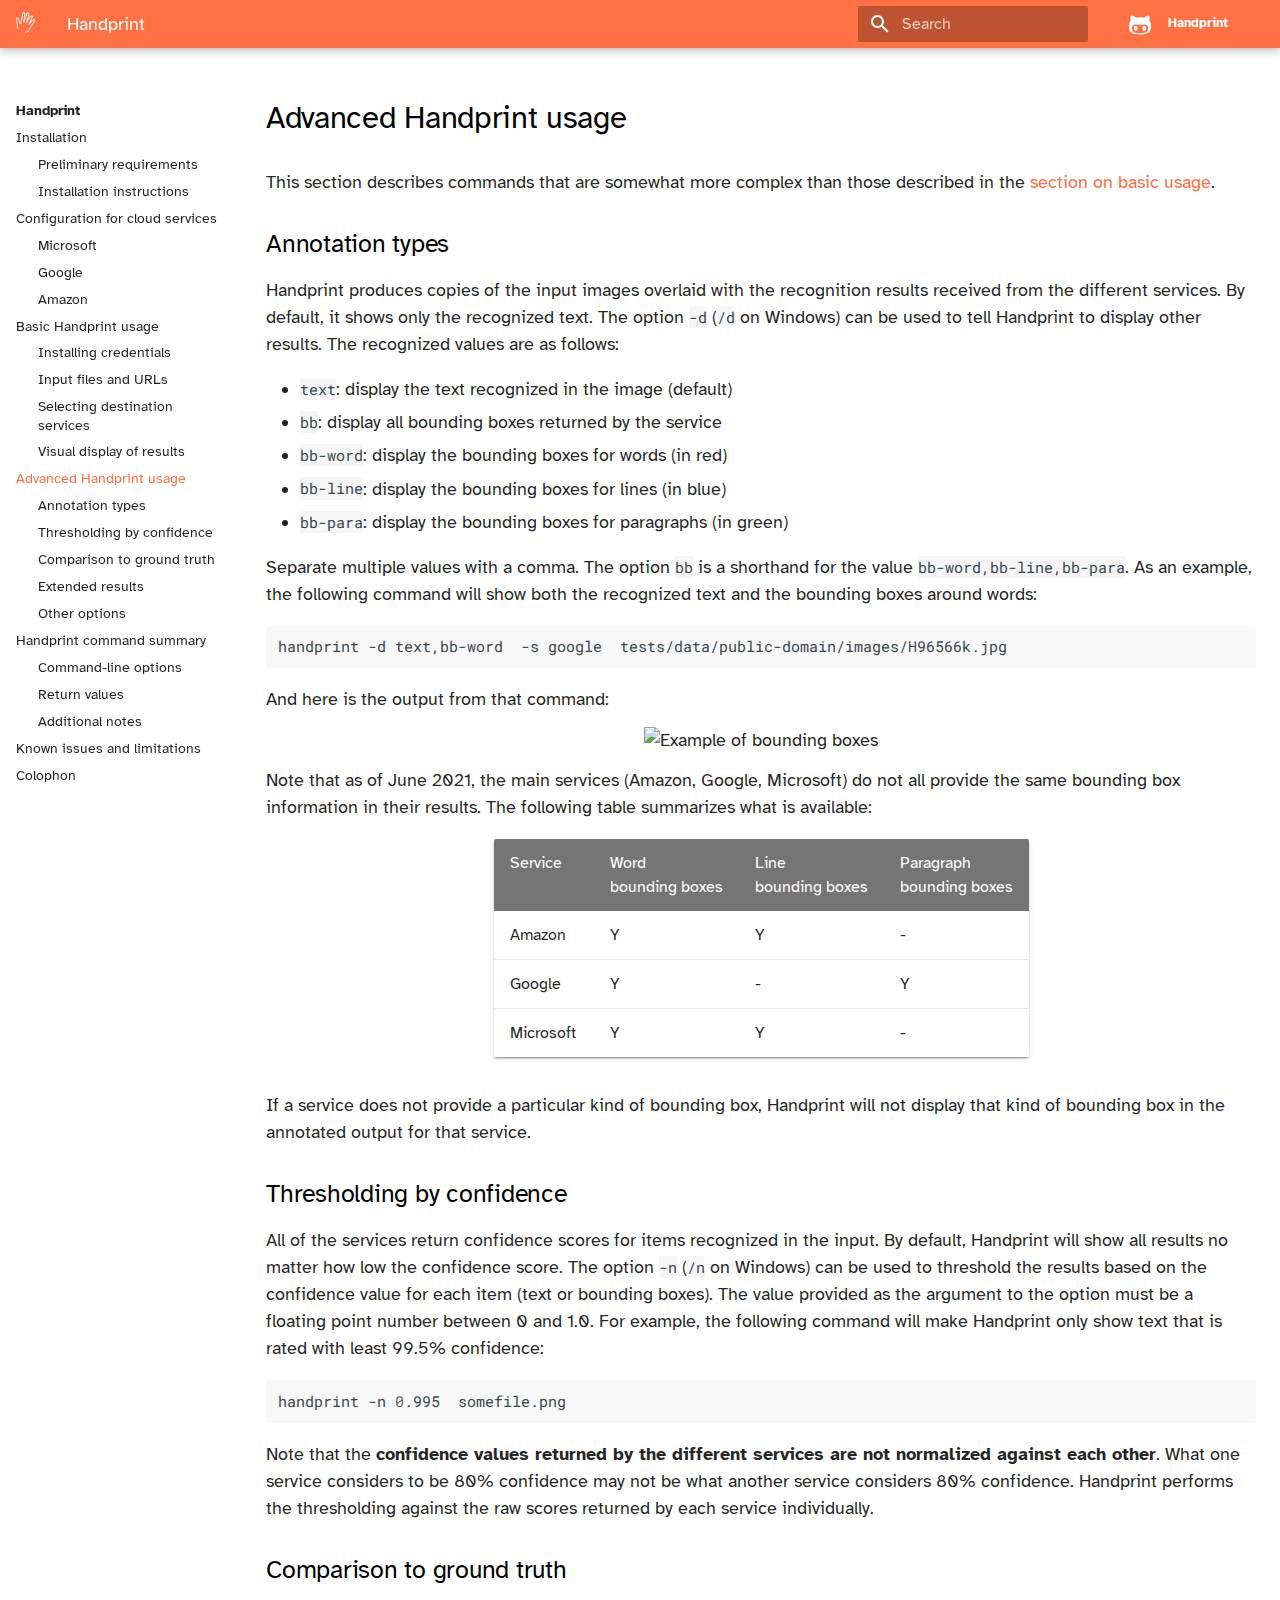
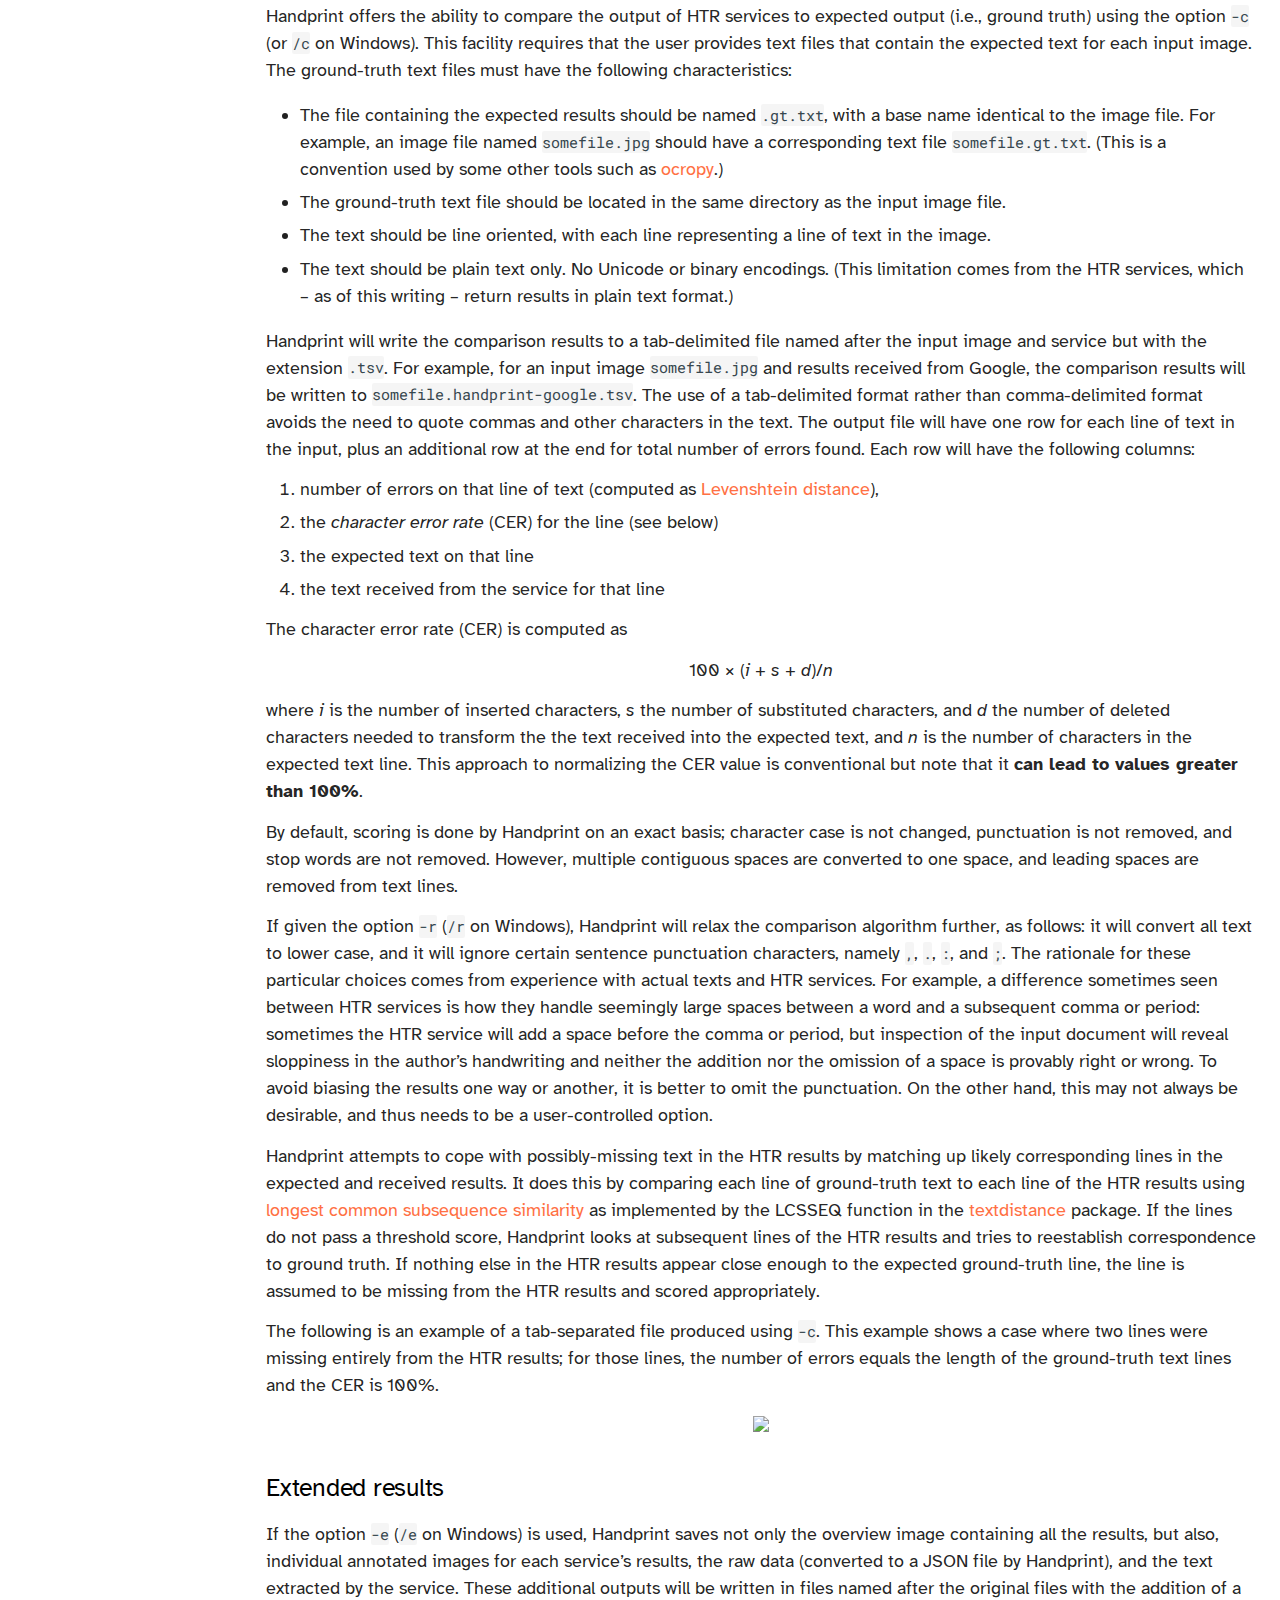
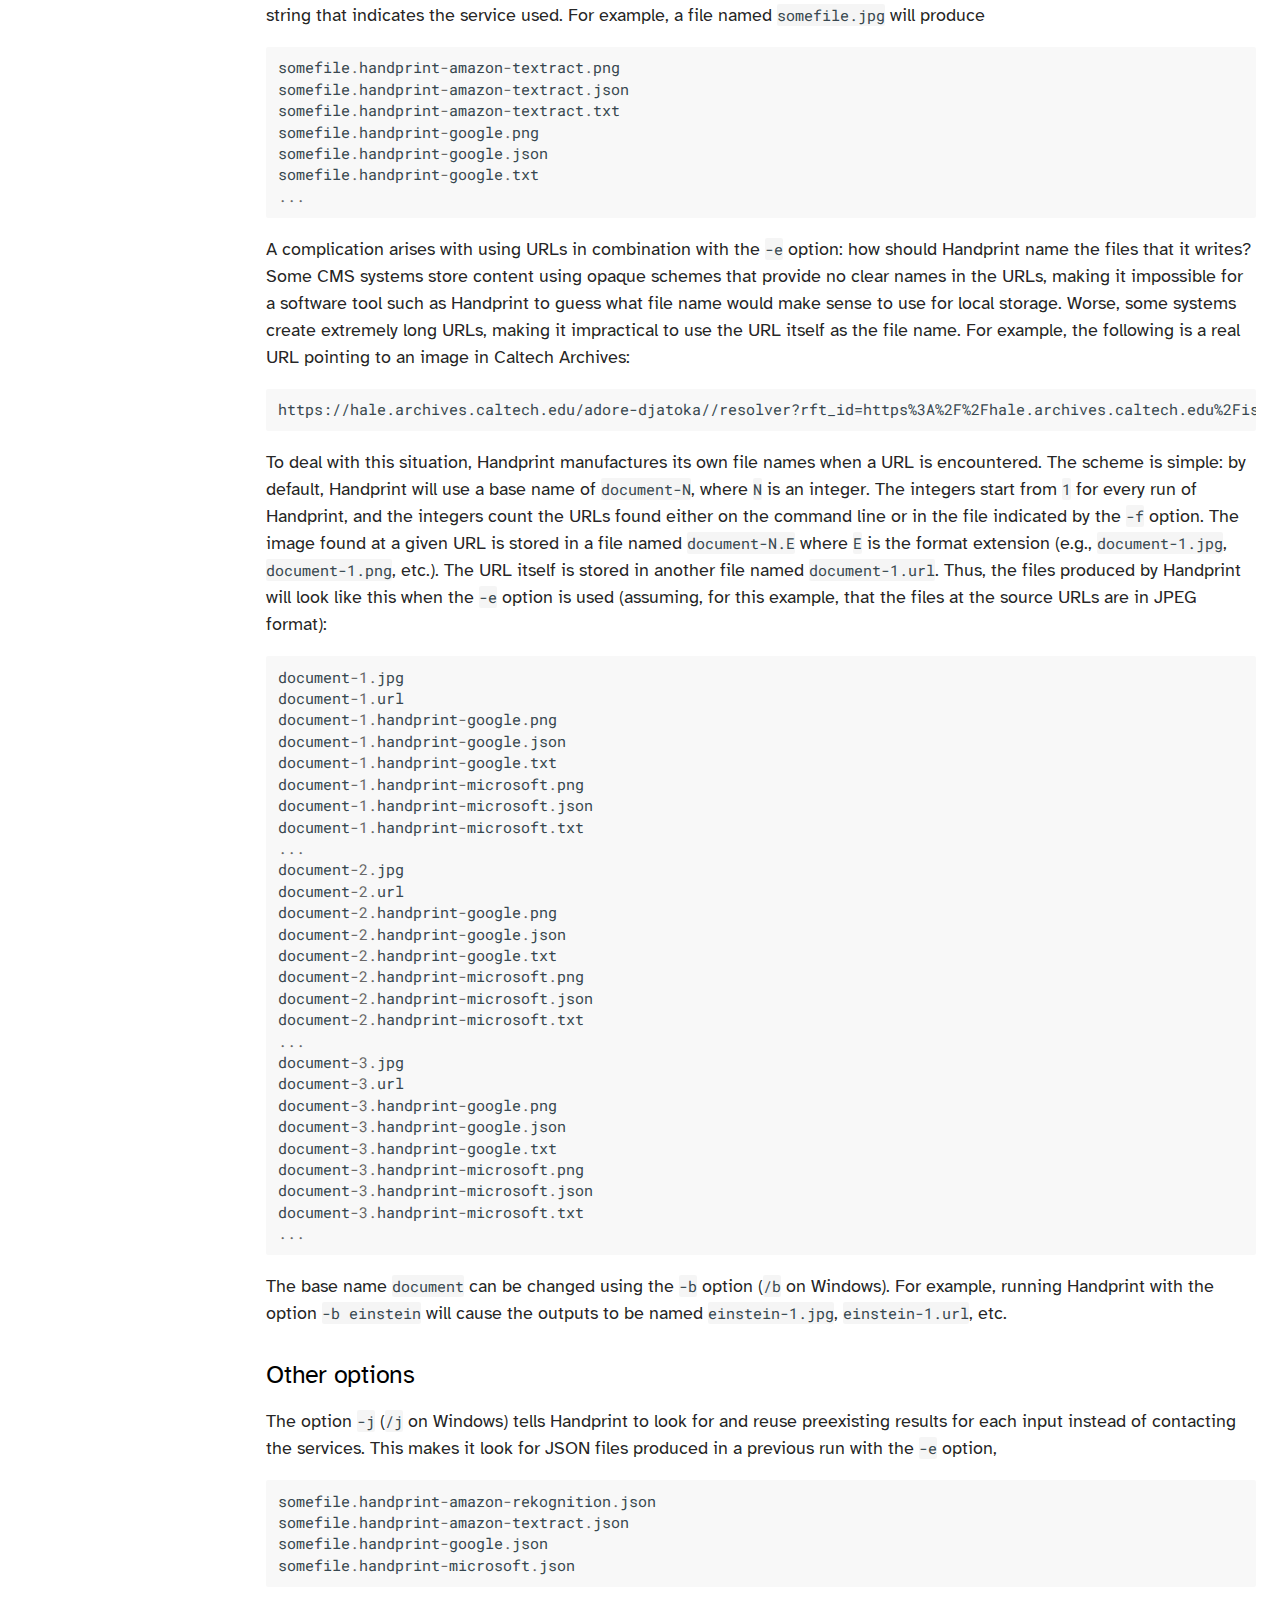
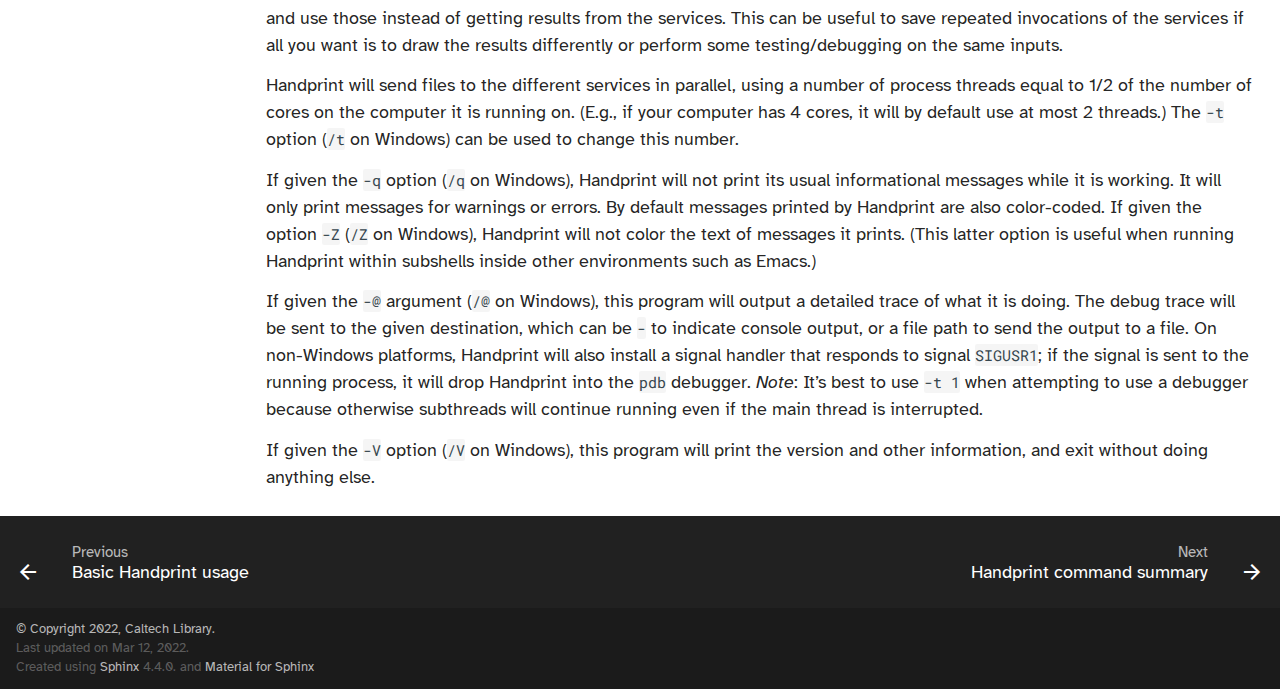
==== commit d9bbd4ce: "deploy: 57ba4a8844d9743aea4fe8431465ab79a77c46bb" ====
--- a/advanced-usage.html
+++ b/advanced-usage.html
@@ -279,7 +279,7 @@
     <li class="md-nav__item">
     
     
-      <a href="basic-usage.html#visual-display-of-recognition-results" class="md-nav__link">Visual display of recognition results</a>
+      <a href="basic-usage.html#visual-display-of-results" class="md-nav__link">Visual display of results</a>
       
     
     </li></ul>
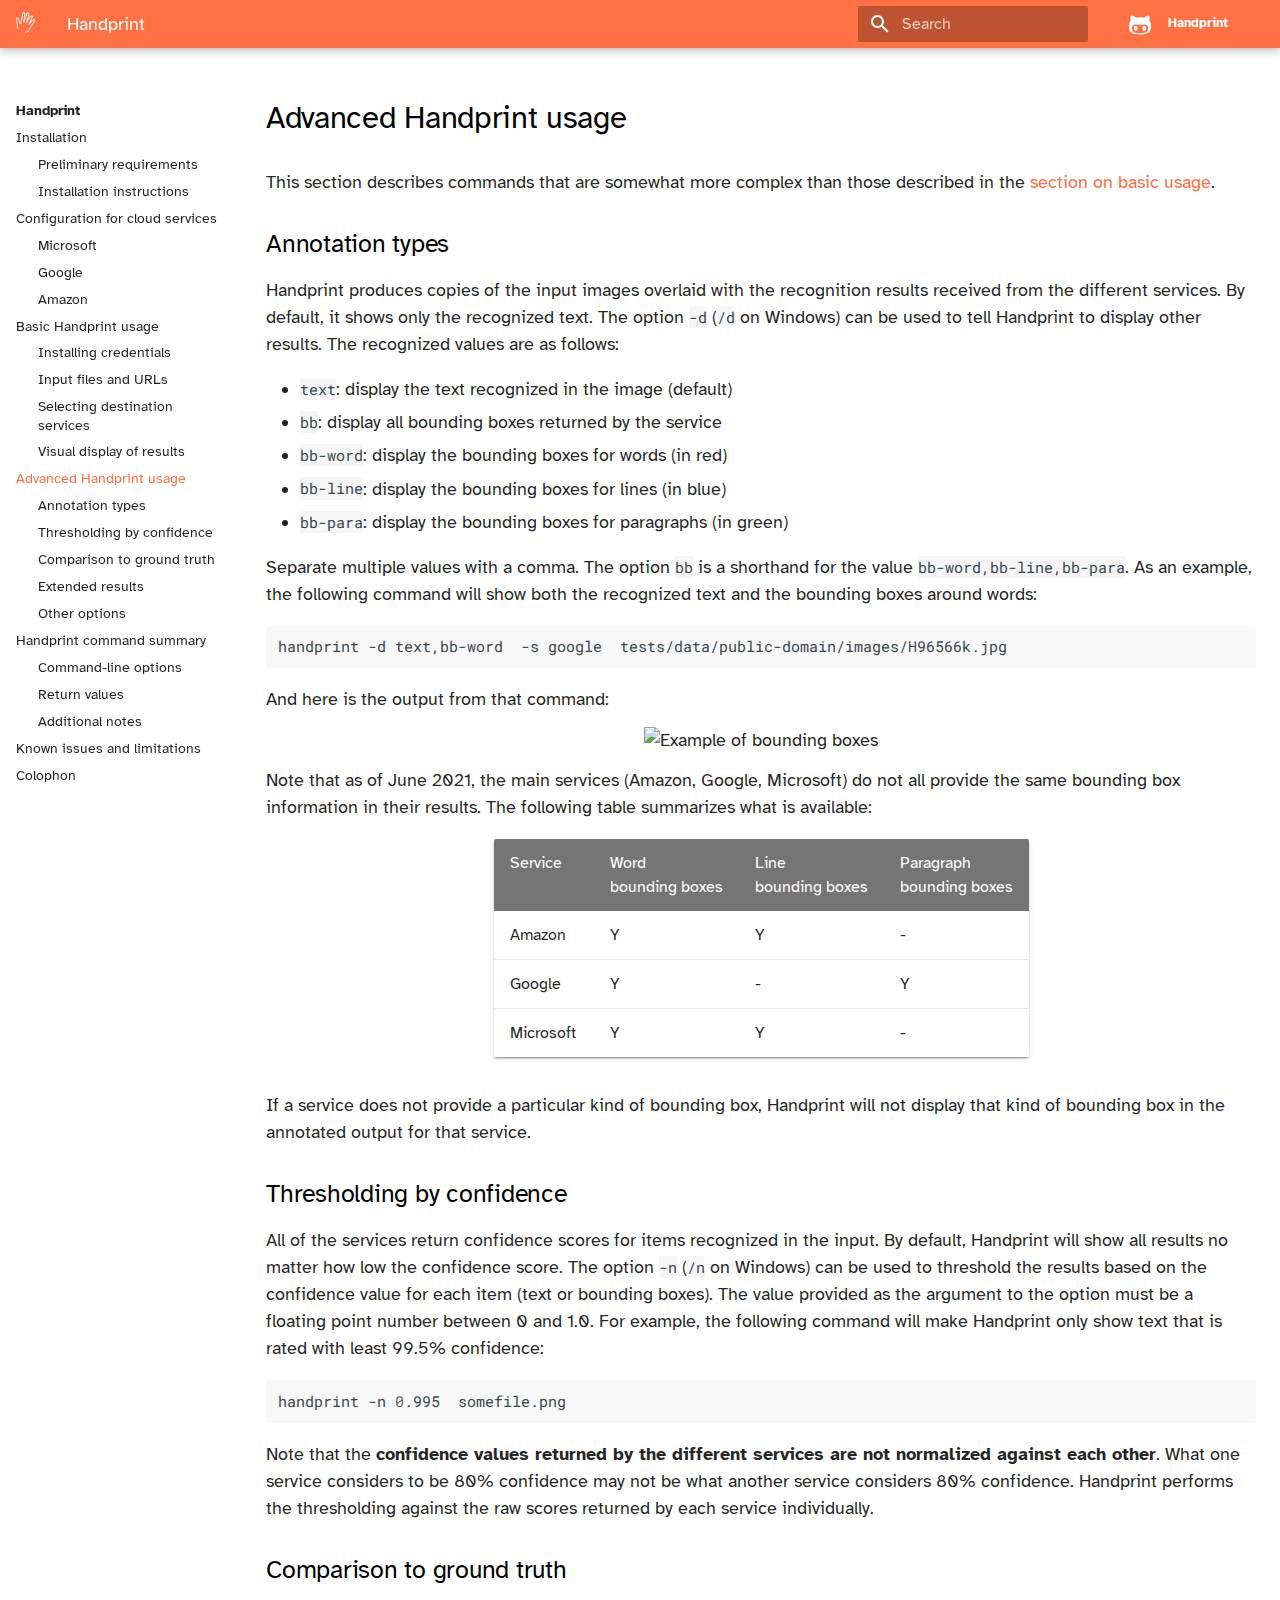
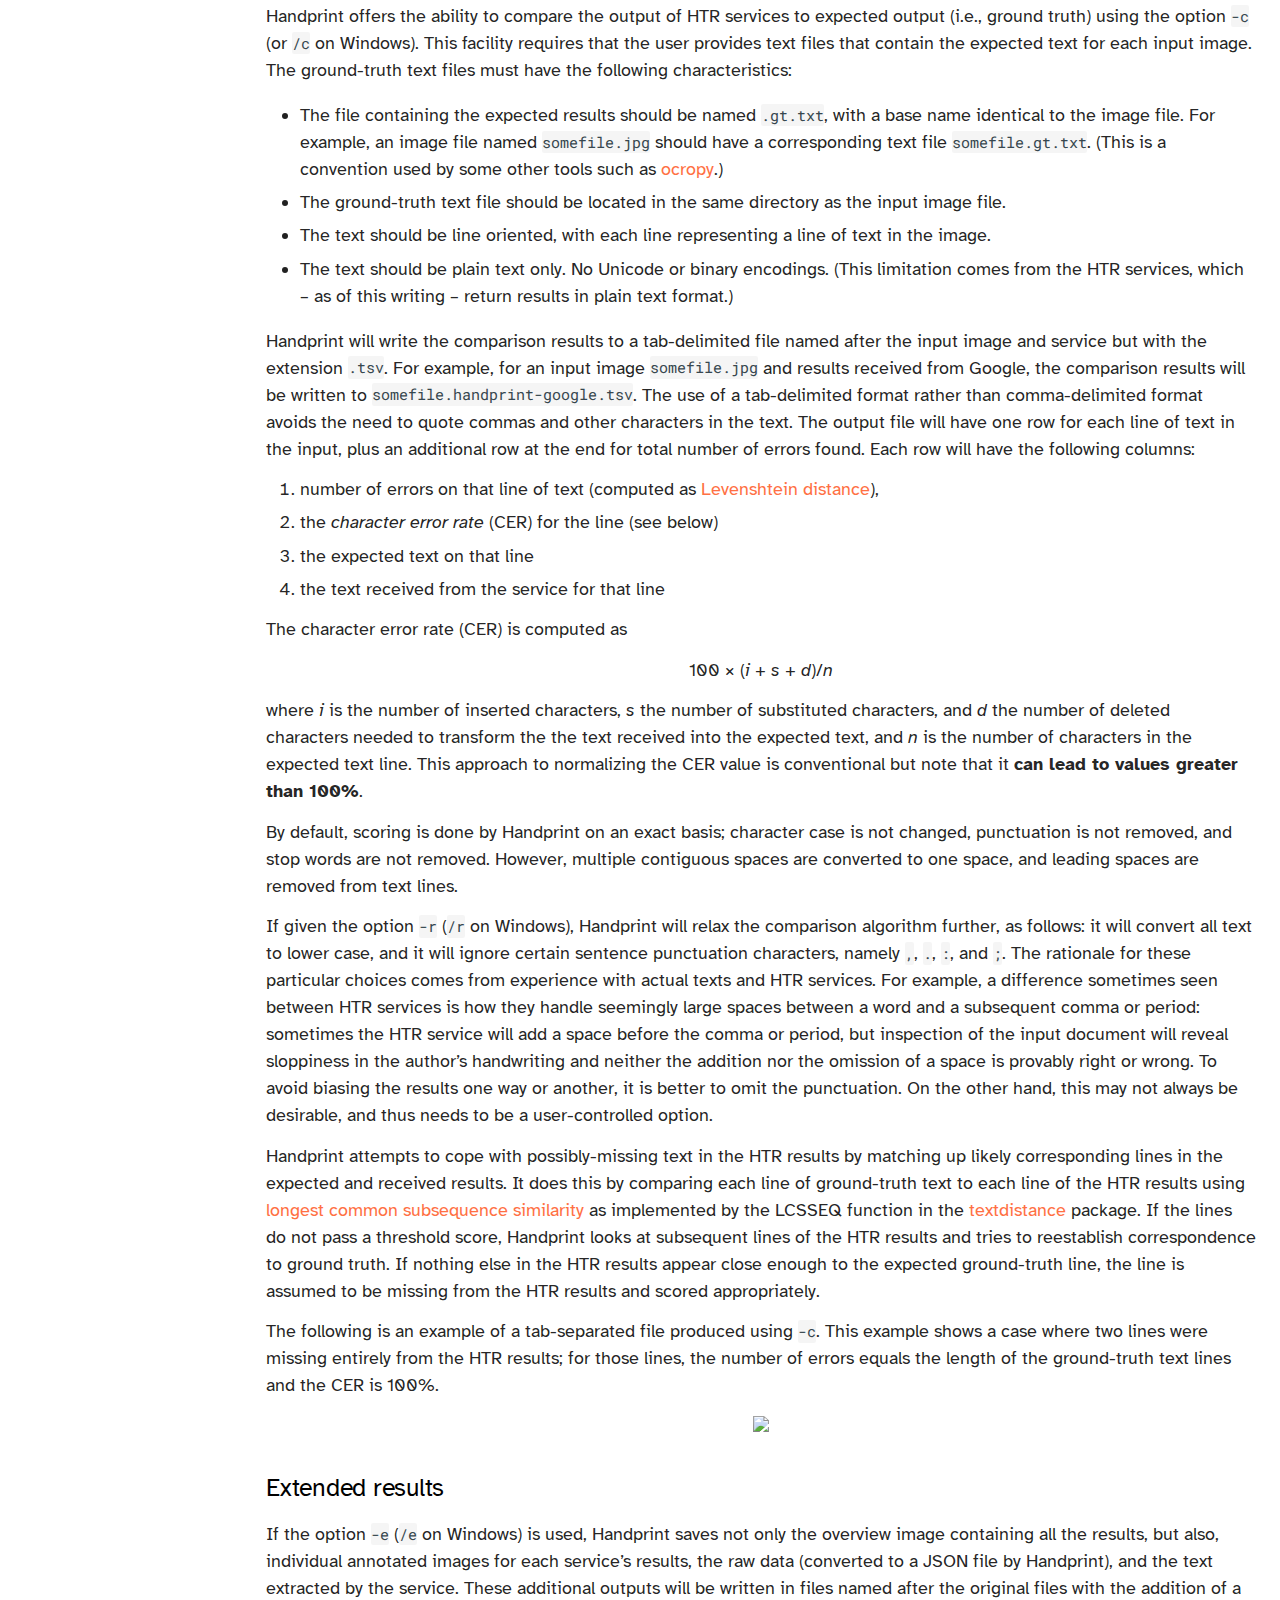
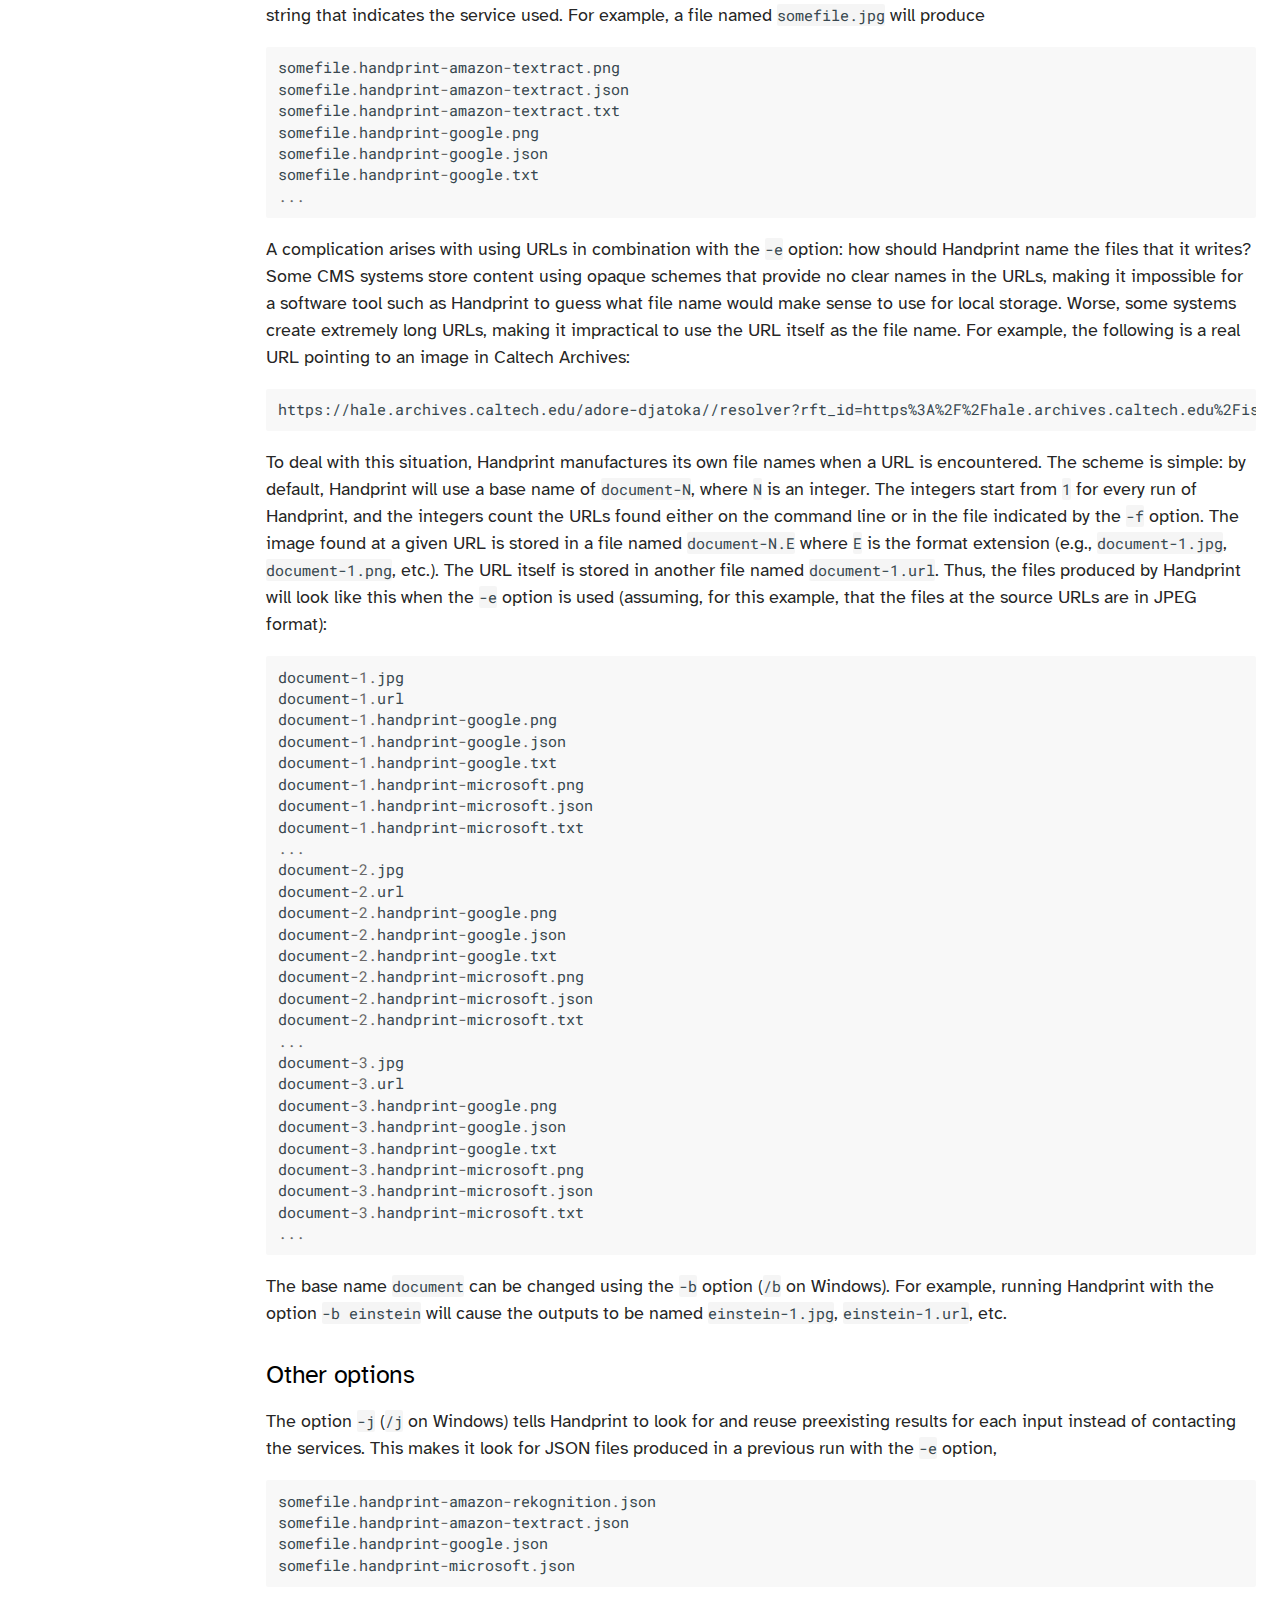
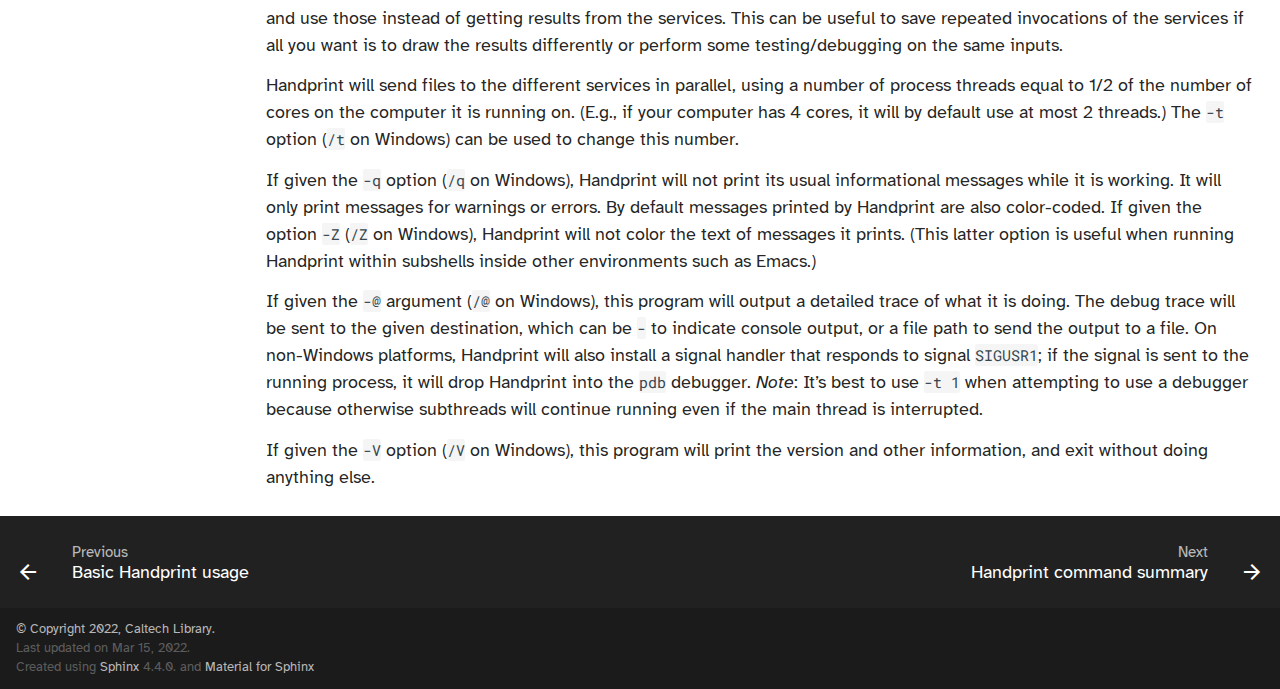
==== commit ef41ccda: "deploy: 6ae66dd08bdec6122c01083b1ab9aba2d09b9e31" ====
--- a/advanced-usage.html
+++ b/advanced-usage.html
@@ -600,7 +600,7 @@
               
           </div>
             Last updated on
-              Mar 12, 2022.
+              Mar 15, 2022.
             <br/>
             Created using
             <a href="http://www.sphinx-doc.org/">Sphinx</a> 4.4.0.
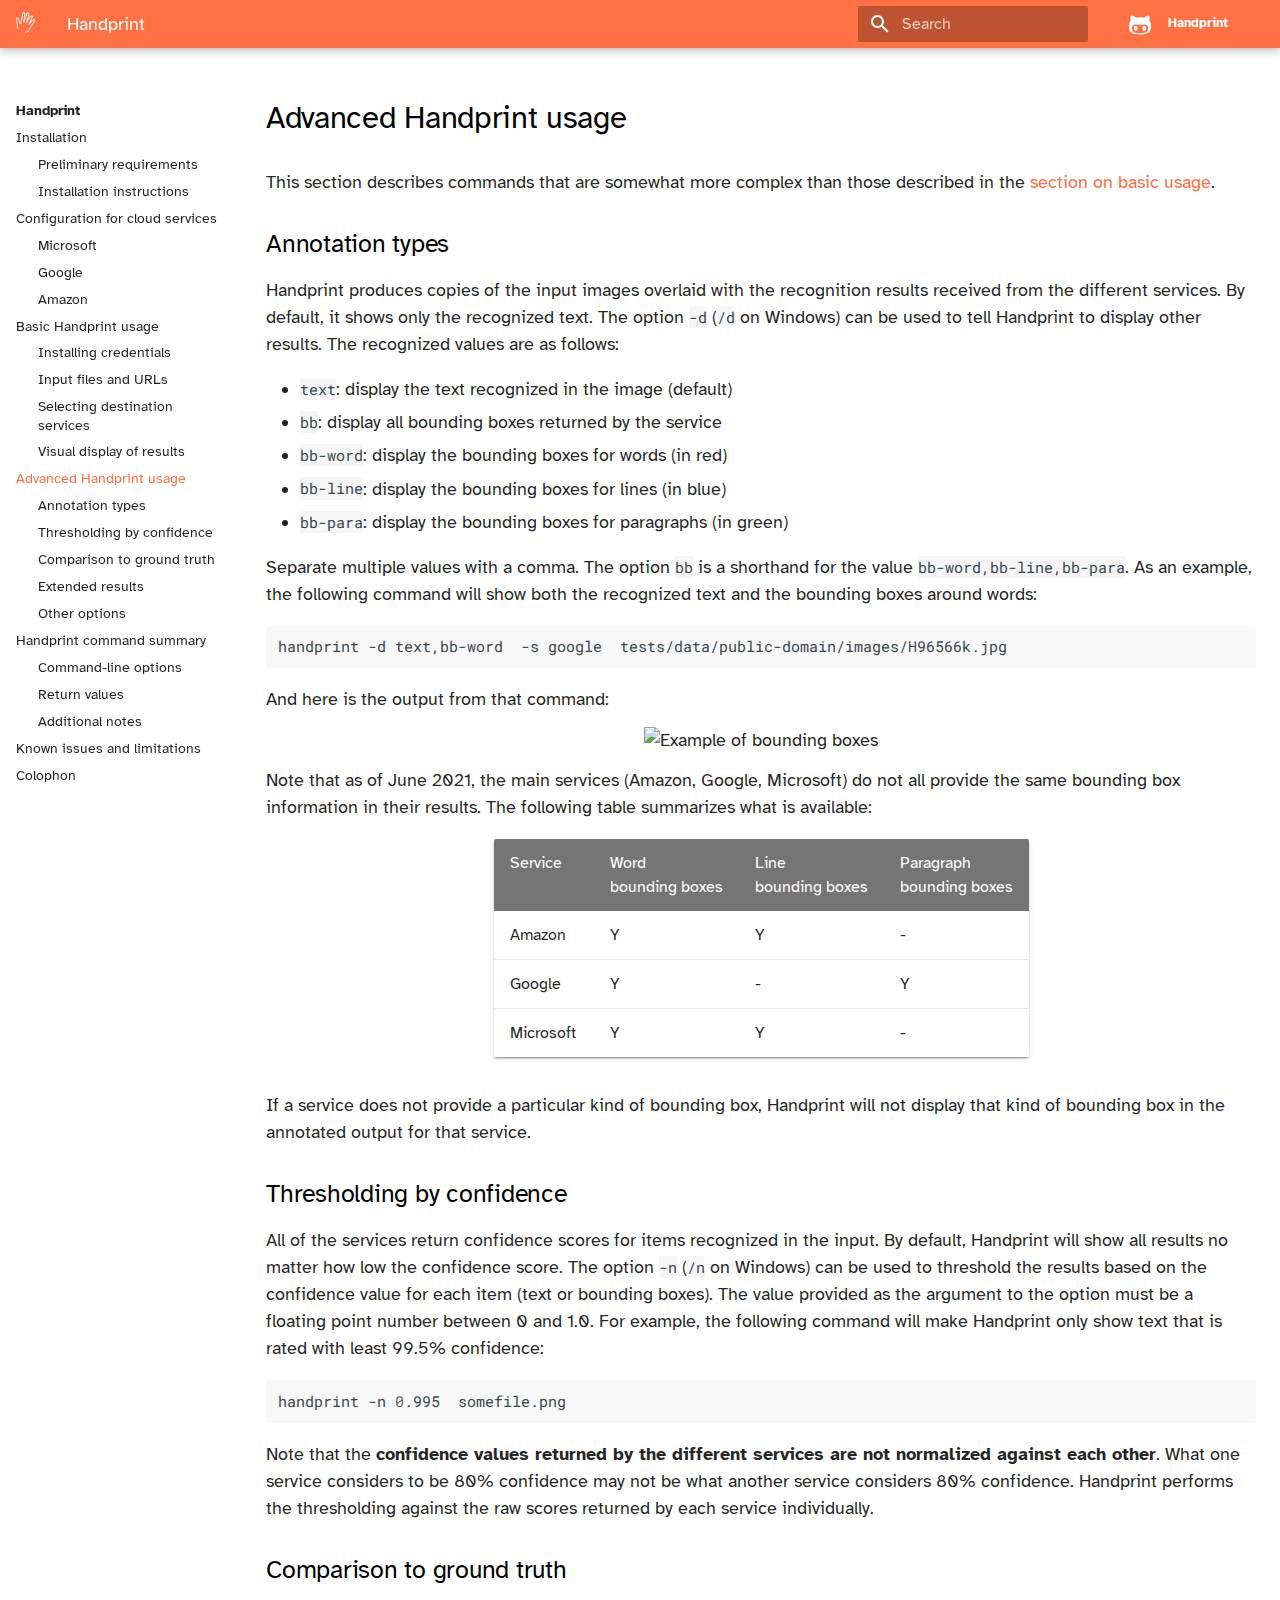
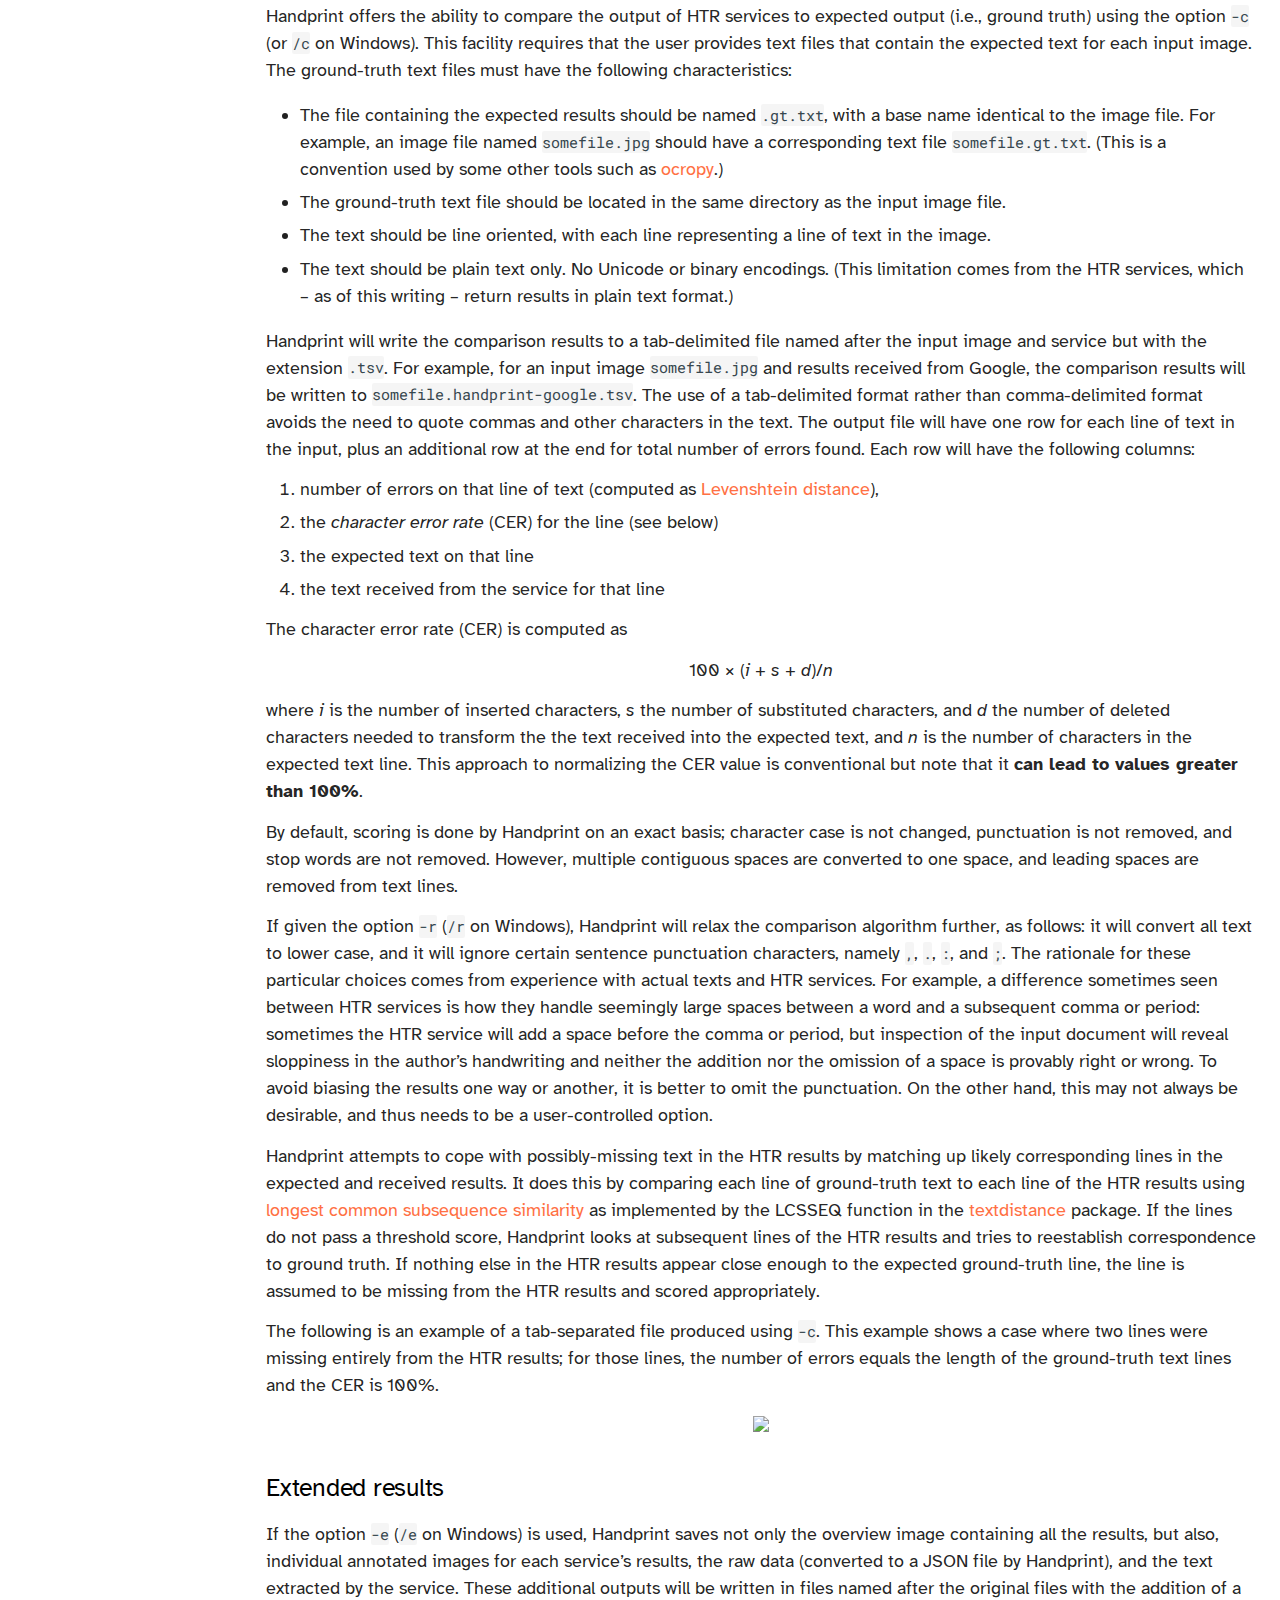
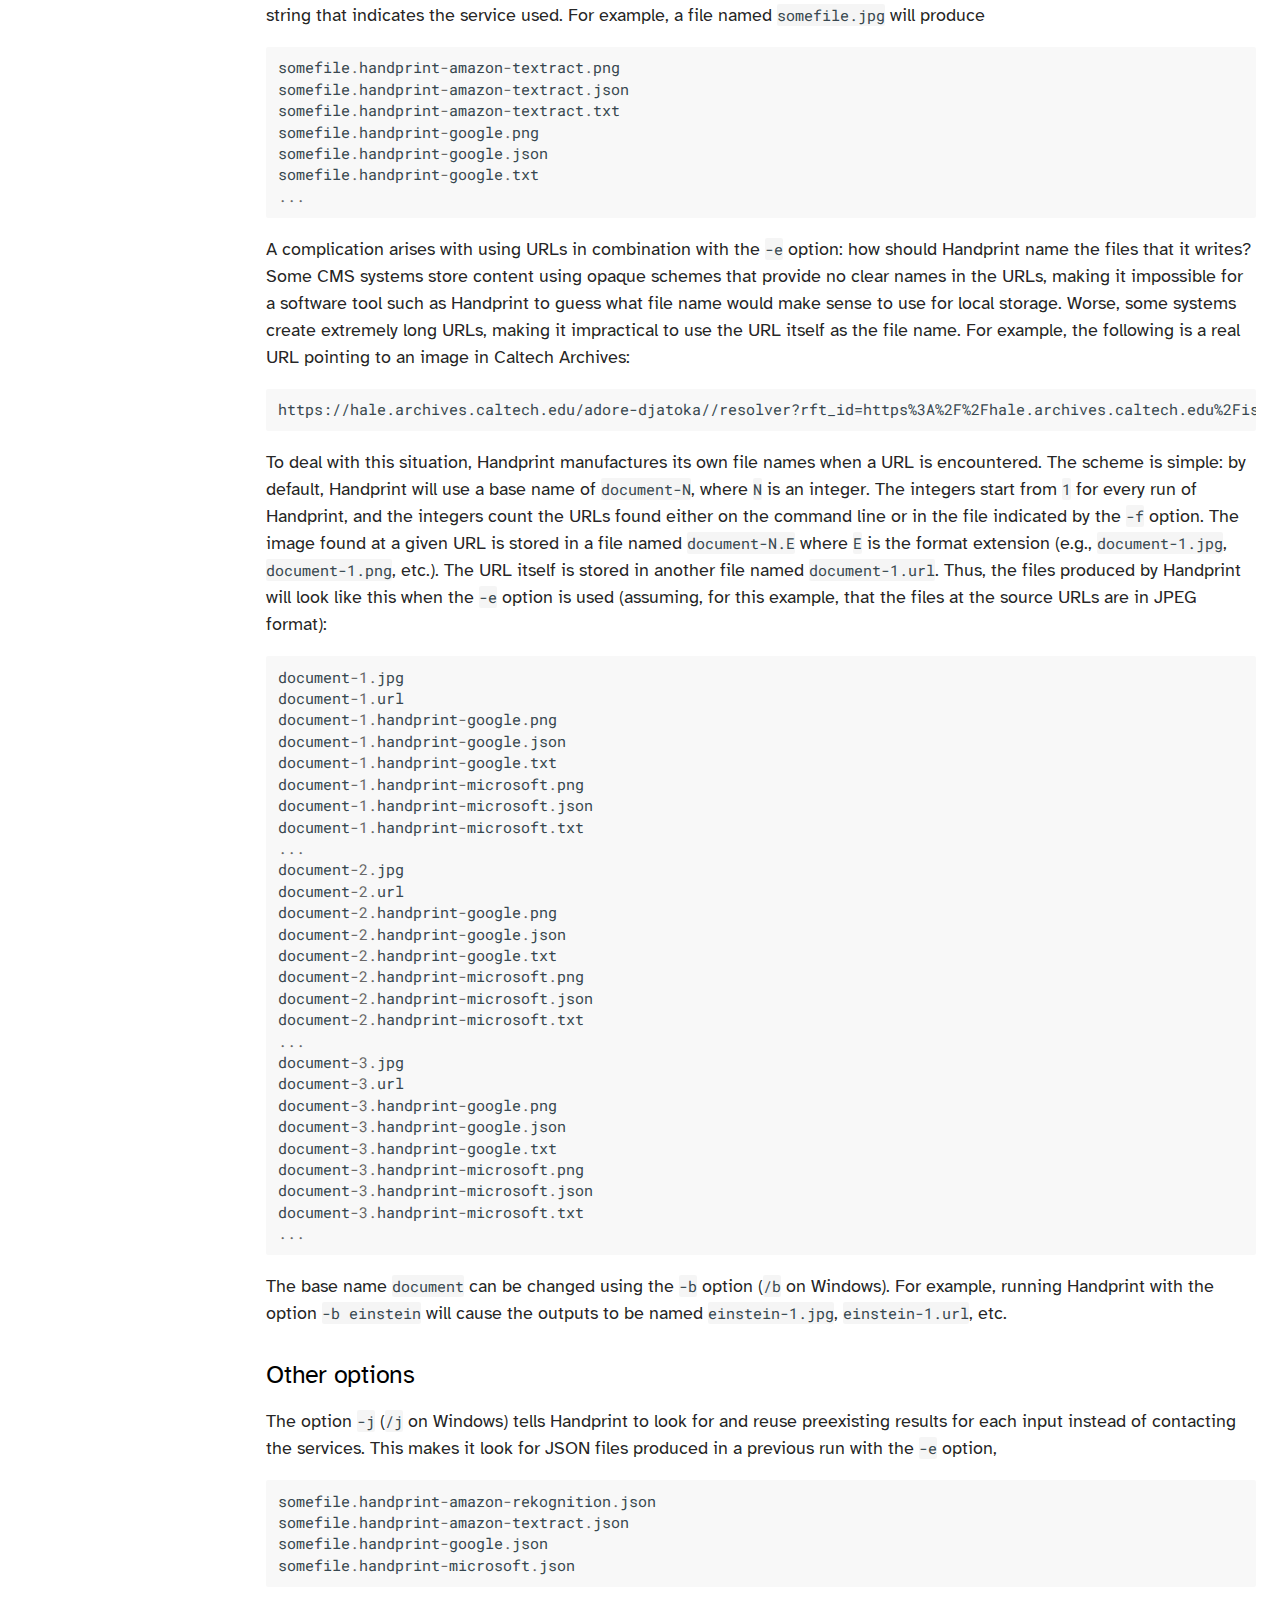
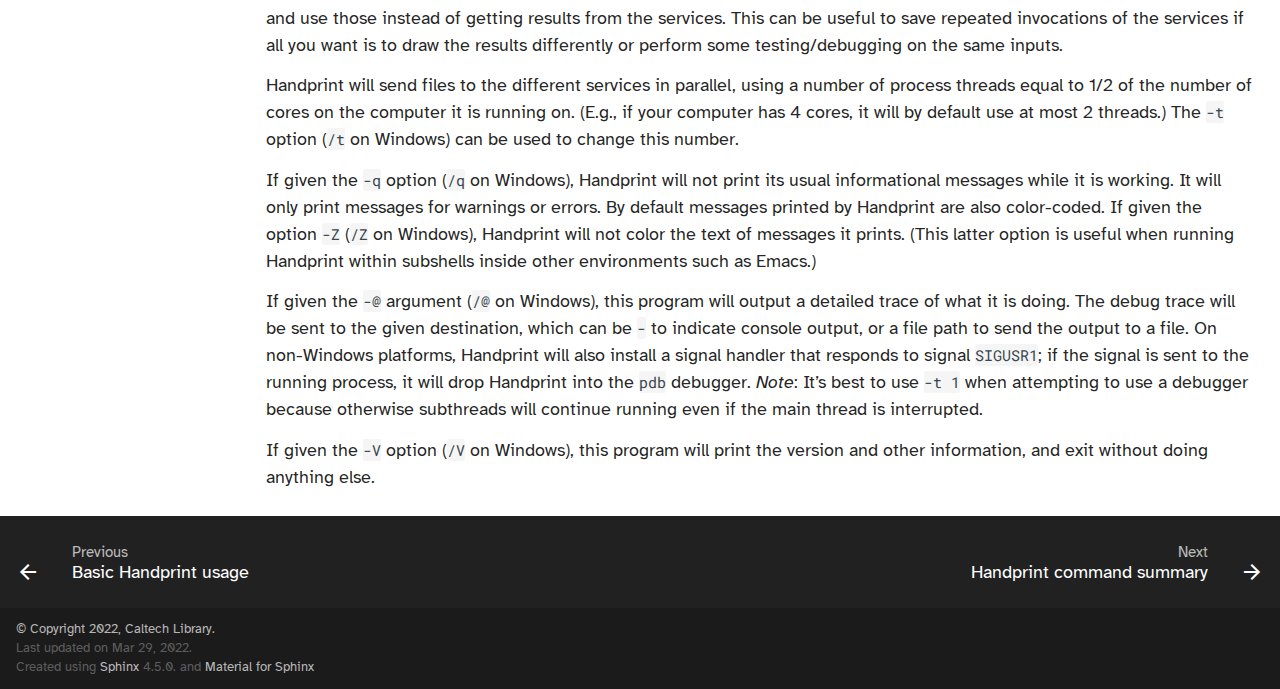
==== commit f77ddf8f: "deploy: f9cac6f81af9b499283744fc230505921fb52cab" ====
--- a/advanced-usage.html
+++ b/advanced-usage.html
@@ -600,10 +600,10 @@
               
           </div>
             Last updated on
-              Mar 15, 2022.
+              Mar 29, 2022.
             <br/>
             Created using
-            <a href="http://www.sphinx-doc.org/">Sphinx</a> 4.4.0.
+            <a href="http://www.sphinx-doc.org/">Sphinx</a> 4.5.0.
              and
             <a href="https://github.com/bashtage/sphinx-material/">Material for
               Sphinx</a>
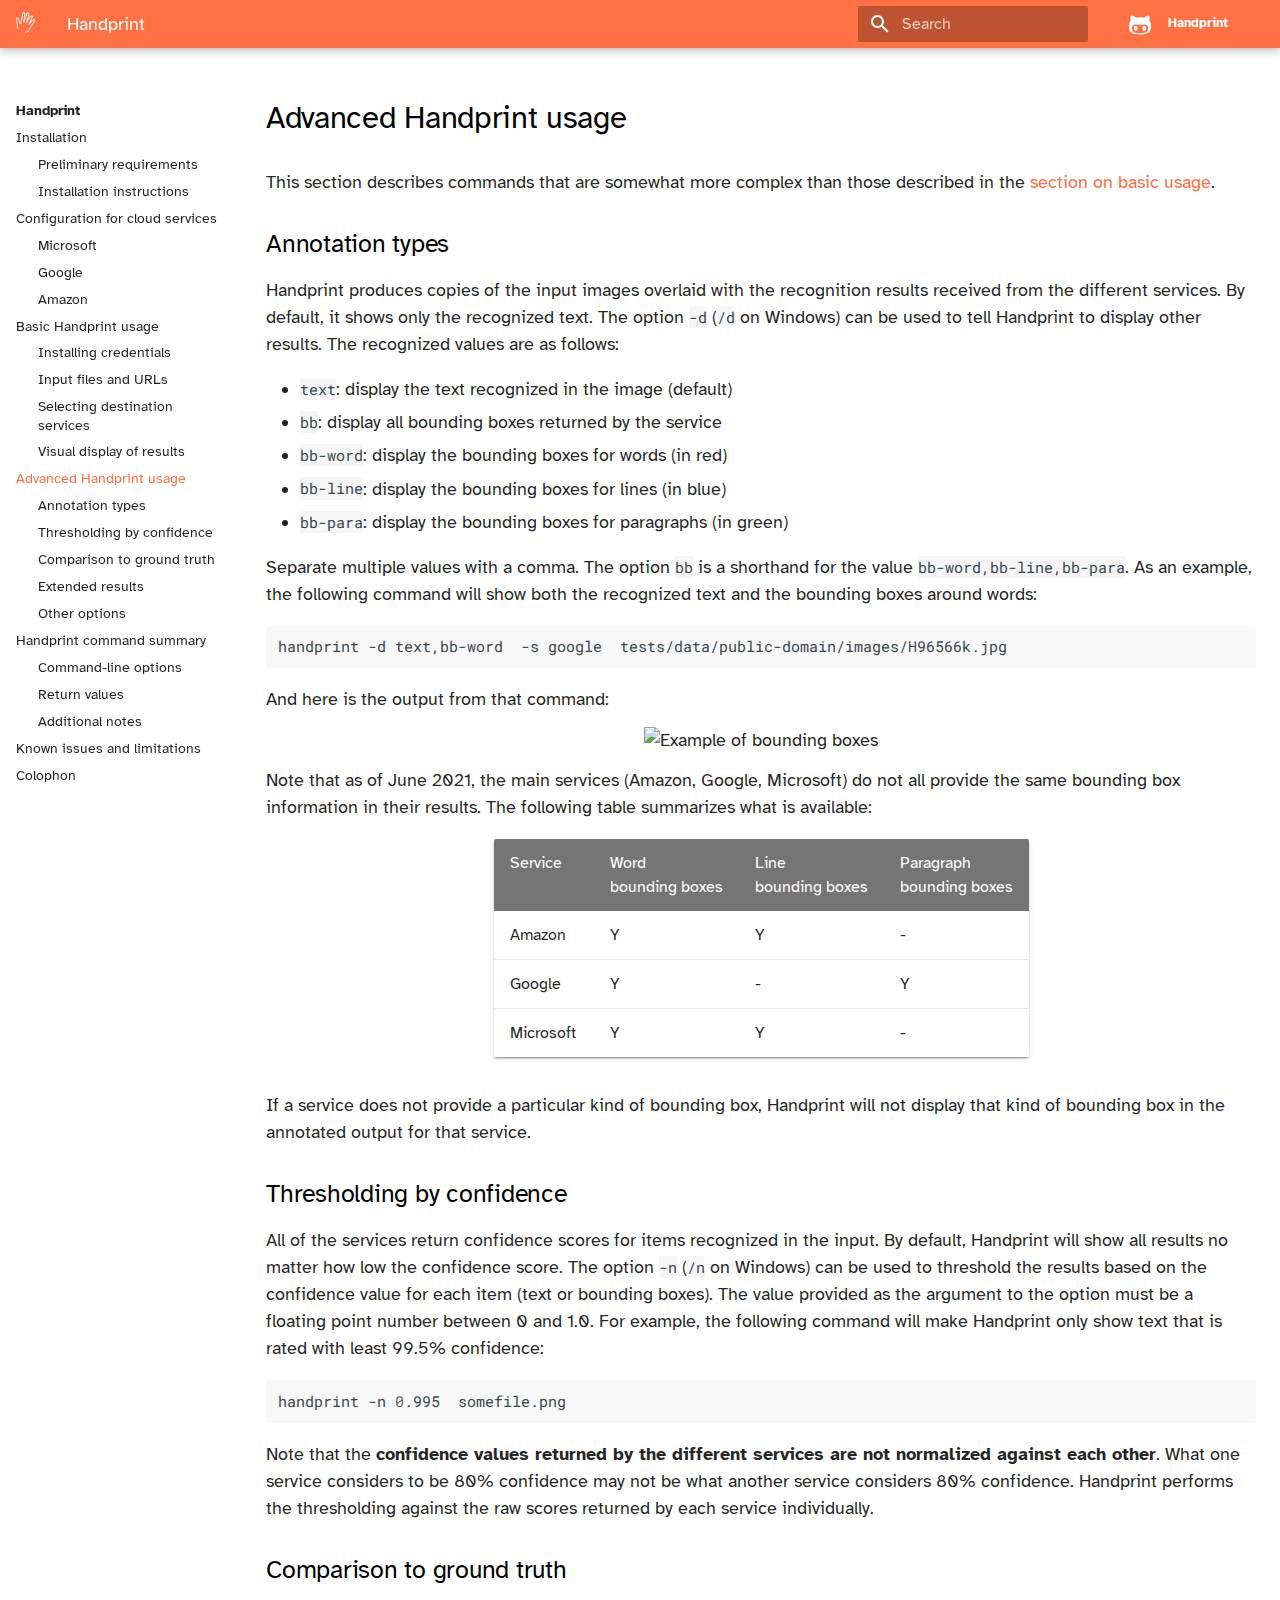
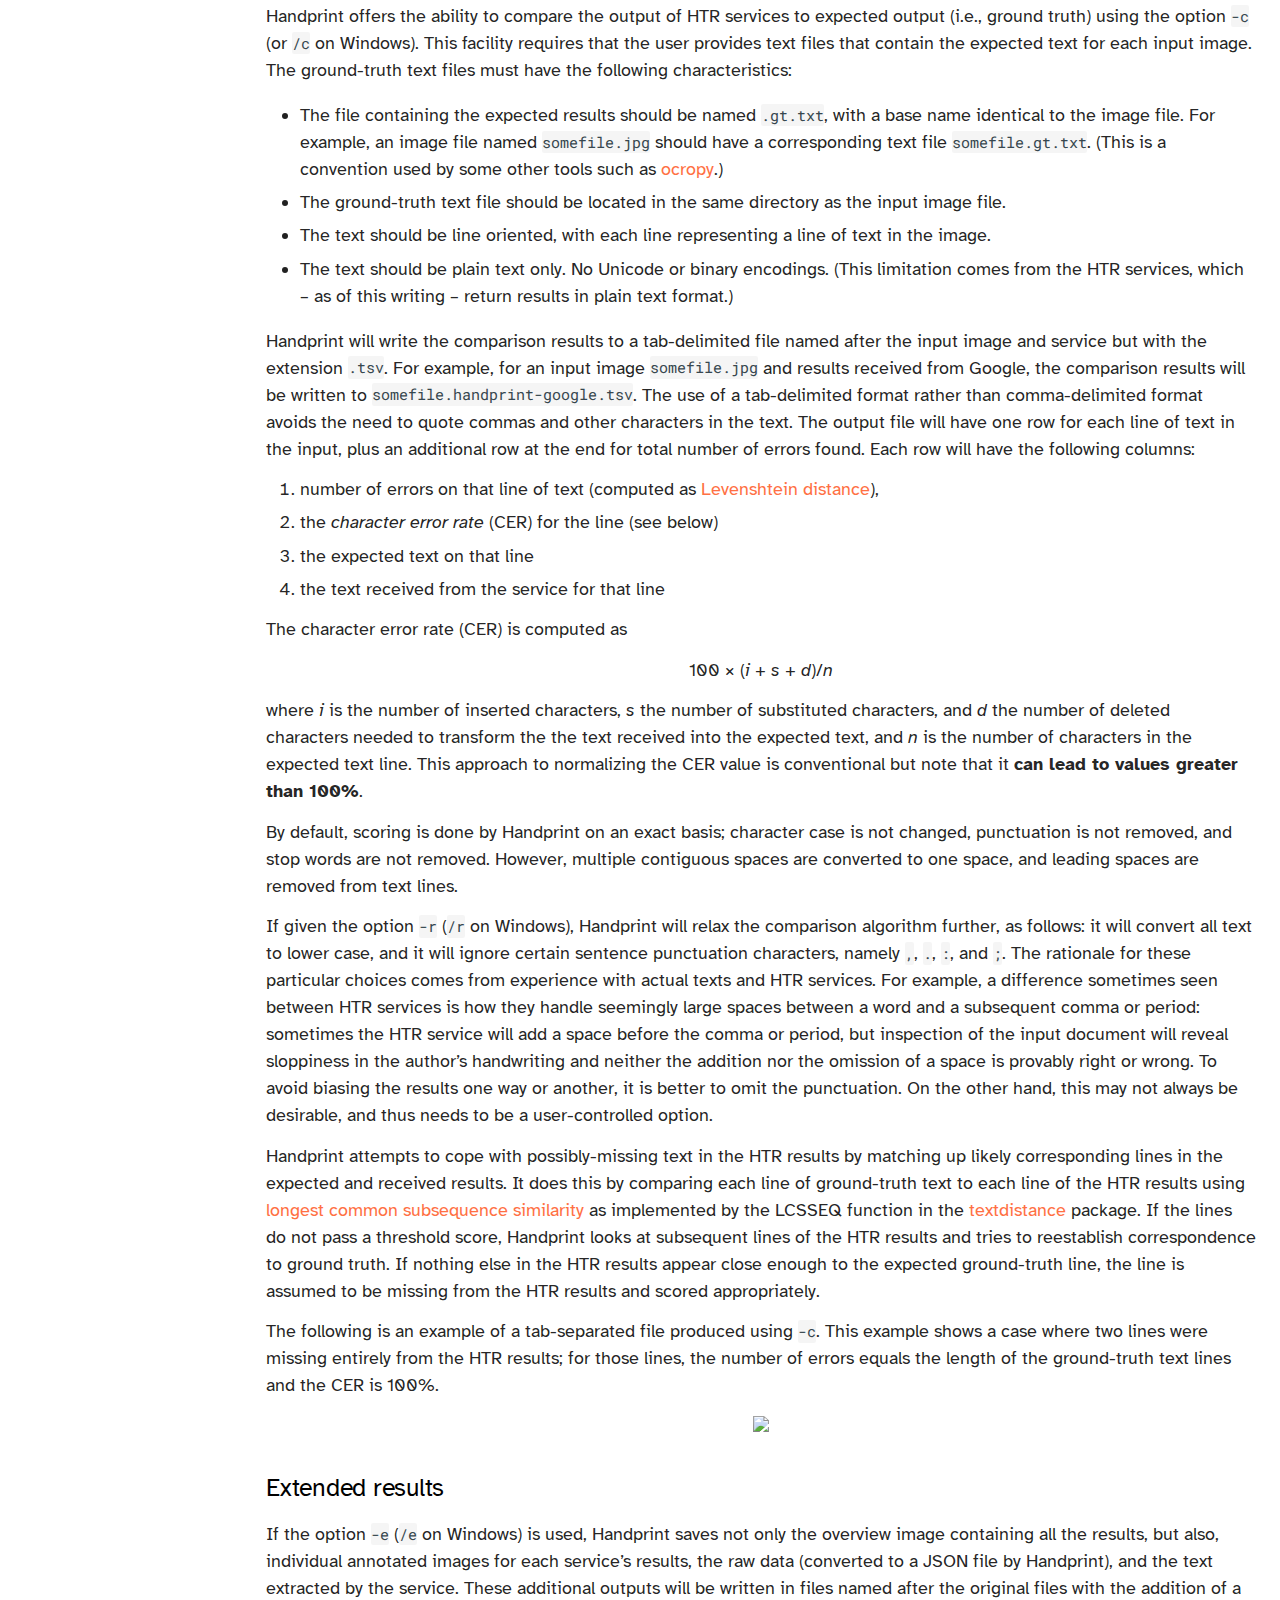
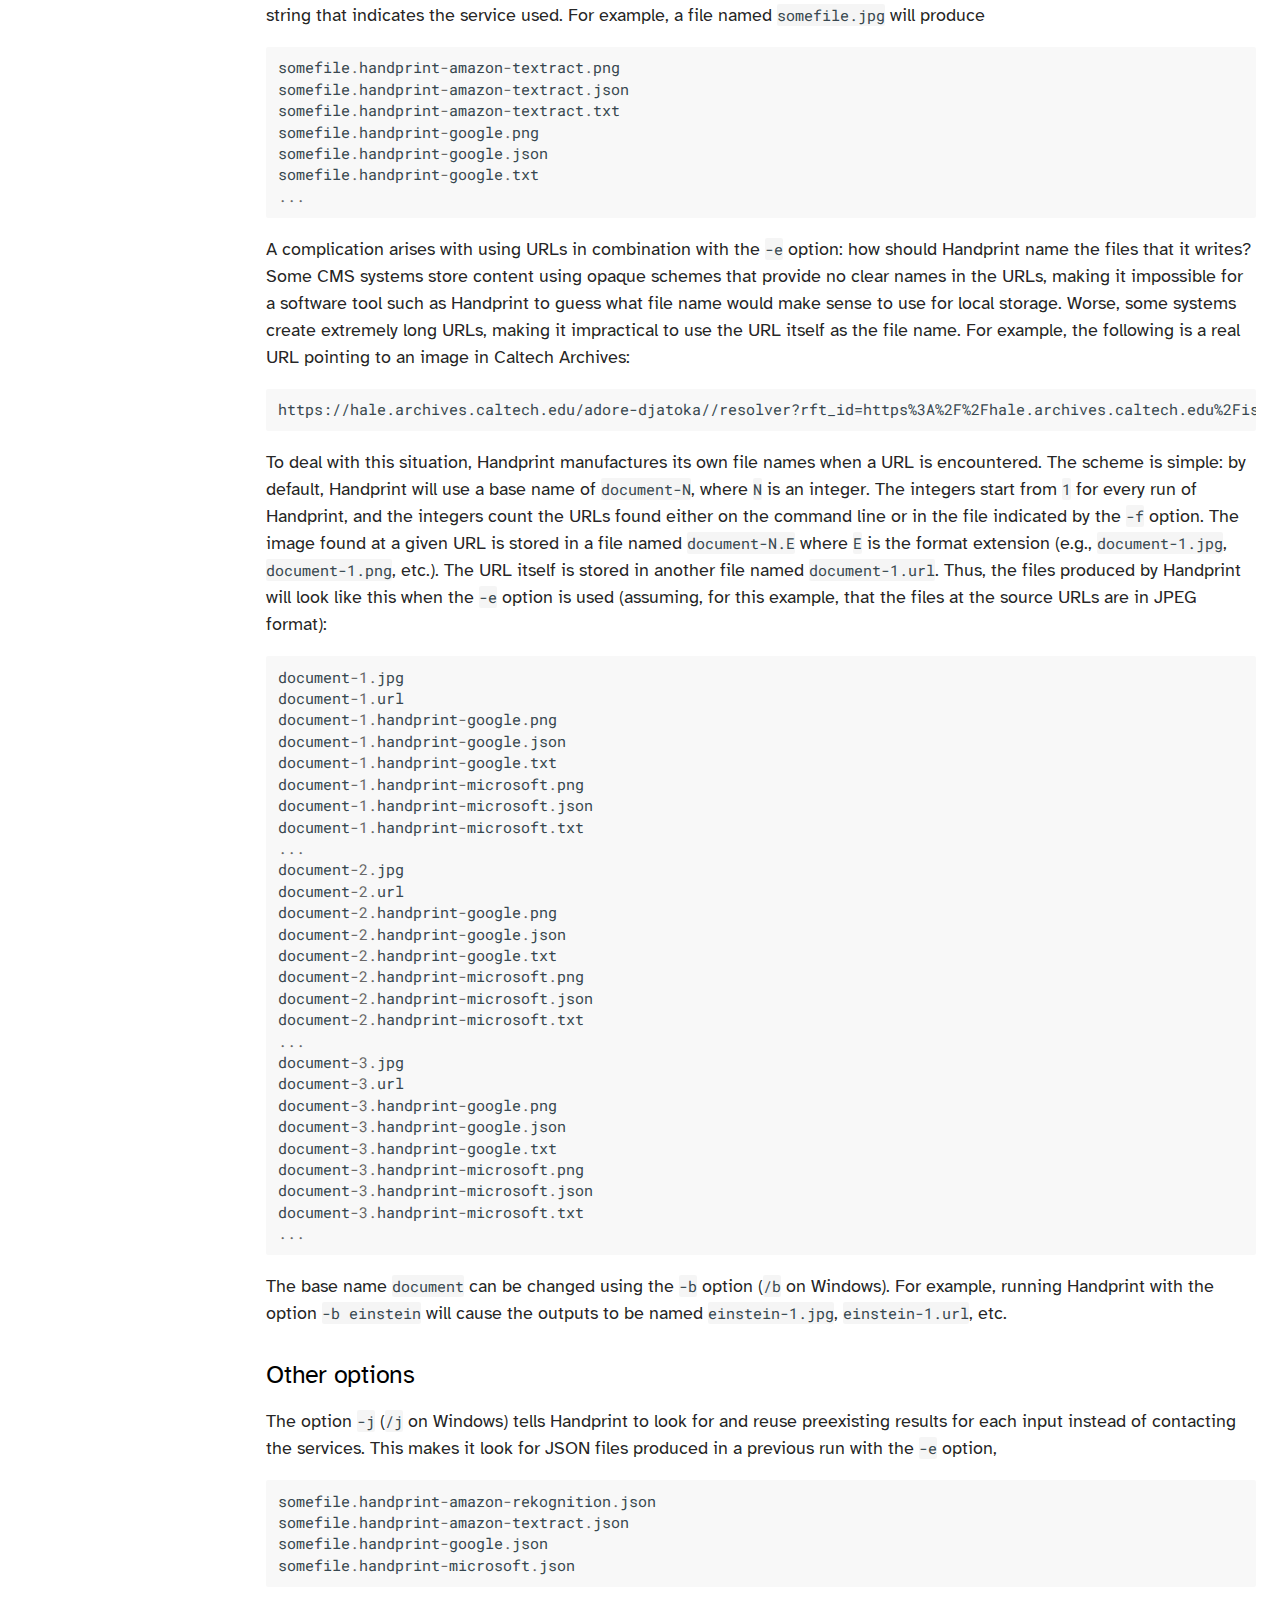
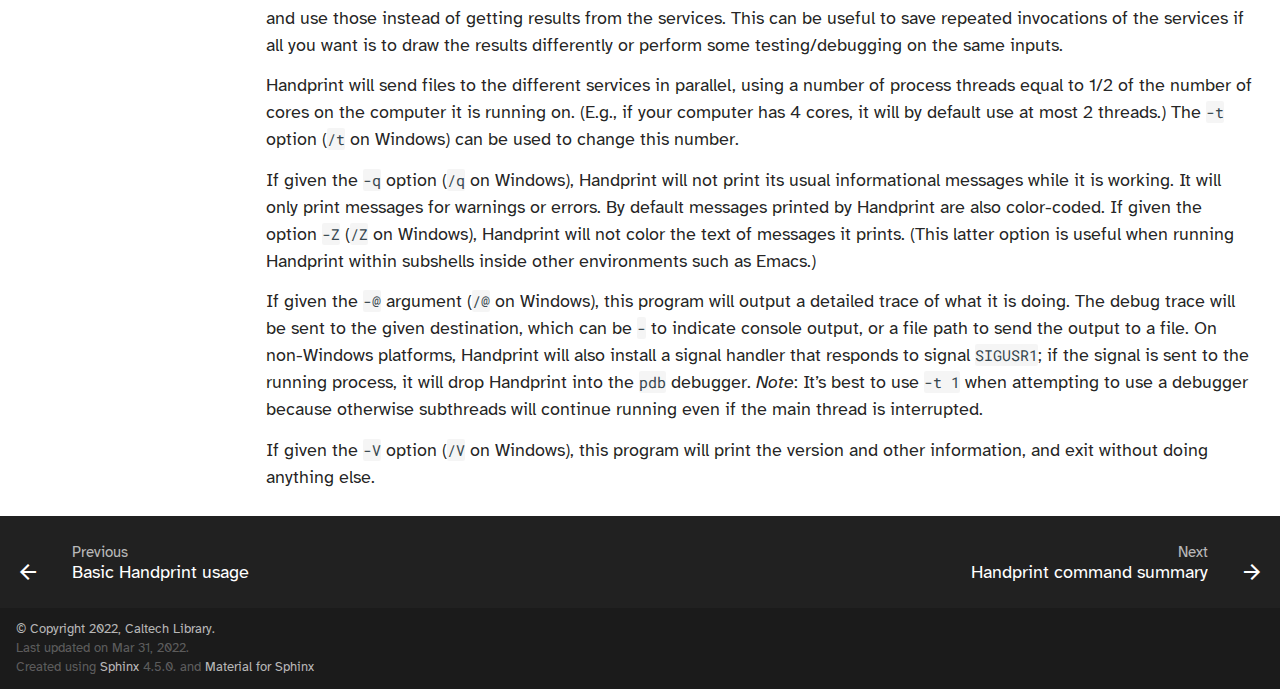
==== commit 1ea52701: "deploy: dee8b825876e7bdc6aebffd7b27a910df431c0ce" ====
--- a/advanced-usage.html
+++ b/advanced-usage.html
@@ -600,7 +600,7 @@
               
           </div>
             Last updated on
-              Mar 29, 2022.
+              Mar 31, 2022.
             <br/>
             Created using
             <a href="http://www.sphinx-doc.org/">Sphinx</a> 4.5.0.
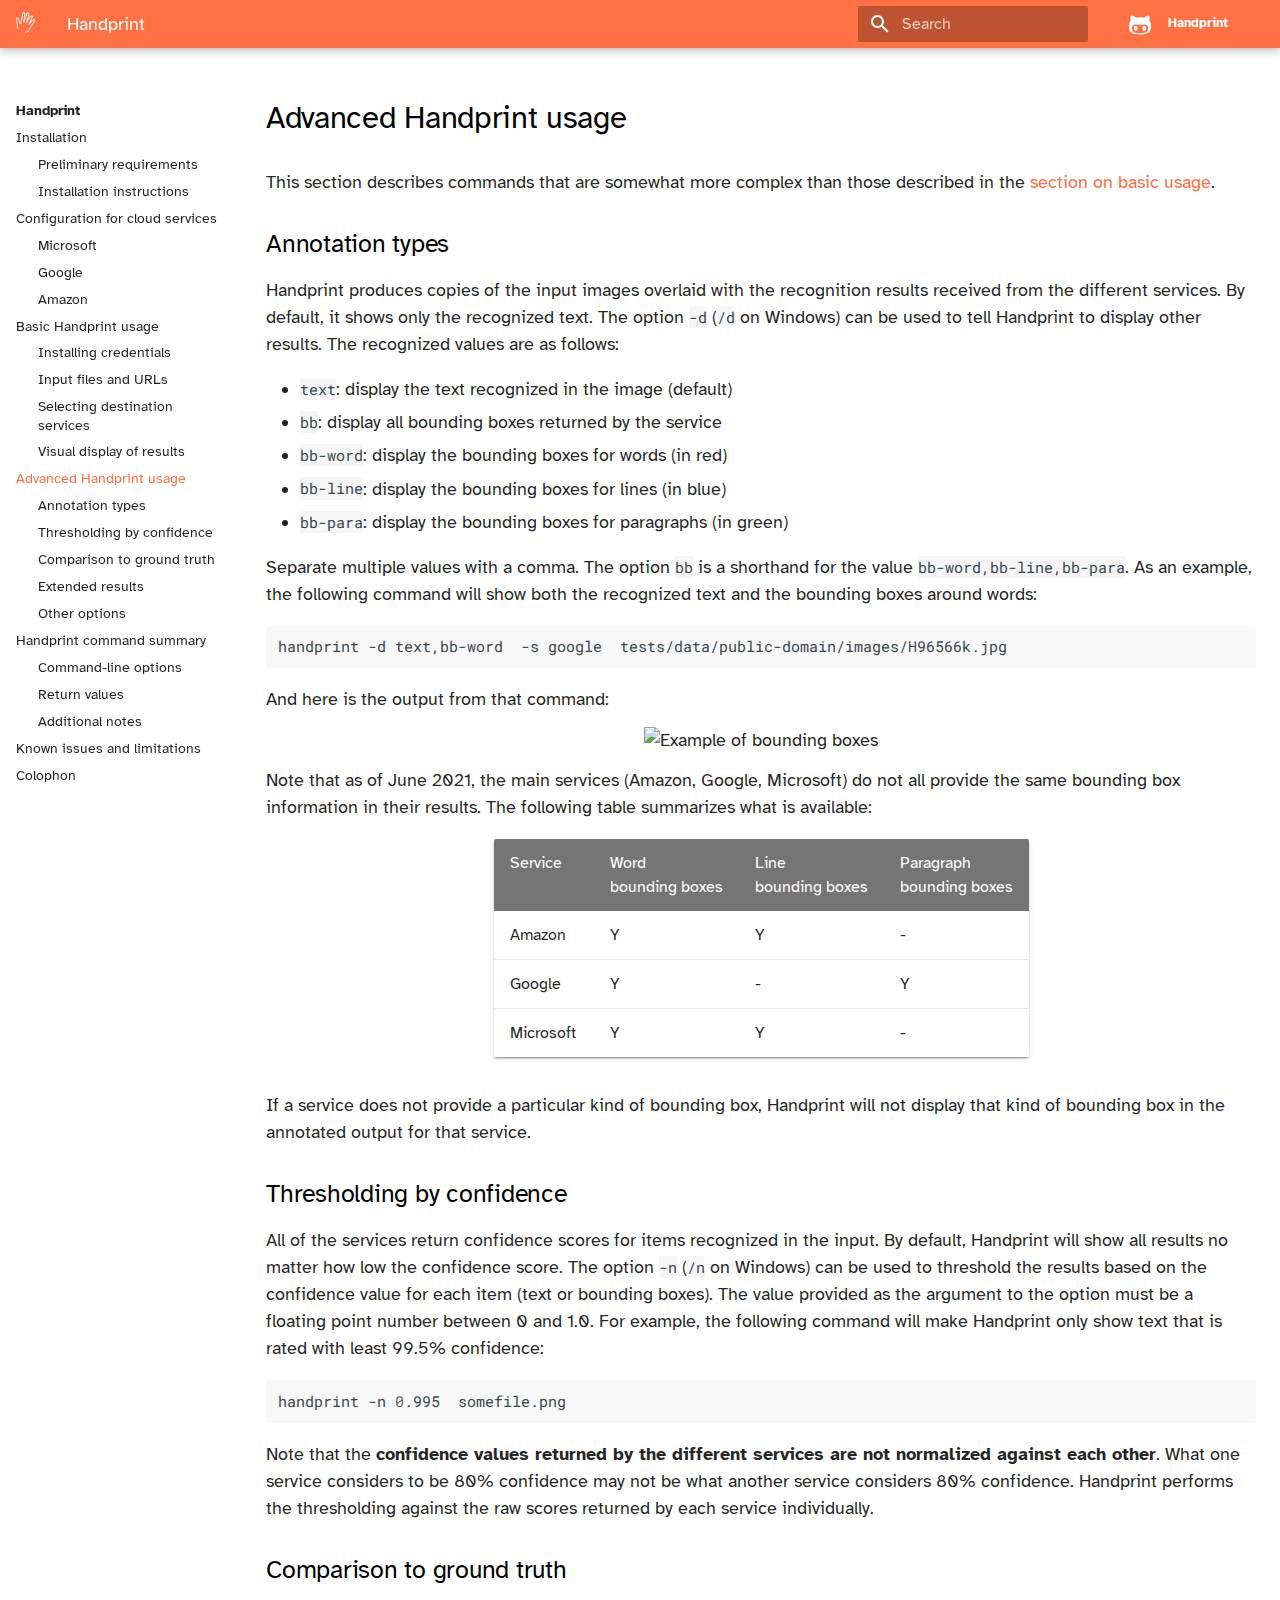
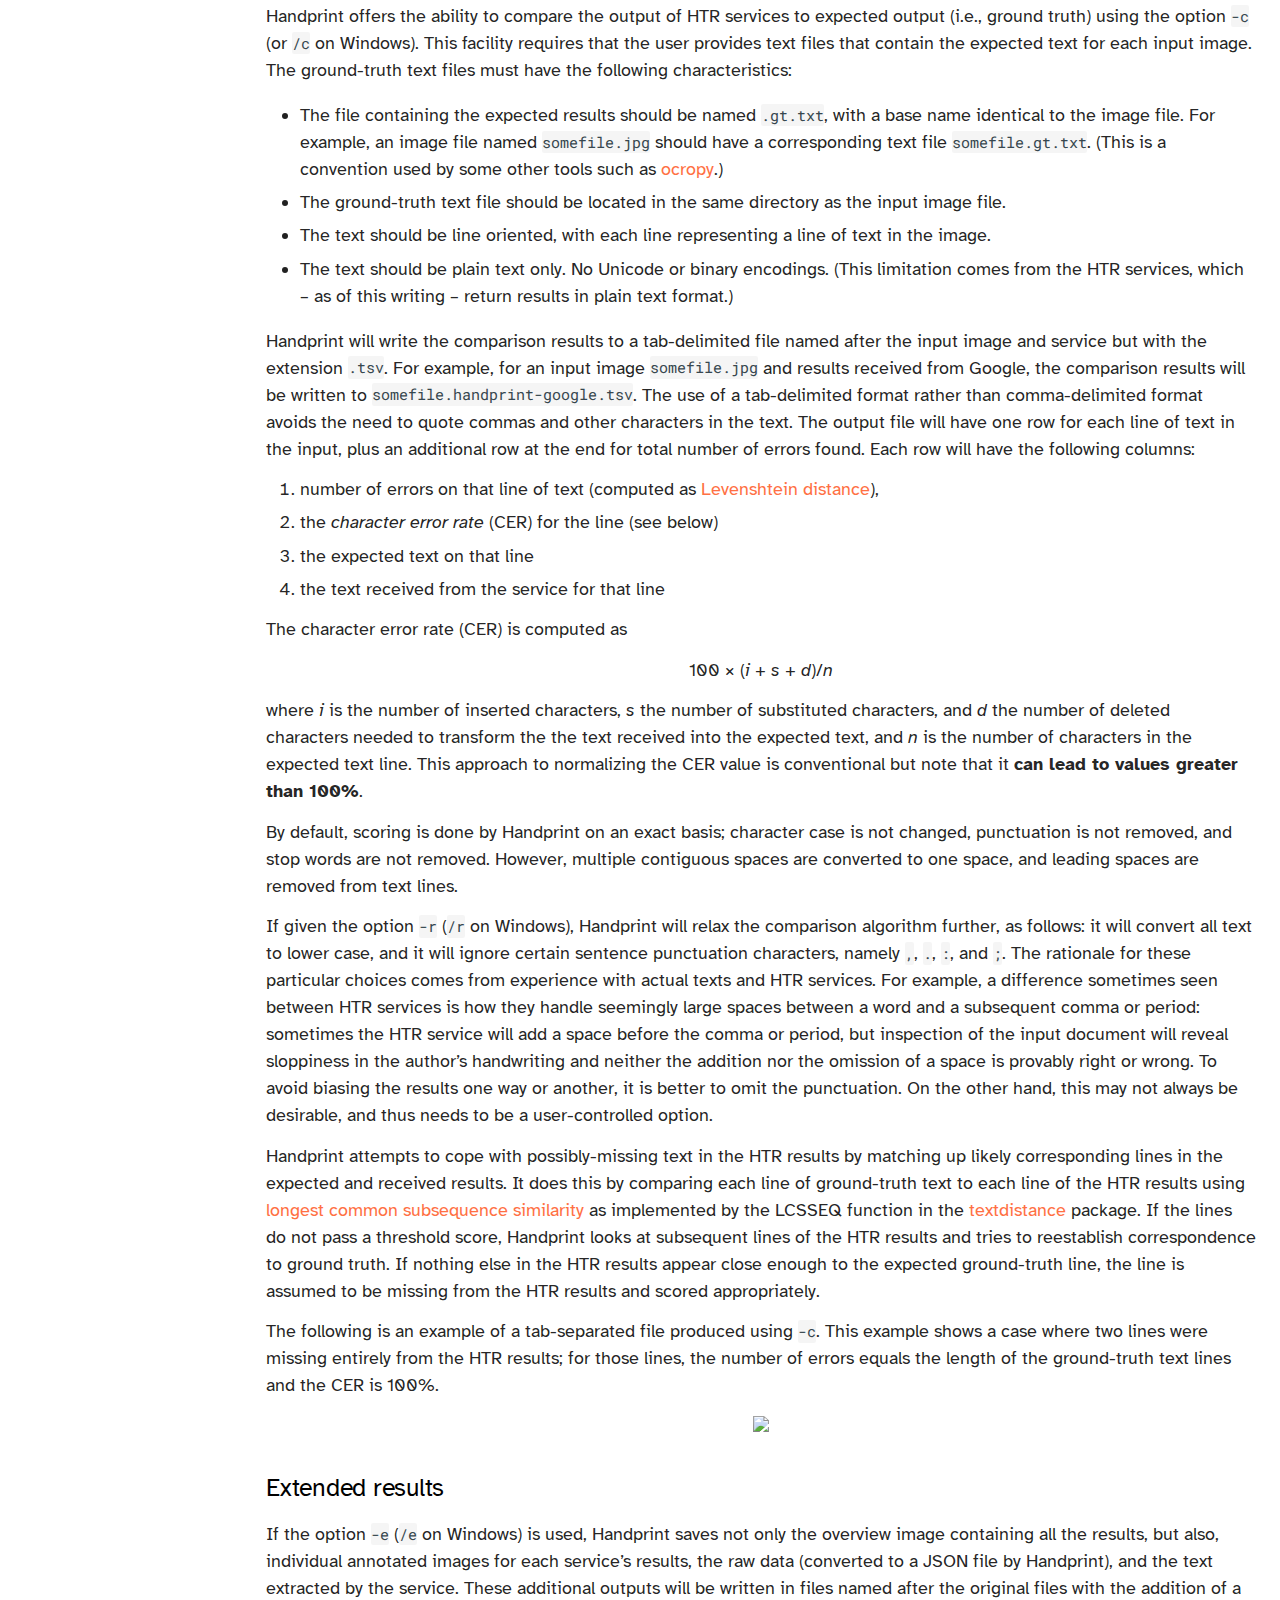
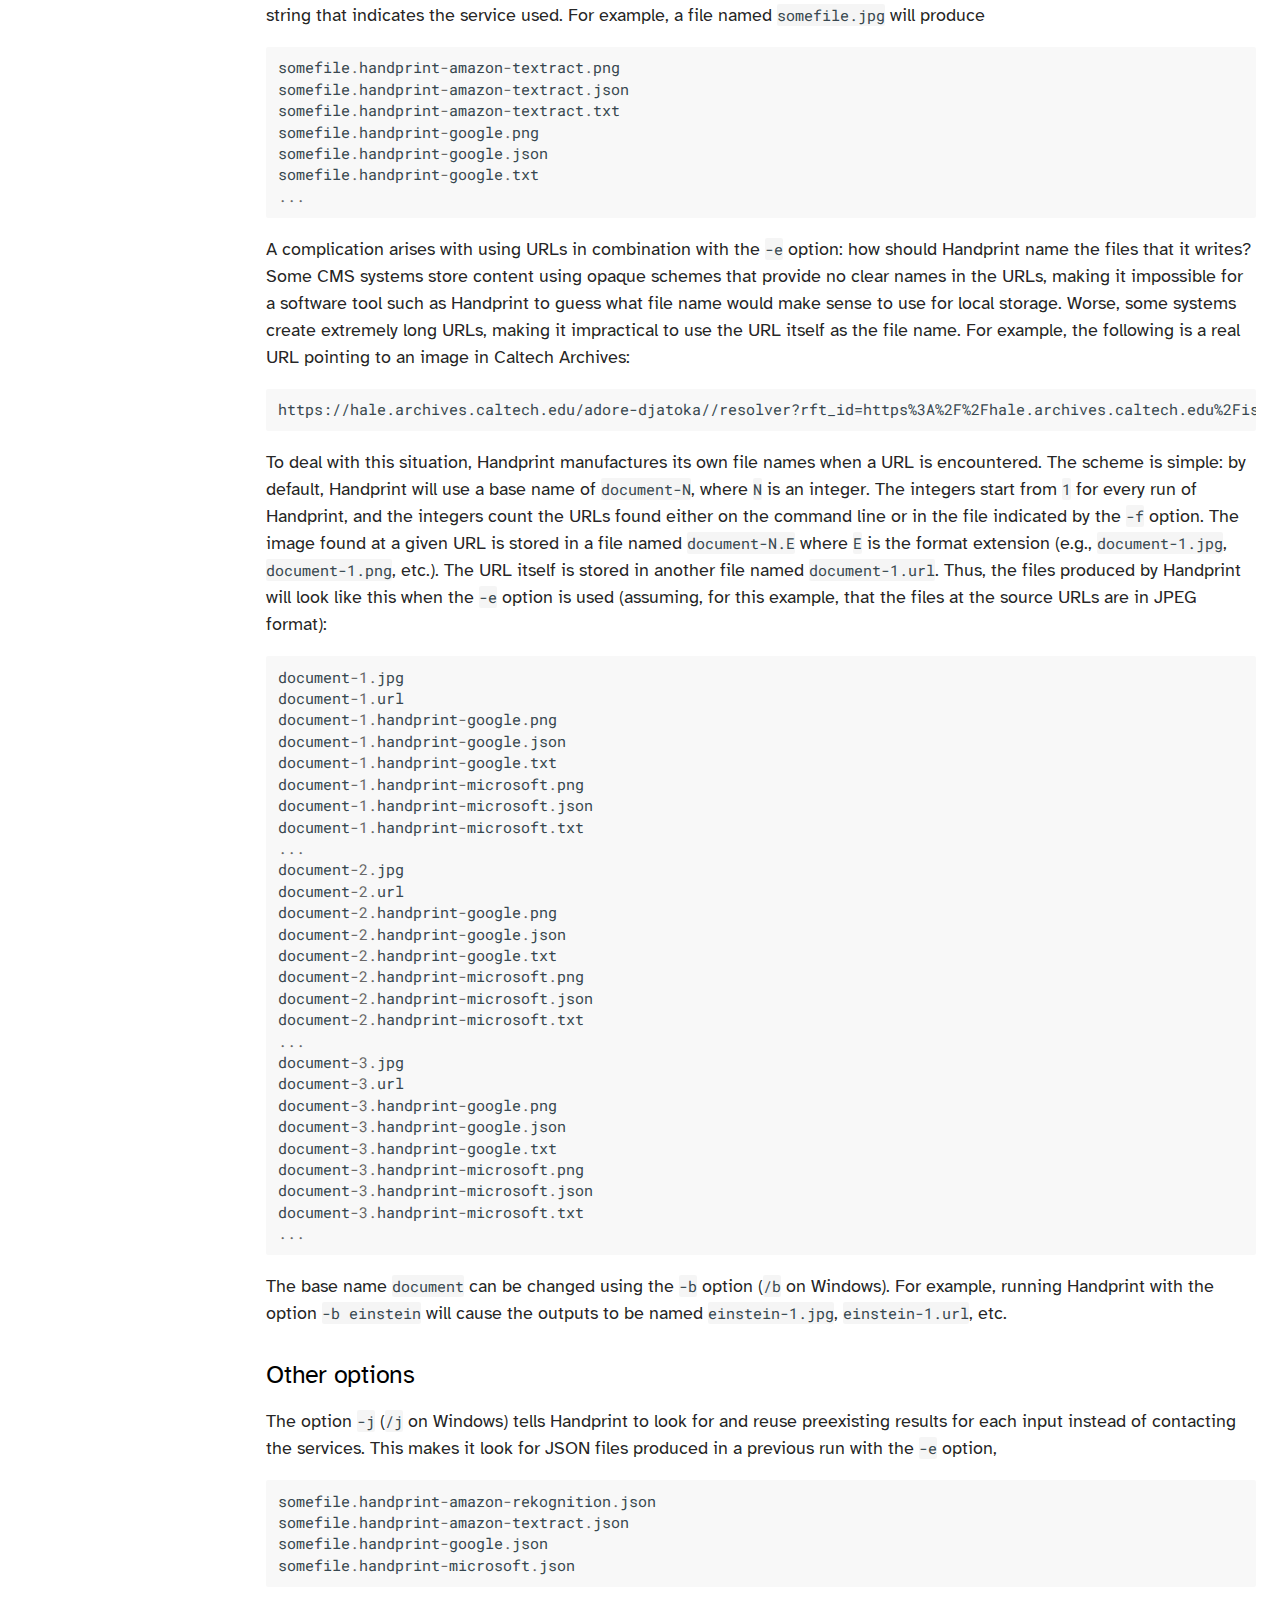
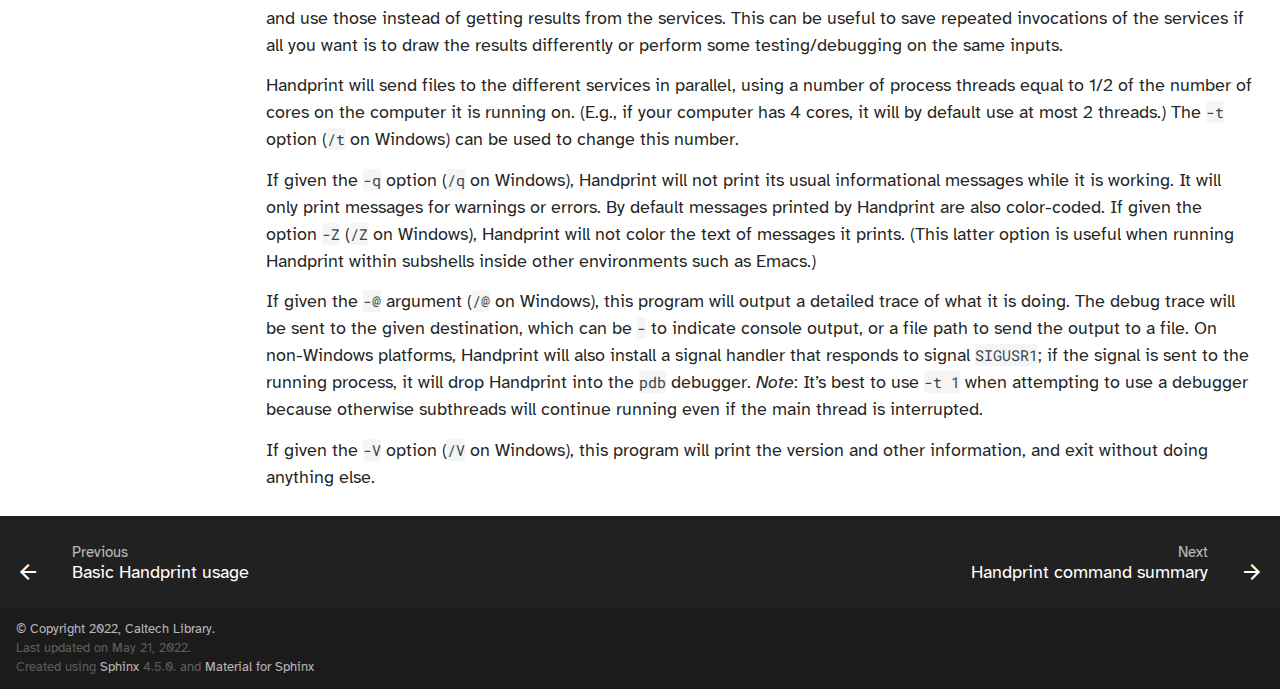
==== commit ed05a181: "deploy: 02b3829289f60b2a50b87431d944ba4a59cb869b" ====
--- a/advanced-usage.html
+++ b/advanced-usage.html
@@ -600,7 +600,7 @@
               
           </div>
             Last updated on
-              Mar 31, 2022.
+              May 21, 2022.
             <br/>
             Created using
             <a href="http://www.sphinx-doc.org/">Sphinx</a> 4.5.0.
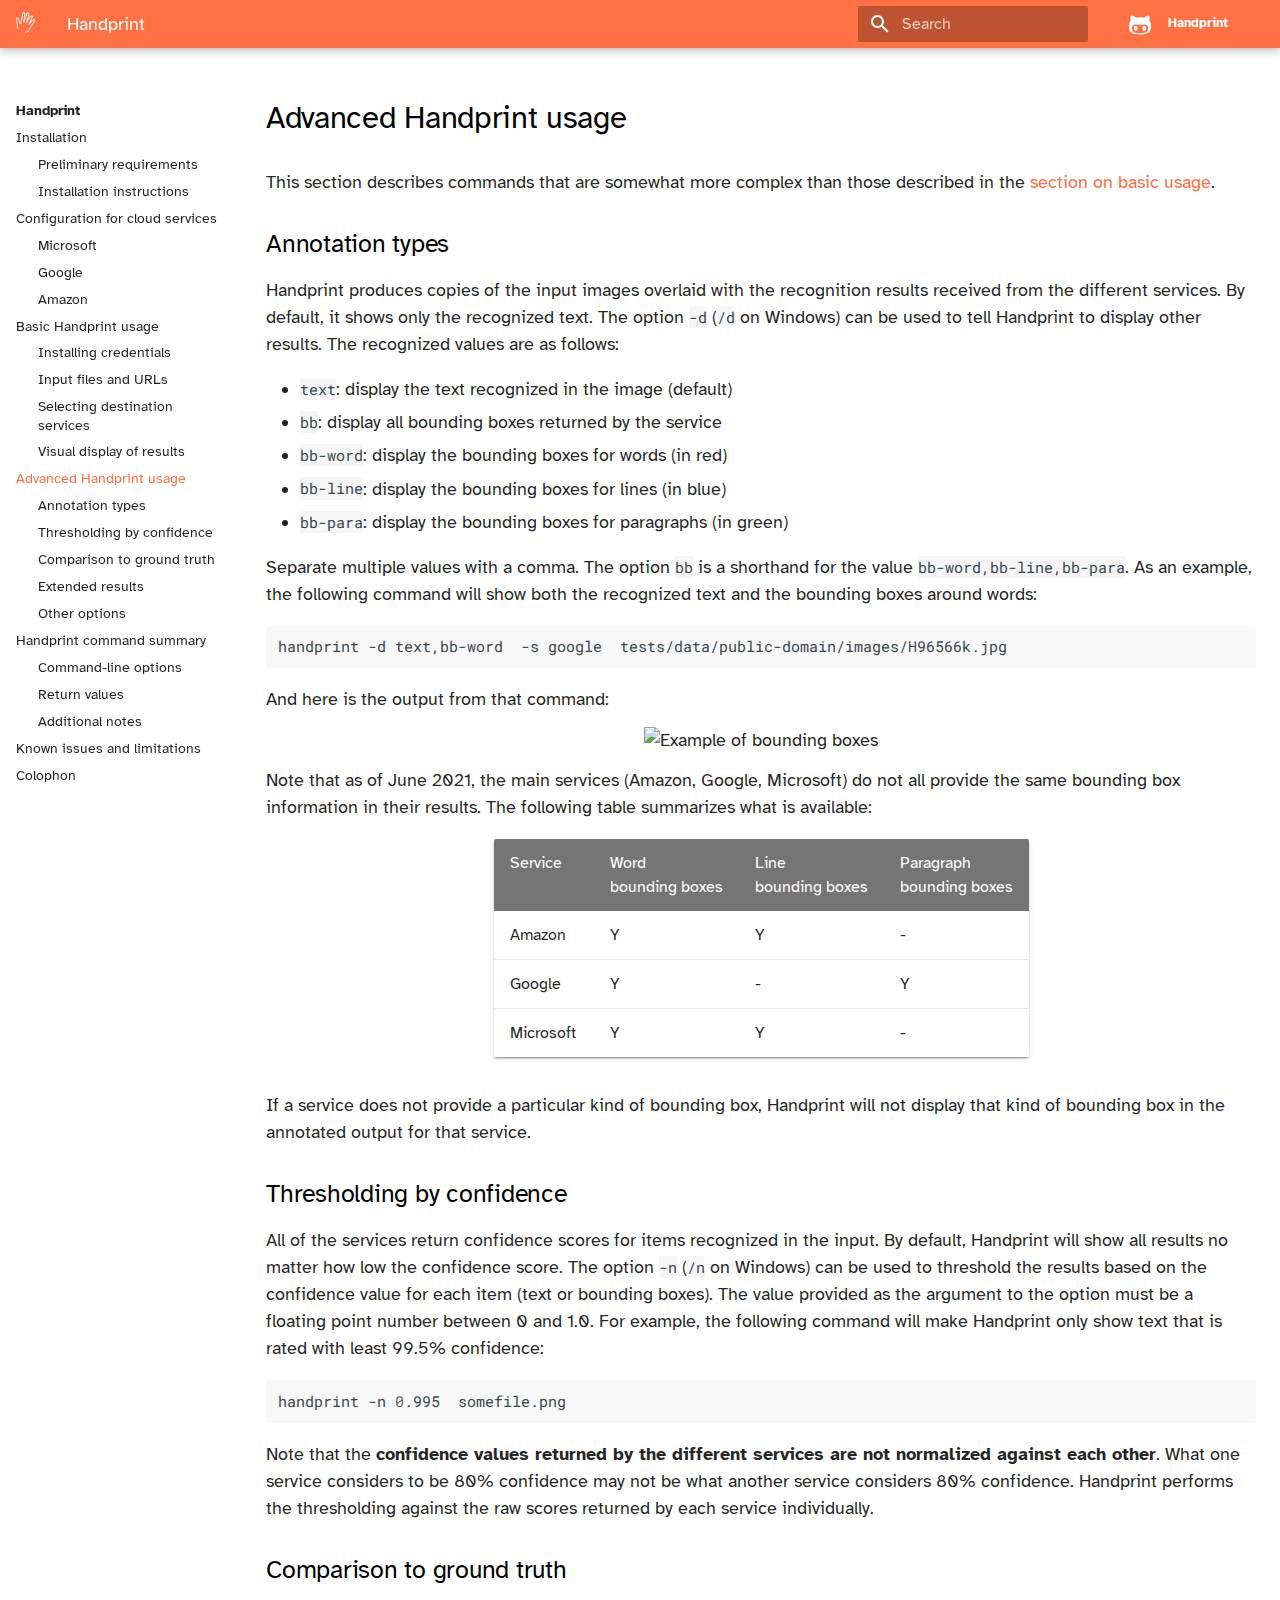
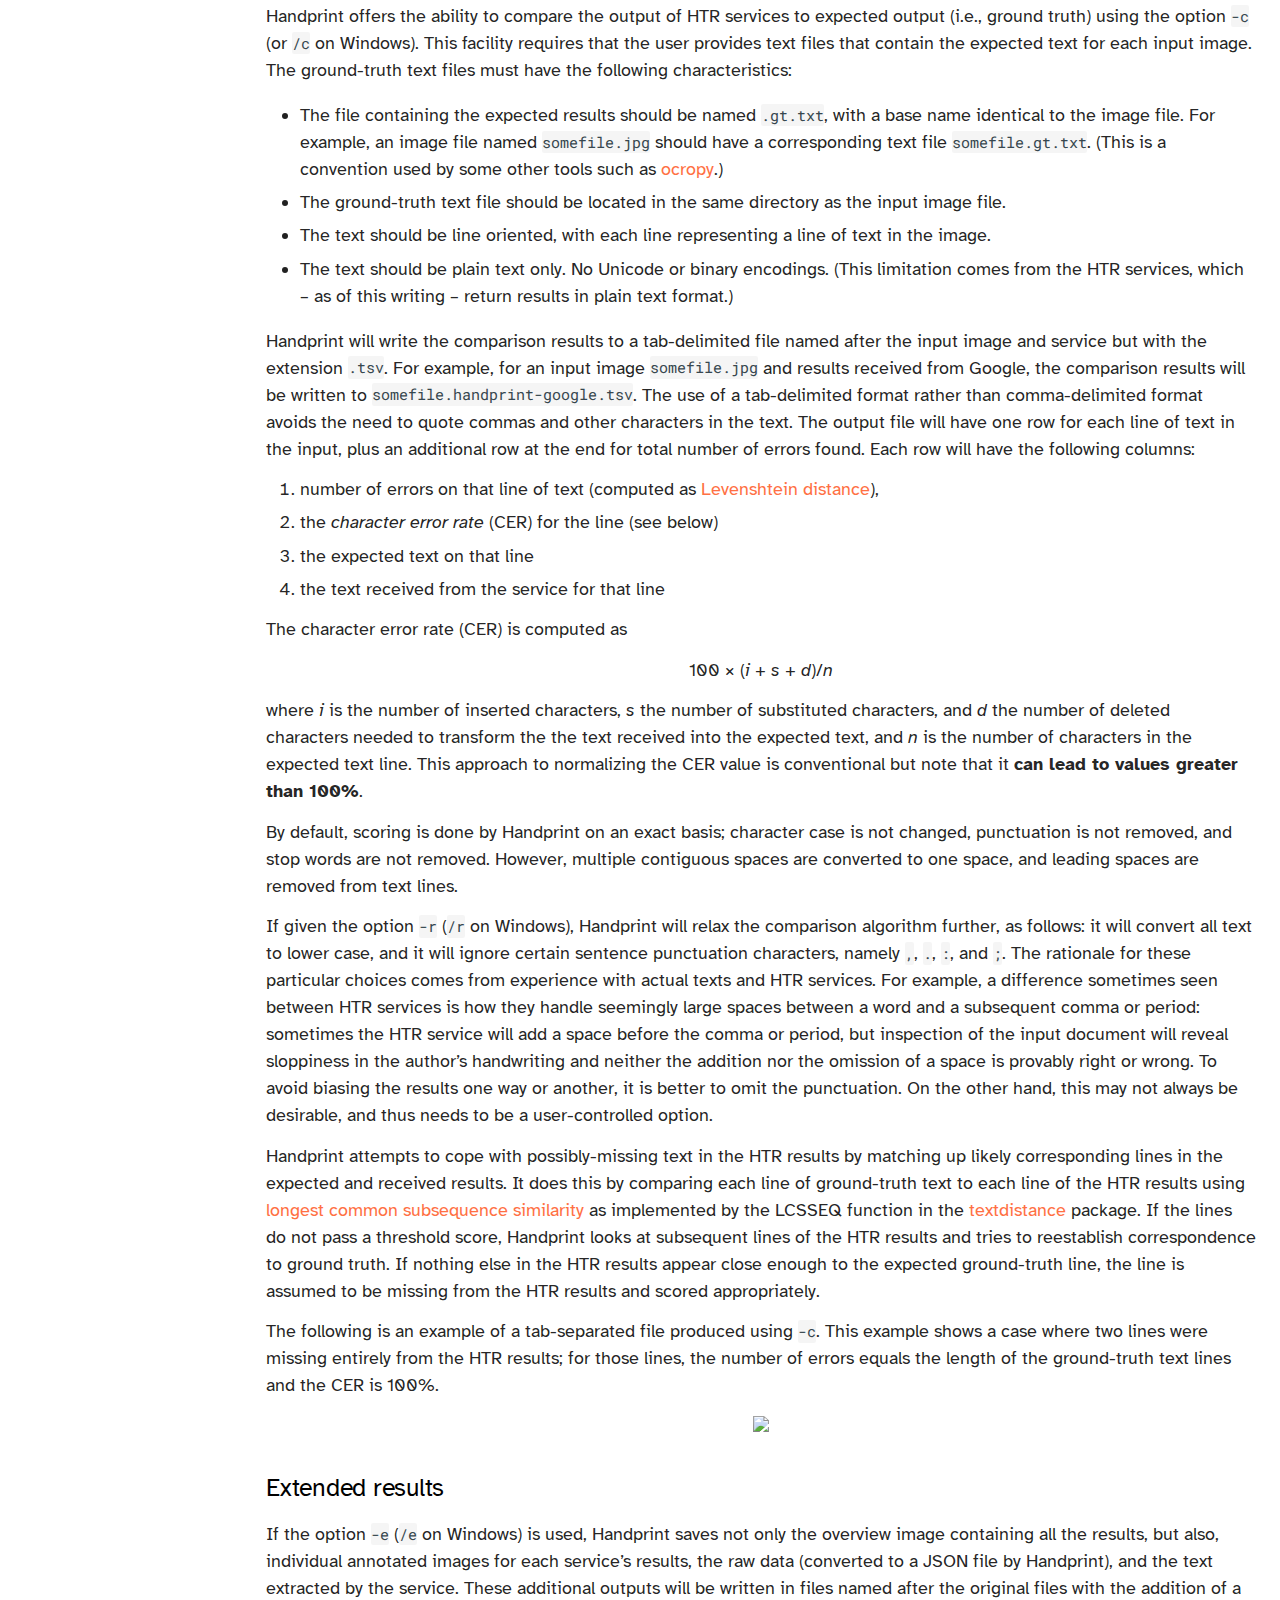
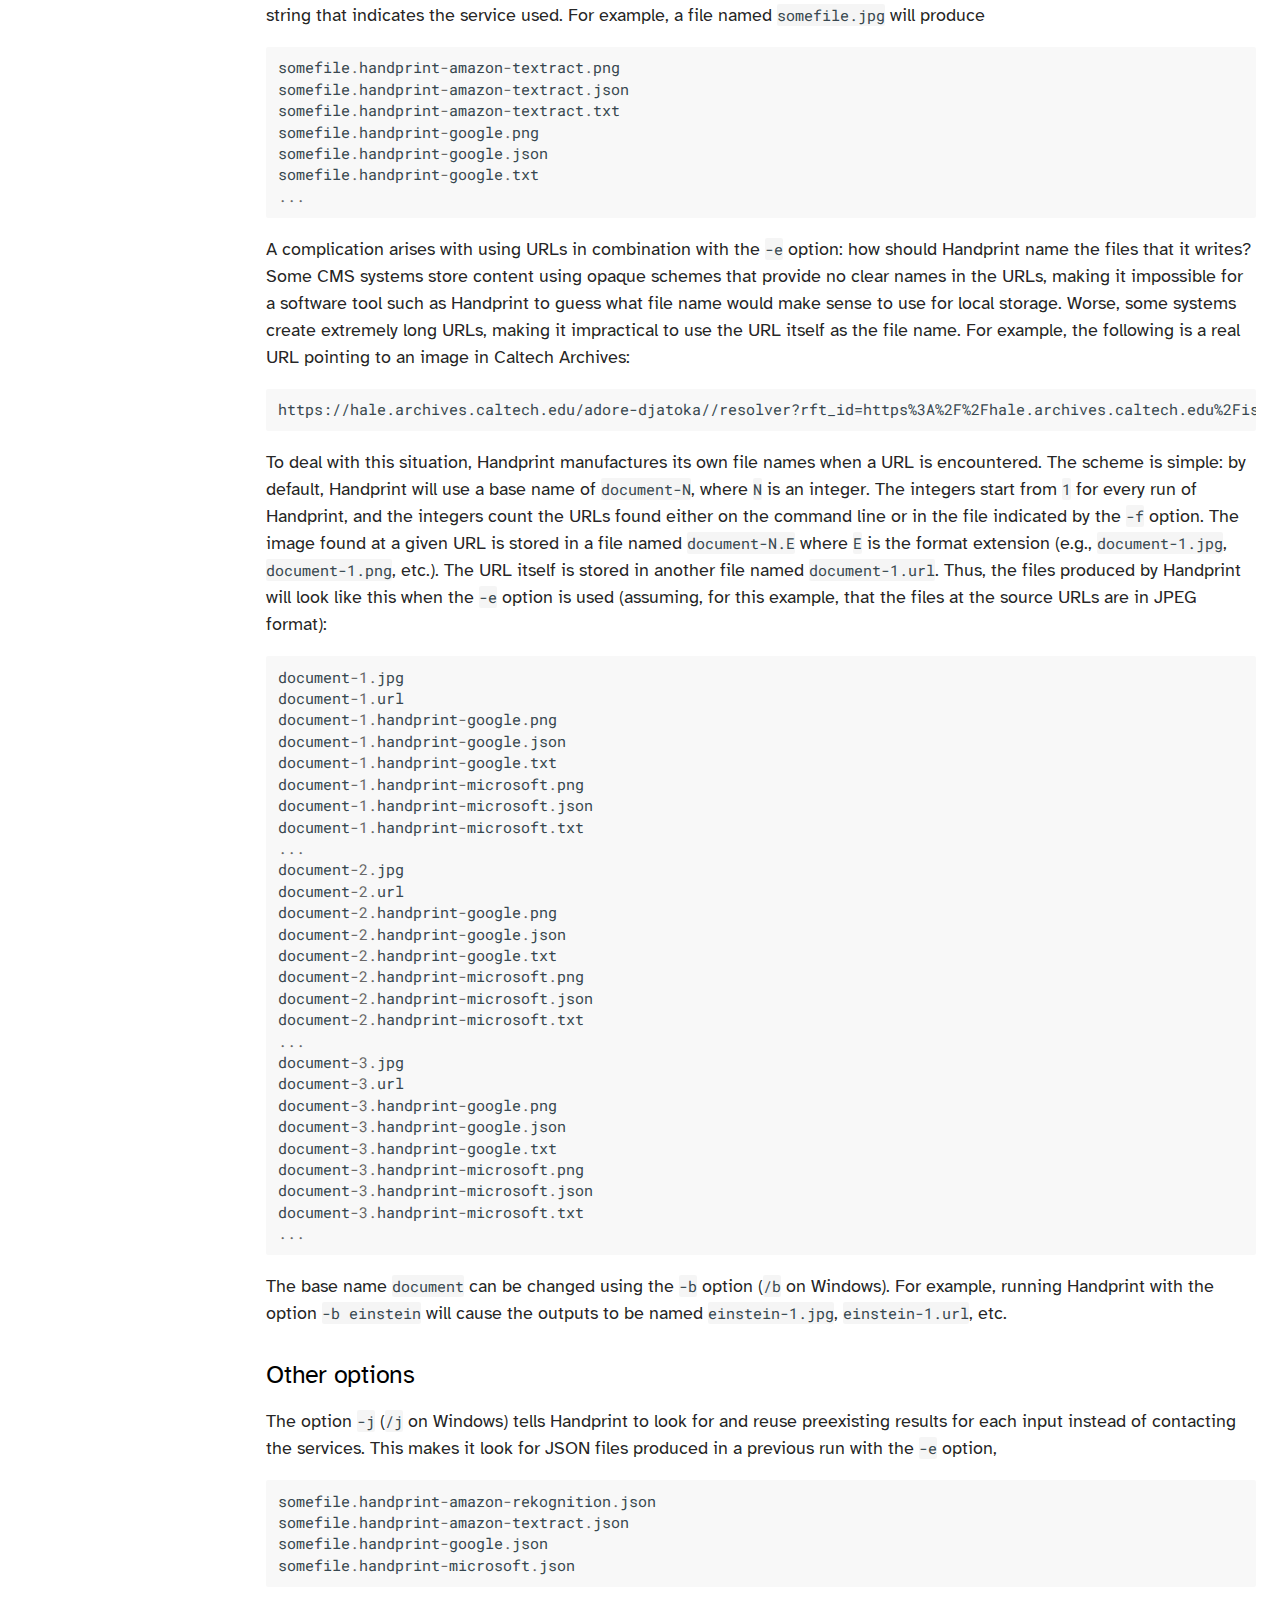
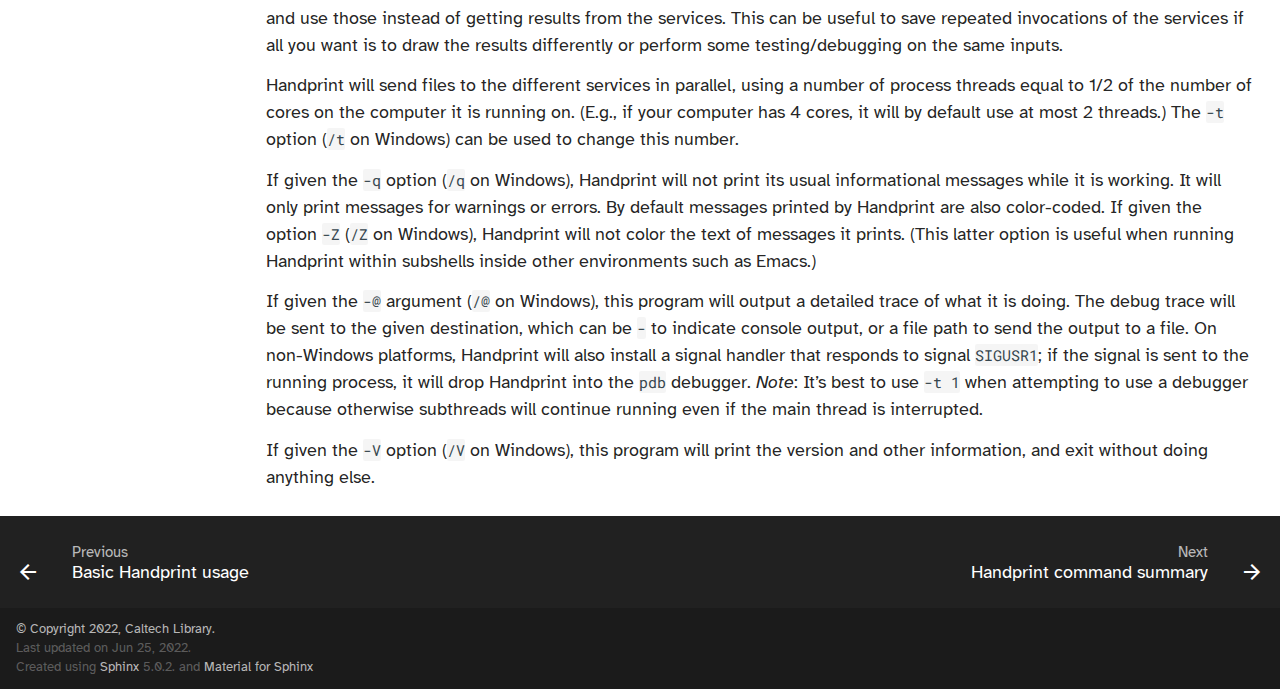
==== commit 8d940996: "deploy: 2068178c62b785d1751353ad5a035e01e7a11493" ====
--- a/advanced-usage.html
+++ b/advanced-usage.html
@@ -1,10 +1,10 @@
 
 <!DOCTYPE html>
 
-<html>
+<html lang="en">
   <head>
     <meta charset="utf-8" />
-    <meta name="viewport" content="width=device-width, initial-scale=1.0" /><meta name="generator" content="Docutils 0.17.1: http://docutils.sourceforge.net/" />
+    <meta name="viewport" content="width=device-width, initial-scale=1.0" /><meta name="generator" content="Docutils 0.18.1: http://docutils.sourceforge.net/" />
 
   <meta name="viewport" content="width=device-width,initial-scale=1">
   <meta http-equiv="x-ua-compatible" content="ie=edge">
@@ -54,6 +54,7 @@
     <script data-url_root="./" id="documentation_options" src="_static/documentation_options.js"></script>
     <script src="_static/jquery.js"></script>
     <script src="_static/underscore.js"></script>
+    <script src="_static/_sphinx_javascript_frameworks_compat.js"></script>
     <script src="_static/doctools.js"></script>
     <script src="https://unpkg.com/mermaid/dist/mermaid.min.js"></script>
     <script>mermaid.initialize({startOnLoad:true});</script>
@@ -401,10 +402,10 @@
           <article class="md-content__inner md-typeset" role="main">
             
   <section id="advanced-handprint-usage">
-<h1 id="advanced-usage--page-root">Advanced Handprint usage<a class="headerlink" href="#advanced-usage--page-root" title="Permalink to this headline">¶</a></h1>
+<h1 id="advanced-usage--page-root">Advanced Handprint usage<a class="headerlink" href="#advanced-usage--page-root" title="Permalink to this heading">¶</a></h1>
 <p>This section describes commands that are somewhat more complex than those described in the <a class="reference internal" href="basic-usage.html"><span class="doc std std-doc">section on basic usage</span></a>.</p>
 <section id="annotation-types">
-<h2 id="annotation-types">Annotation types<a class="headerlink" href="#annotation-types" title="Permalink to this headline">¶</a></h2>
+<h2 id="annotation-types">Annotation types<a class="headerlink" href="#annotation-types" title="Permalink to this heading">¶</a></h2>
 <p>Handprint produces copies of the input images overlaid with the recognition results received from the different services.  By default, it shows only the recognized text.  The option <code class="docutils literal notranslate"><span class="pre">-d</span></code> (<code class="docutils literal notranslate"><span class="pre">/d</span></code> on Windows) can be used to tell Handprint to display other results.  The recognized values are as follows:</p>
 <ul class="simple">
 <li><p><code class="docutils literal notranslate"><span class="pre">text</span></code>: display the text recognized in the image (default)</p></li>
@@ -425,9 +426,9 @@
 <table>
 <thead>
 <tr class="row-odd"><th class="head"><p>Service</p></th>
-<th class="text-center head"><p>Word<br/>bounding boxes</p></th>
-<th class="text-center head"><p>Line<br/>bounding boxes</p></th>
-<th class="text-center head"><p>Paragraph<br/>bounding boxes</p></th>
+<th class="head text-center"><p>Word<br/>bounding boxes</p></th>
+<th class="head text-center"><p>Line<br/>bounding boxes</p></th>
+<th class="head text-center"><p>Paragraph<br/>bounding boxes</p></th>
 </tr>
 </thead>
 <tbody>
@@ -452,7 +453,7 @@
 bounding box in the annotated output for that service.</p>
 </section>
 <section id="thresholding-by-confidence">
-<h2 id="thresholding-by-confidence">Thresholding by confidence<a class="headerlink" href="#thresholding-by-confidence" title="Permalink to this headline">¶</a></h2>
+<h2 id="thresholding-by-confidence">Thresholding by confidence<a class="headerlink" href="#thresholding-by-confidence" title="Permalink to this heading">¶</a></h2>
 <p>All of the services return confidence scores for items recognized in the input.  By default, Handprint will show all results no matter how low the confidence score.  The option <code class="docutils literal notranslate"><span class="pre">-n</span></code> (<code class="docutils literal notranslate"><span class="pre">/n</span></code> on Windows) can be used to threshold the results based on the confidence value for each item (text or bounding boxes).  The value provided as the argument to the option must be a floating point number between 0 and 1.0.  For example, the following command will make Handprint only show text that is rated with least 99.5% confidence:</p>
 <div class="highlight-sh notranslate"><div class="highlight"><pre><span></span>handprint -n <span class="m">0</span>.995  somefile.png
 </pre></div>
@@ -460,7 +461,7 @@
 <p>Note that the <strong>confidence values returned by the different services are not normalized against each other</strong>.  What one service considers to be 80% confidence may not be what another service considers 80% confidence.  Handprint performs the thresholding against the raw scores returned by each service individually.</p>
 </section>
 <section id="comparison-to-ground-truth">
-<h2 id="comparison-to-ground-truth">Comparison to ground truth<a class="headerlink" href="#comparison-to-ground-truth" title="Permalink to this headline">¶</a></h2>
+<h2 id="comparison-to-ground-truth">Comparison to ground truth<a class="headerlink" href="#comparison-to-ground-truth" title="Permalink to this heading">¶</a></h2>
 <p>Handprint offers the ability to compare the output of HTR services to expected output (i.e., ground truth) using the option <code class="docutils literal notranslate"><span class="pre">-c</span></code> (or <code class="docutils literal notranslate"><span class="pre">/c</span></code> on Windows).  This facility requires that the user provides text files that contain the expected text for each input image.  The ground-truth text files must have the following characteristics:</p>
 <ul class="simple">
 <li><p>The file containing the expected results should be named <code class="docutils literal notranslate"><span class="pre">.gt.txt</span></code>, with a base name identical to the image file.  For example, an image file named <code class="docutils literal notranslate"><span class="pre">somefile.jpg</span></code> should have a corresponding text file <code class="docutils literal notranslate"><span class="pre">somefile.gt.txt</span></code>.  (This is a convention used by some other tools such as <a class="reference external" href="https://github.com/tmbdev/ocropy/wiki/Working-with-Ground-Truth">ocropy</a>.)</p></li>
@@ -489,7 +490,7 @@
 </p>
 </section>
 <section id="extended-results">
-<h2 id="extended-results">Extended results<a class="headerlink" href="#extended-results" title="Permalink to this headline">¶</a></h2>
+<h2 id="extended-results">Extended results<a class="headerlink" href="#extended-results" title="Permalink to this heading">¶</a></h2>
 <p>If the option <code class="docutils literal notranslate"><span class="pre">-e</span></code> (<code class="docutils literal notranslate"><span class="pre">/e</span></code> on Windows) is used, Handprint saves not only the overview image containing all the results, but also, individual annotated images for each service’s results, the raw data (converted to a JSON file by Handprint), and the text extracted by the service.  These additional outputs will be written in files named after the original files with the addition of a string that indicates the service used.  For example, a file named <code class="docutils literal notranslate"><span class="pre">somefile.jpg</span></code> will produce</p>
 <div class="highlight-default notranslate"><div class="highlight"><pre><span></span><span class="n">somefile</span><span class="o">.</span><span class="n">handprint</span><span class="o">-</span><span class="n">amazon</span><span class="o">-</span><span class="n">textract</span><span class="o">.</span><span class="n">png</span>
 <span class="n">somefile</span><span class="o">.</span><span class="n">handprint</span><span class="o">-</span><span class="n">amazon</span><span class="o">-</span><span class="n">textract</span><span class="o">.</span><span class="n">json</span>
@@ -537,7 +538,7 @@
 <p>The base name <code class="docutils literal notranslate"><span class="pre">document</span></code> can be changed using the <code class="docutils literal notranslate"><span class="pre">-b</span></code> option (<code class="docutils literal notranslate"><span class="pre">/b</span></code> on Windows).  For example, running Handprint with the option <code class="docutils literal notranslate"><span class="pre">-b</span> <span class="pre">einstein</span></code> will cause the outputs to be named <code class="docutils literal notranslate"><span class="pre">einstein-1.jpg</span></code>, <code class="docutils literal notranslate"><span class="pre">einstein-1.url</span></code>, etc.</p>
 </section>
 <section id="other-options">
-<h2 id="other-options">Other options<a class="headerlink" href="#other-options" title="Permalink to this headline">¶</a></h2>
+<h2 id="other-options">Other options<a class="headerlink" href="#other-options" title="Permalink to this heading">¶</a></h2>
 <p>The option <code class="docutils literal notranslate"><span class="pre">-j</span></code> (<code class="docutils literal notranslate"><span class="pre">/j</span></code> on Windows) tells Handprint to look for and reuse preexisting results for each input instead of contacting the services.  This makes it look for JSON files produced in a previous run with the <code class="docutils literal notranslate"><span class="pre">-e</span></code> option,</p>
 <div class="highlight-default notranslate"><div class="highlight"><pre><span></span><span class="n">somefile</span><span class="o">.</span><span class="n">handprint</span><span class="o">-</span><span class="n">amazon</span><span class="o">-</span><span class="n">rekognition</span><span class="o">.</span><span class="n">json</span>
 <span class="n">somefile</span><span class="o">.</span><span class="n">handprint</span><span class="o">-</span><span class="n">amazon</span><span class="o">-</span><span class="n">textract</span><span class="o">.</span><span class="n">json</span>
@@ -600,10 +601,10 @@
               
           </div>
             Last updated on
-              May 21, 2022.
+              Jun 25, 2022.
             <br/>
             Created using
-            <a href="http://www.sphinx-doc.org/">Sphinx</a> 4.5.0.
+            <a href="http://www.sphinx-doc.org/">Sphinx</a> 5.0.2.
              and
             <a href="https://github.com/bashtage/sphinx-material/">Material for
               Sphinx</a>
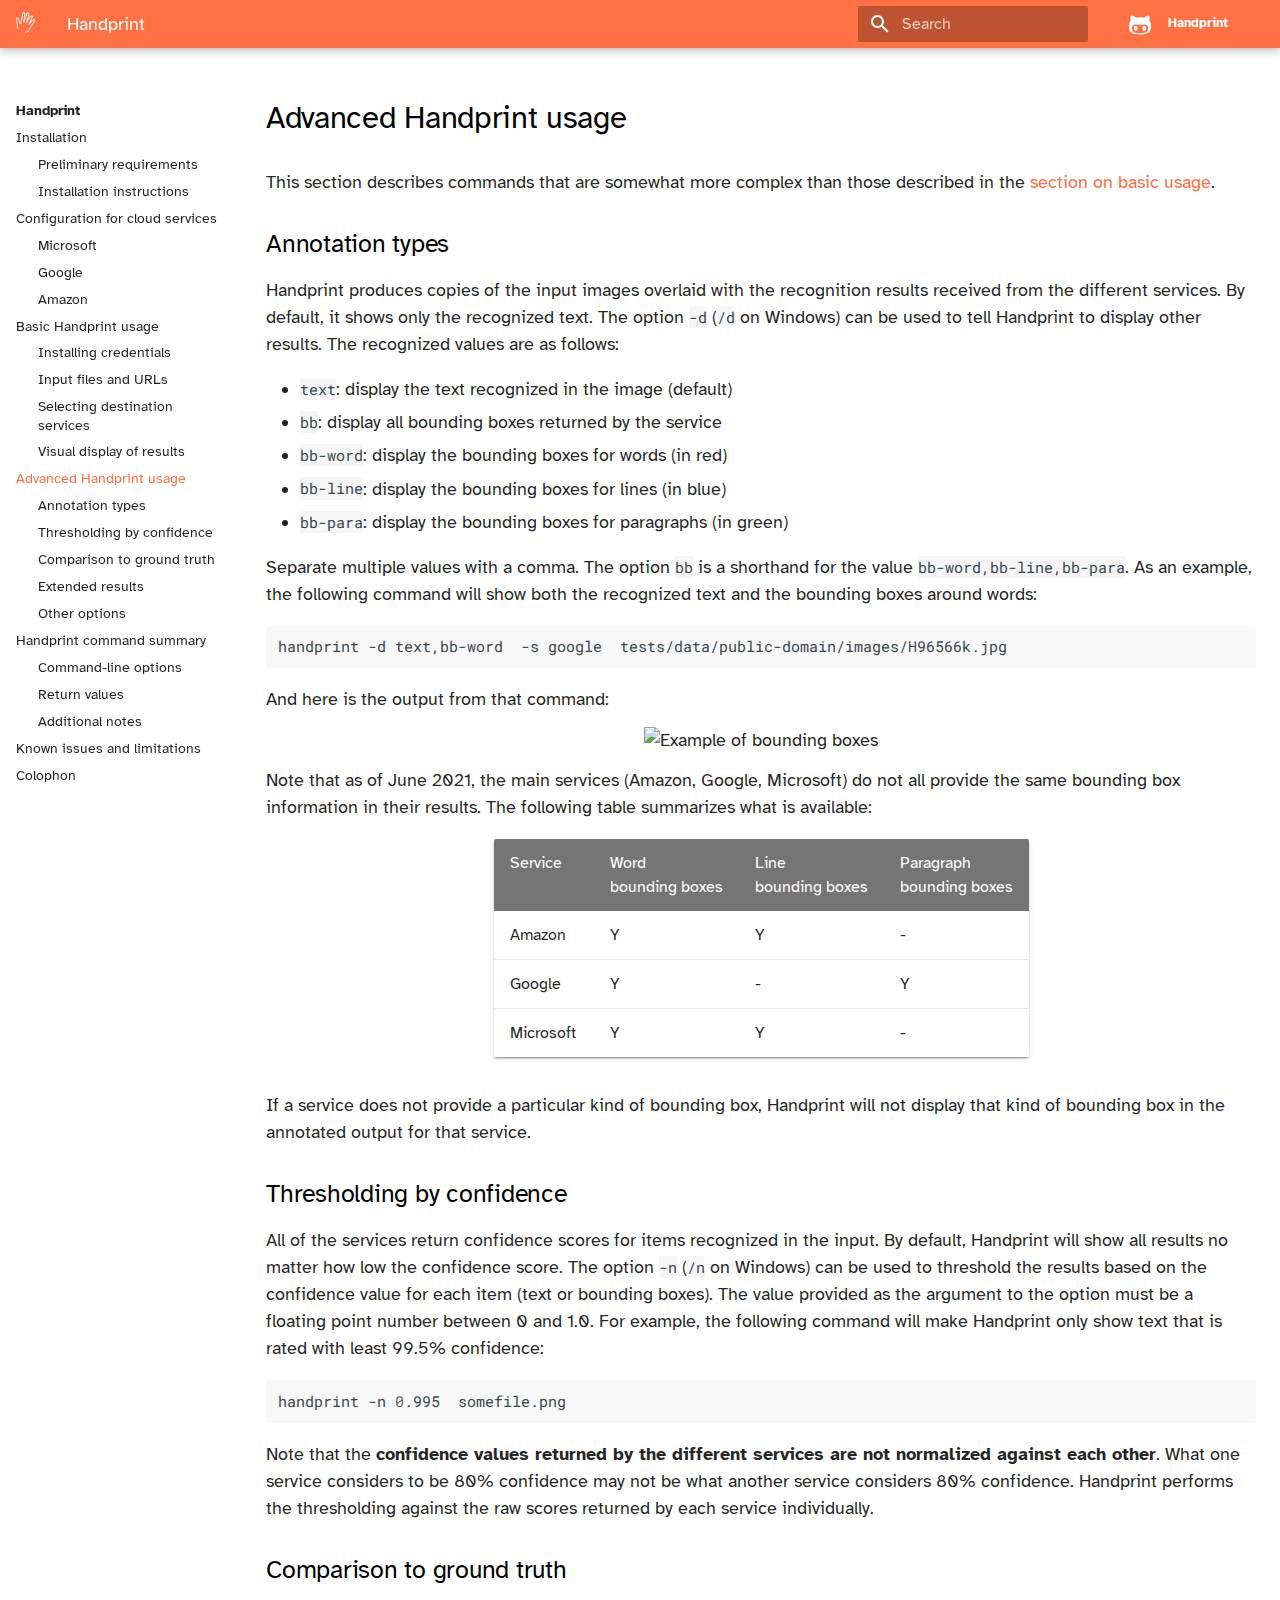
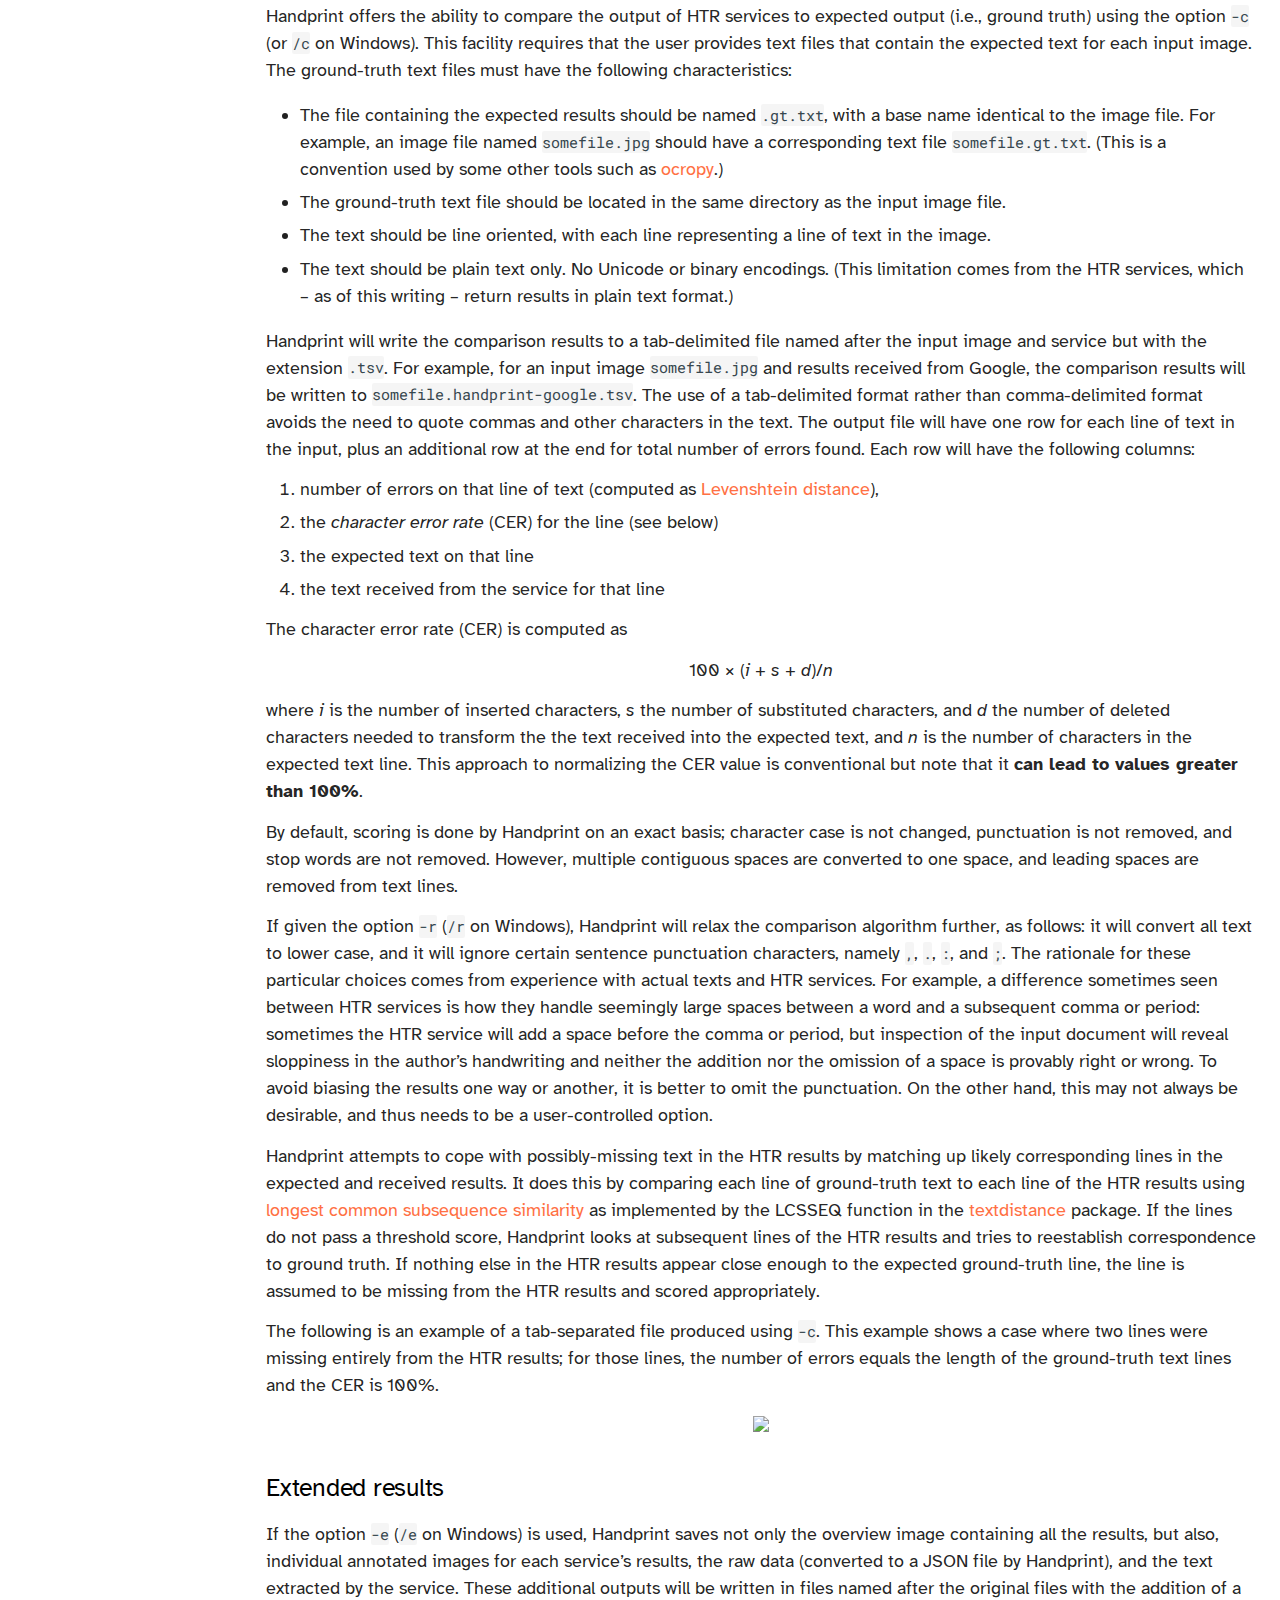
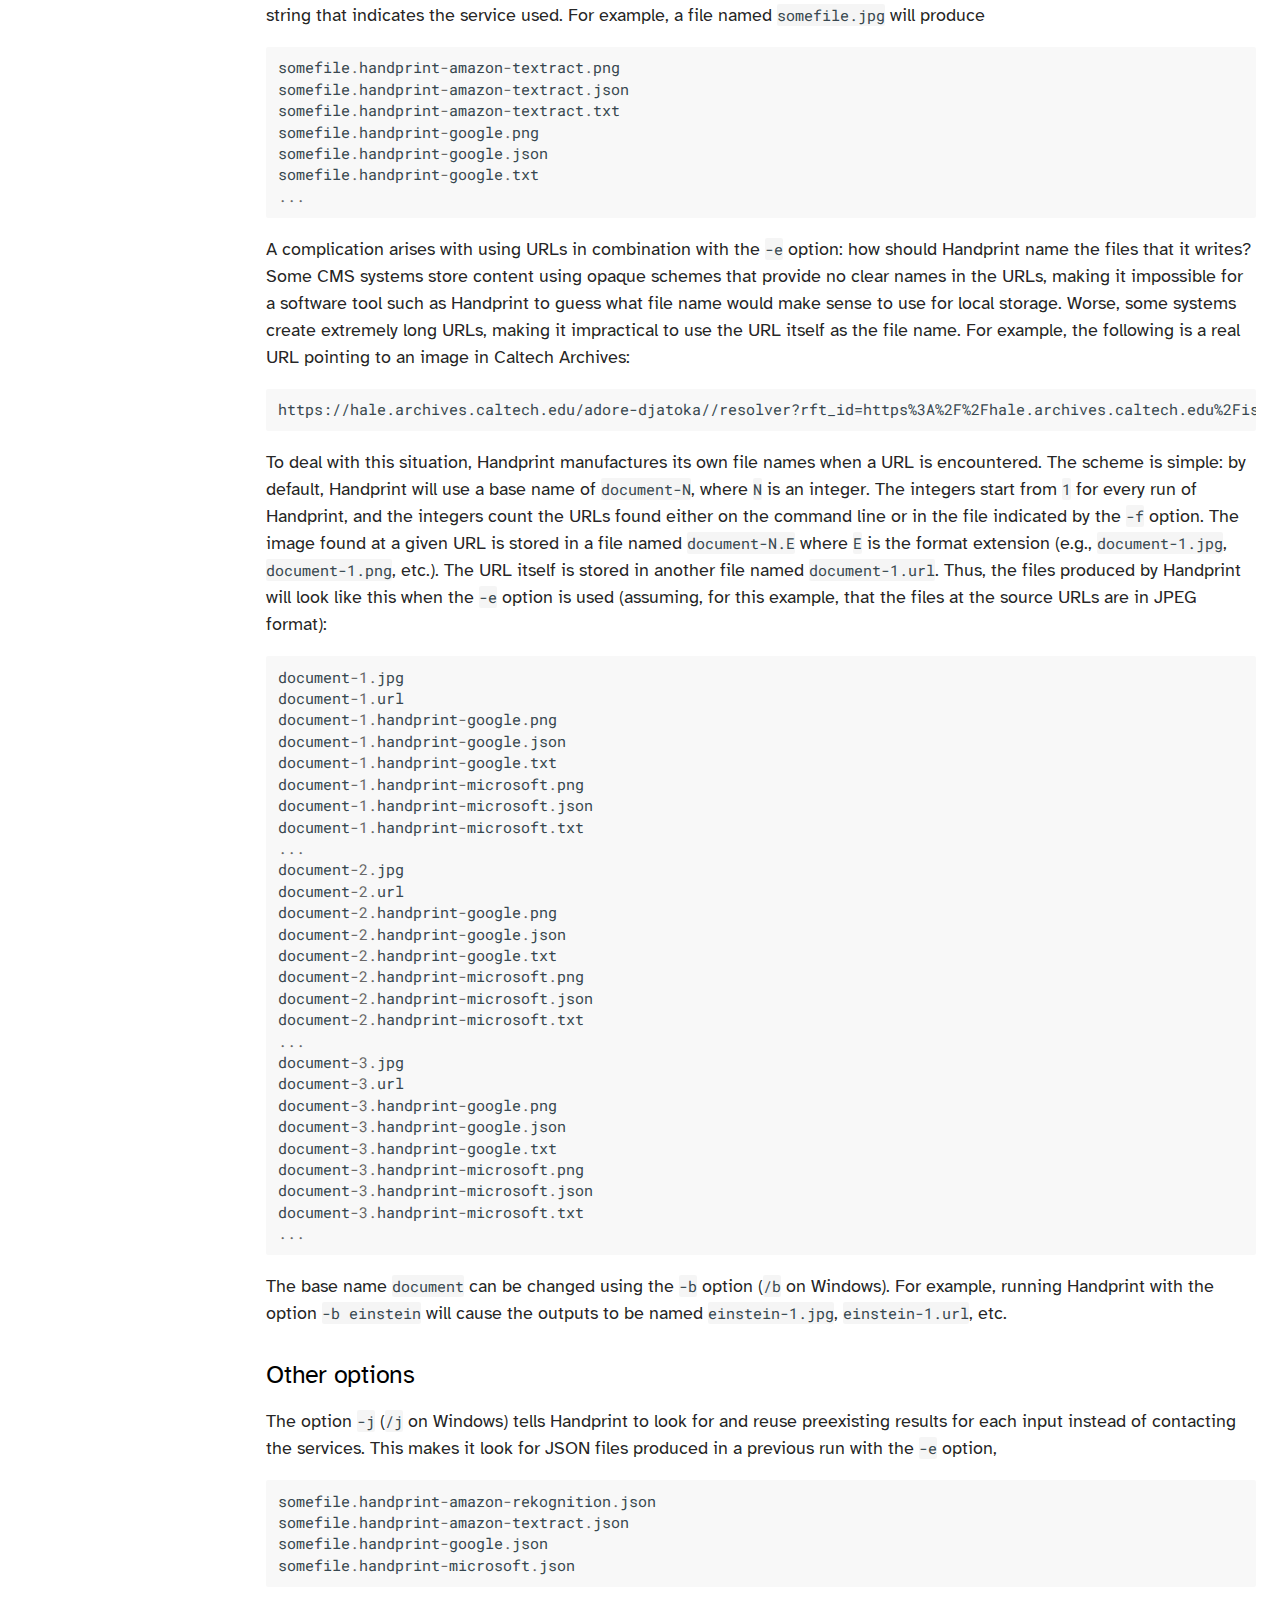
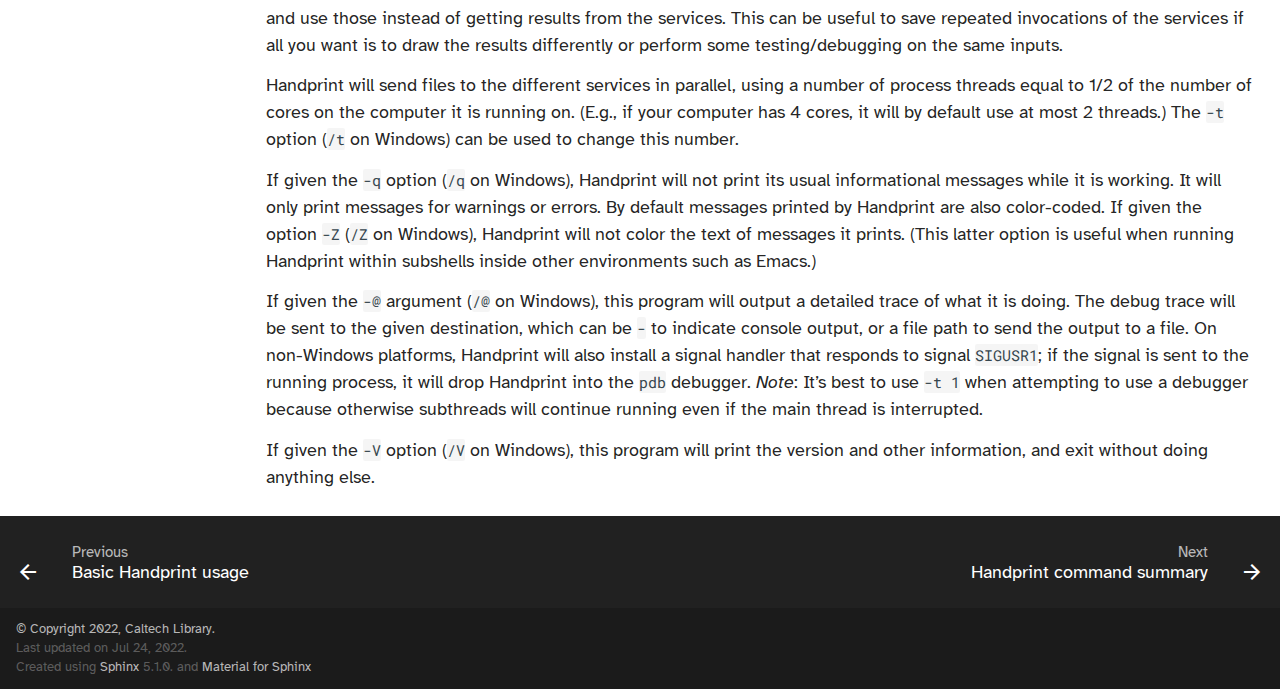
==== commit 9db15963: "deploy: 1b84db7eeb40dfaa5e4ced9b2cfdb021c1a1ba68" ====
--- a/advanced-usage.html
+++ b/advanced-usage.html
@@ -601,10 +601,10 @@
               
           </div>
             Last updated on
-              Jun 25, 2022.
+              Jul 24, 2022.
             <br/>
             Created using
-            <a href="http://www.sphinx-doc.org/">Sphinx</a> 5.0.2.
+            <a href="http://www.sphinx-doc.org/">Sphinx</a> 5.1.0.
              and
             <a href="https://github.com/bashtage/sphinx-material/">Material for
               Sphinx</a>
